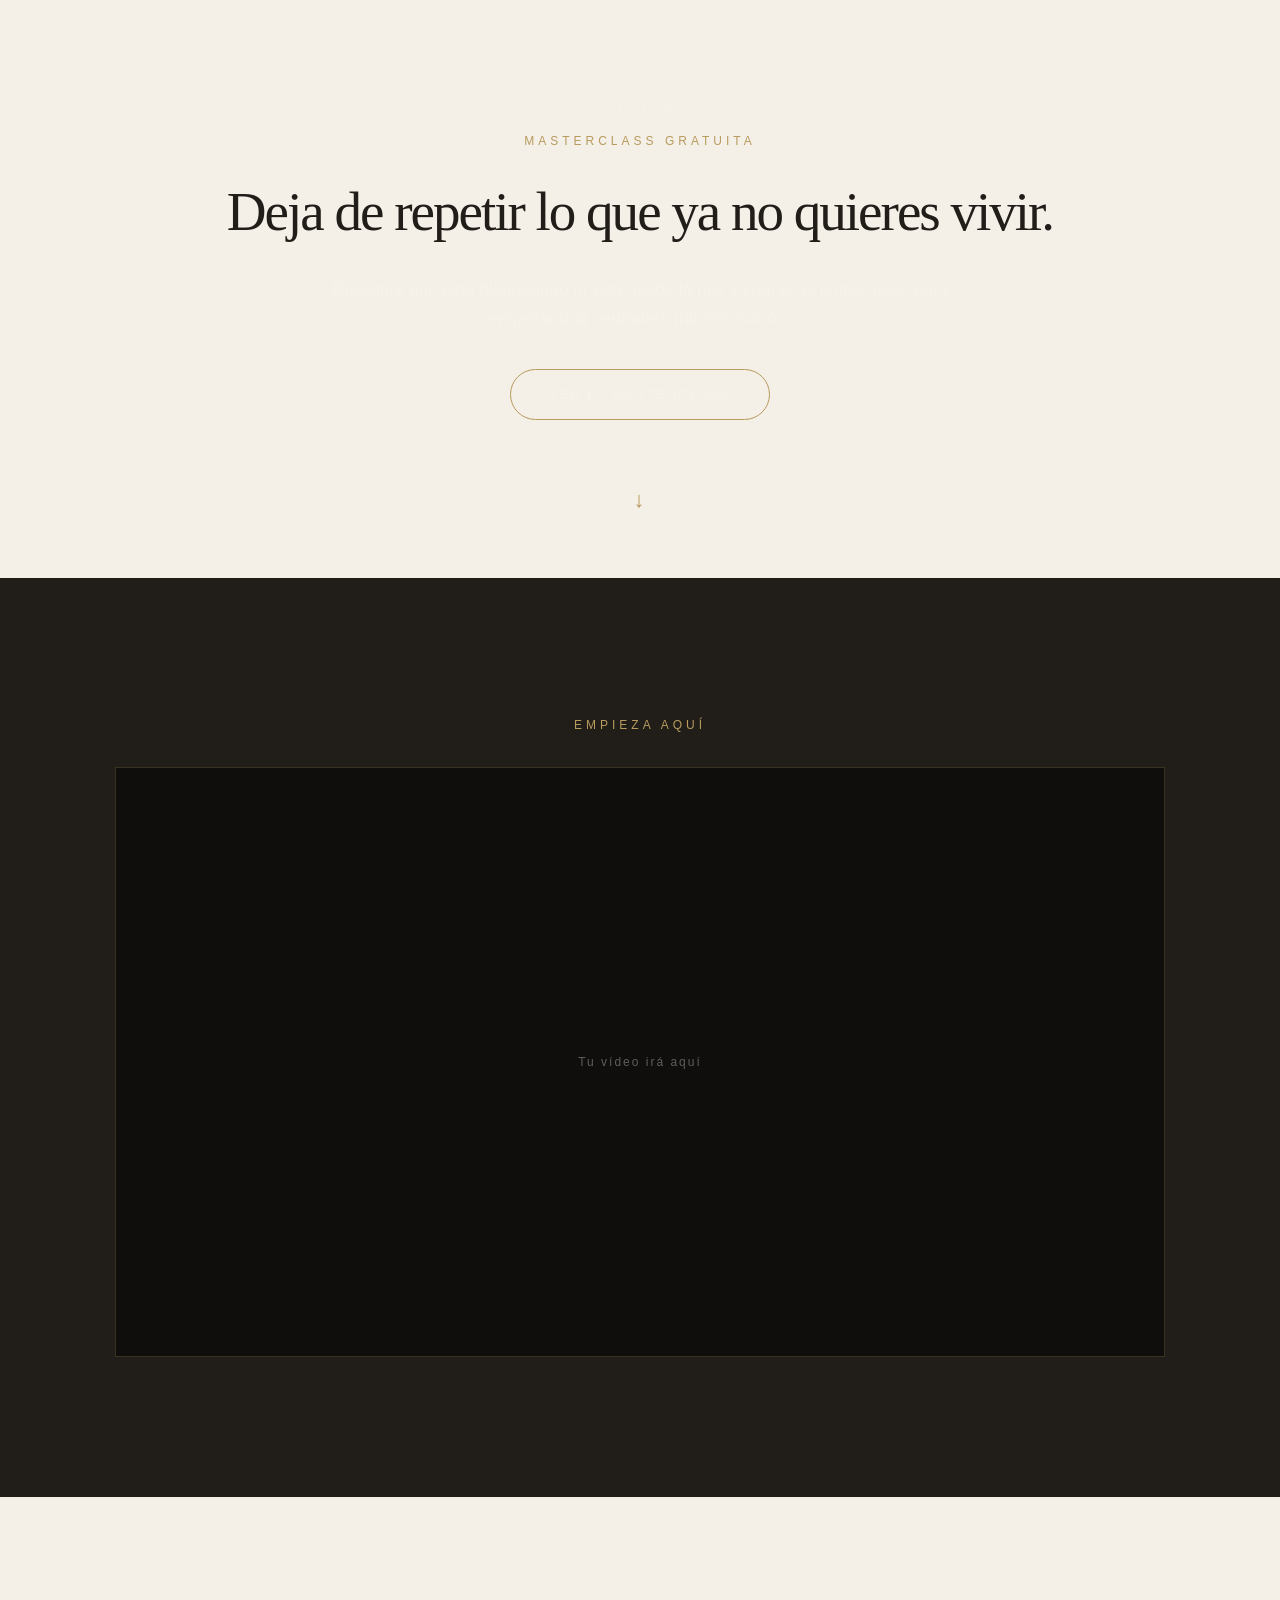
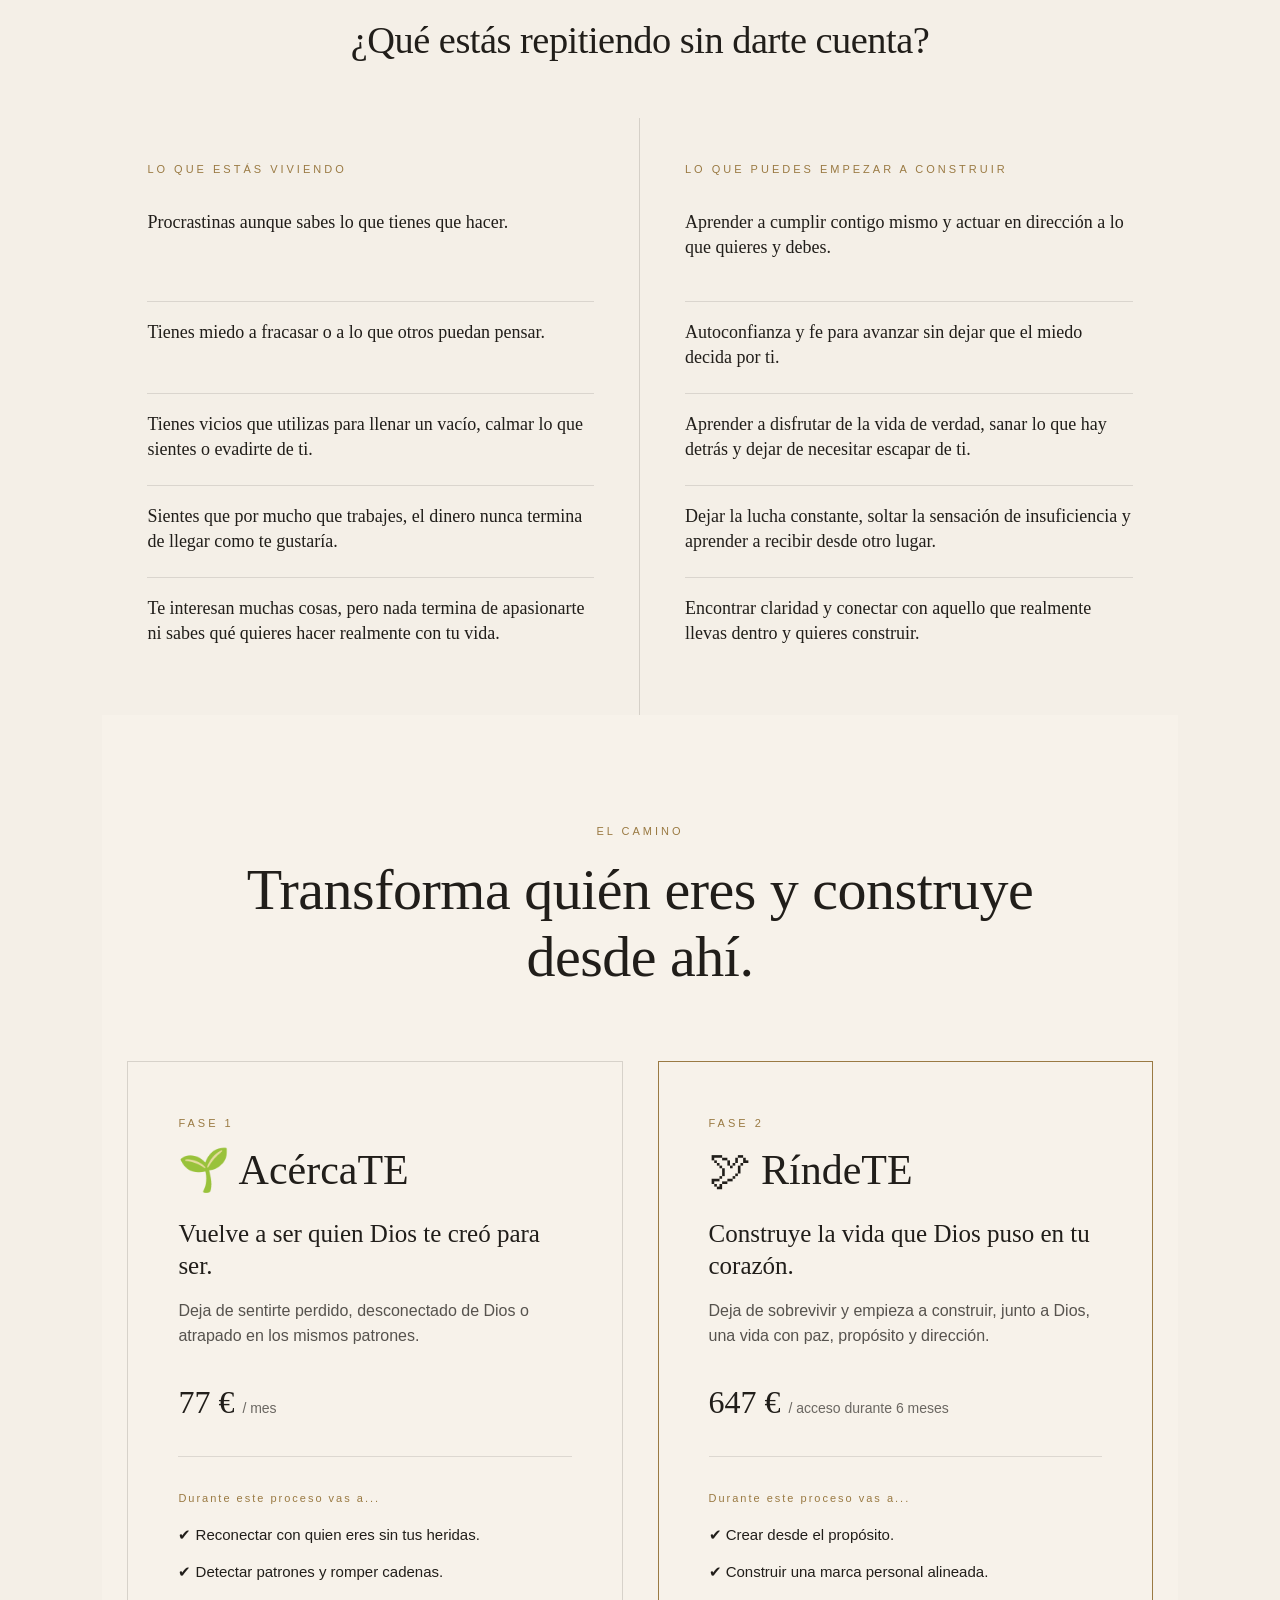
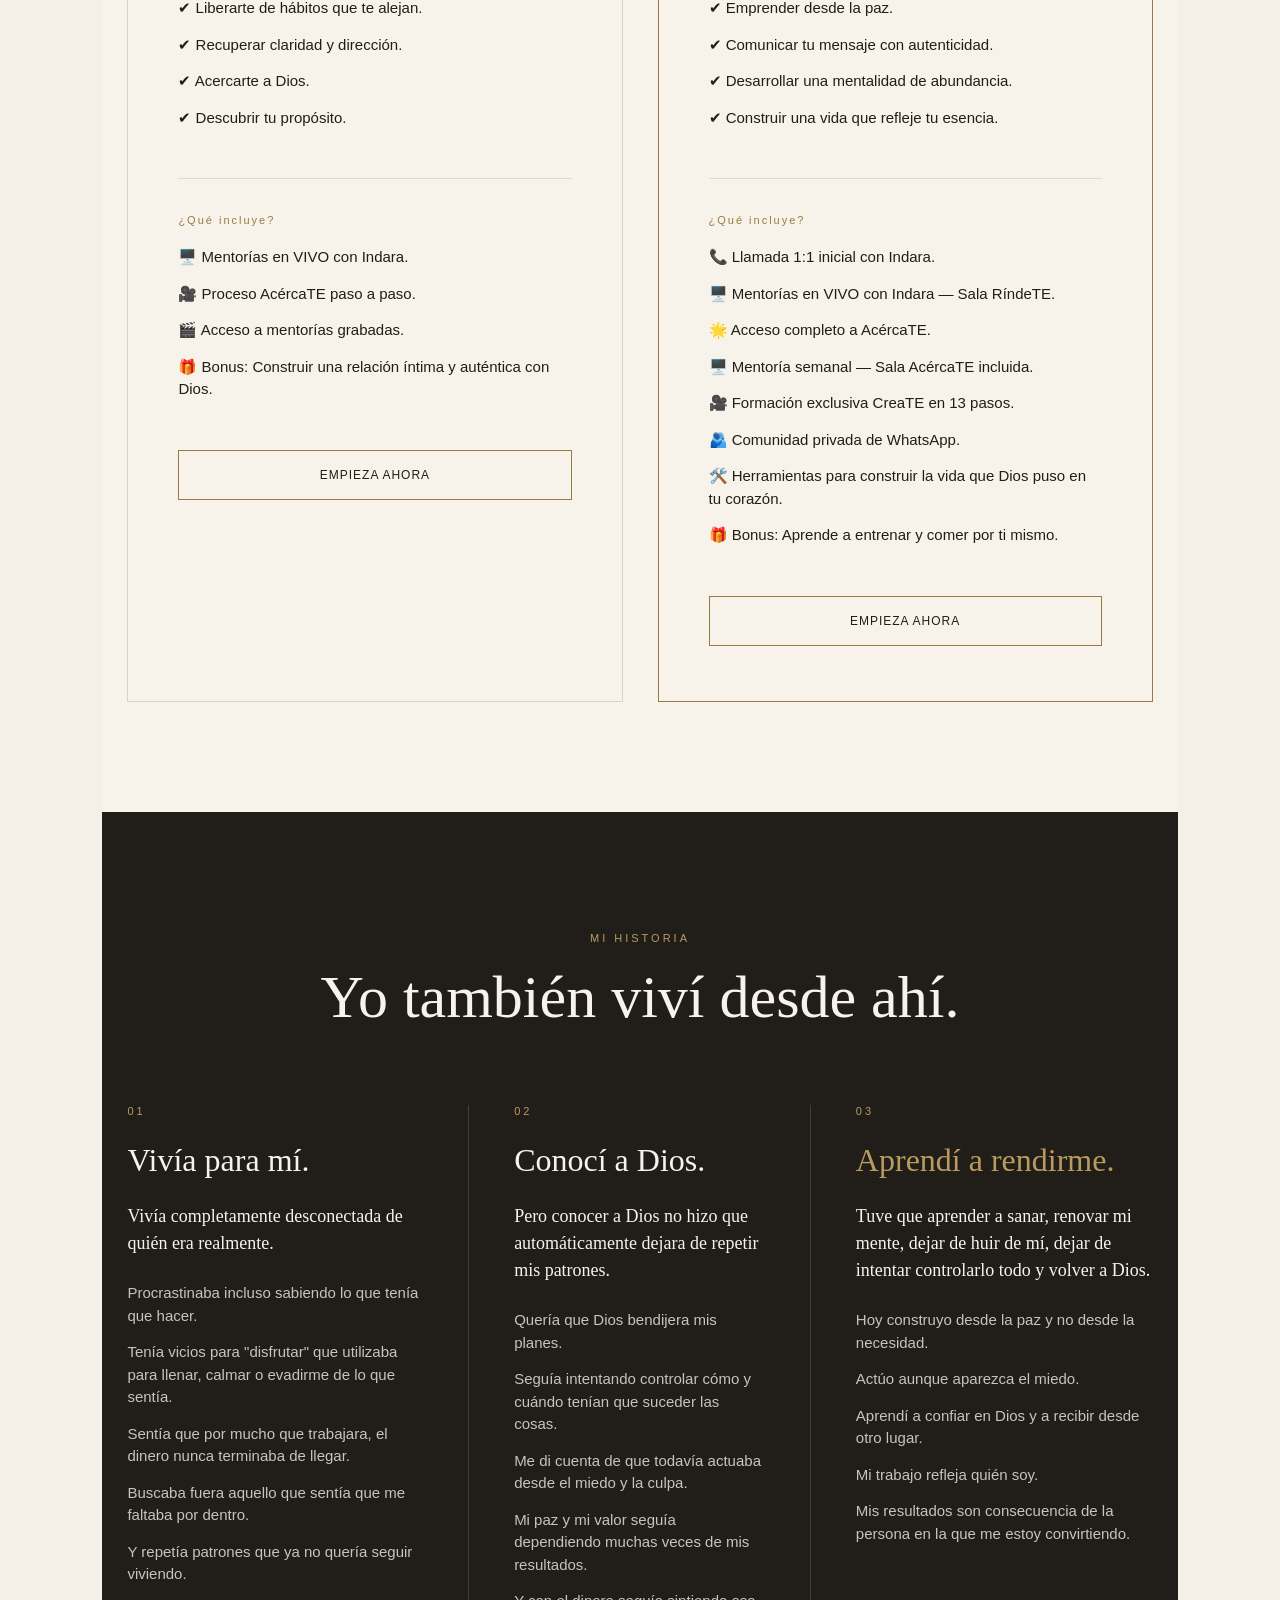
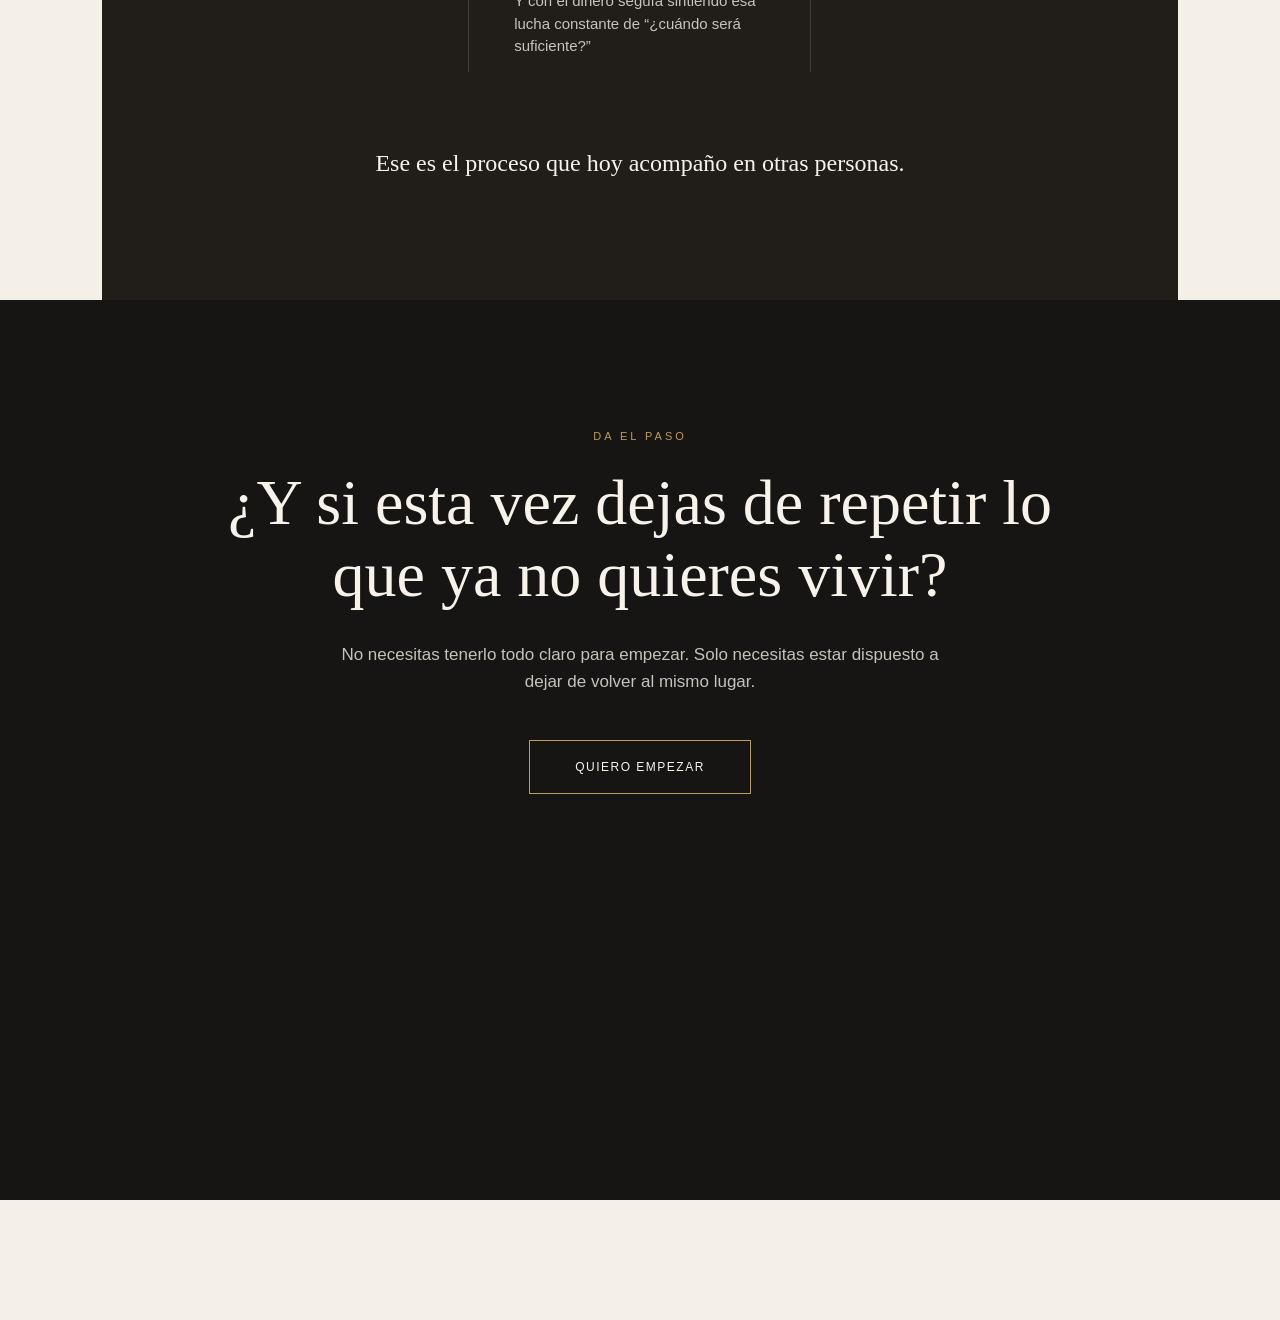
==== index.html @ 2818bc06 "Update index.html" ====
<!DOCTYPE html>
<html lang="es">
<head>
    <meta charset="UTF-8">
    <meta name="viewport" content="width=device-width, initial-scale=1.0">
    <title>Masterclass | CreaTE</title>
    <link rel="stylesheet" href="style.css">
</head>

<body>

    <main>

        <section class="hero">

            <p class="brand-name">CreaTE</p>

<p class="eyebrow">MASTERCLASS GRATUITA</p>

            <h1>
    Deja de repetir lo que ya no quieres vivir.
</h1>

            <p class="hero-text">
                Descubre qué está bloqueando tu vida desde la raíz
                y cuál es el primer paso para empezar una verdadera transformación.
            </p>

            <a href="#masterclass" class="hero-button">
                VER LA MASTERCLASS
            </a>

            <div class="scroll-indicator">
                <span>Descubre más</span>
                <span class="arrow">↓</span>
            </div>

        </section>

        <section id="masterclass" class="video-section">

            <p class="eyebrow">EMPIEZA AQUÍ</p>

            <div class="video-placeholder">
                <span>Tu vídeo irá aquí</span>
            </div>

        </section>
        <section class="identification">
<div class="section-intro">

    <h2>
        ¿Qué estás repitiendo sin darte cuenta?
    </h2>

</div>

            <div class="two-columns">

    <div class="column problem">

        <p class="column-label">LO QUE ESTÁS VIVIENDO</p>

        <div class="experience-list">

            <div class="experience">
                <p>Procrastinas aunque sabes lo que tienes que hacer.</p>
            </div>

            <div class="experience">
                <p>Tienes miedo a fracasar o a lo que otros puedan pensar.</p>
            </div>

            <div class="experience">
                <p>Tienes vicios que utilizas para llenar un vacío, calmar lo que sientes o evadirte de ti.</p>
            </div>

            <div class="experience">
                <p>Sientes que por mucho que trabajes, el dinero nunca termina de llegar como te gustaría.</p>
            </div>

            <div class="experience">
                <p>Te interesan muchas cosas, pero nada termina de apasionarte ni sabes qué quieres hacer realmente con tu vida.</p>
            </div>

        </div>

    </div>


    <div class="column solution">

        <p class="column-label">LO QUE PUEDES EMPEZAR A CONSTRUIR</p>

        <div class="transformation-list">

            <div class="transformation">
                <p>Aprender a cumplir contigo mismo y actuar en dirección a lo que quieres y debes.</p>
            </div>

            <div class="transformation">
                <p>Autoconfianza y fe para avanzar sin dejar que el miedo decida por ti.</p>
            </div>

            <div class="transformation">
                <p>Aprender a disfrutar de la vida de verdad, sanar lo que hay detrás y dejar de necesitar escapar de ti.</p>
            </div>

            <div class="transformation">
                <p>Dejar la lucha constante, soltar la sensación de insuficiencia y aprender a recibir desde otro lugar.</p>
            </div>

            <div class="transformation">
                <p>Encontrar claridad y conectar con aquello que realmente llevas dentro y quieres construir.</p>
            </div>

        </div>

    </div>

</div>
<section class="offers">

    <div class="section-intro">
        <p class="eyebrow">EL CAMINO</p>
        <h2>Transforma quién eres y construye desde ahí.</h2>
    </div>

    <div class="offer-cards">

        <!-- FASE 1 -->
        <div class="offer-card">

            <p class="offer-phase">FASE 1</p>

            <h3>🌱 AcércaTE</h3>

            <p class="offer-promise">
                Vuelve a ser quien Dios te creó para ser.
            </p>

            <p class="offer-description">
                Deja de sentirte perdido, desconectado de Dios o atrapado en los mismos patrones.
            </p>

            <p class="offer-price">
                77 € <span>/ mes</span>
            </p>

            <div class="offer-divider"></div>

            <h4>Durante este proceso vas a...</h4>

            <ul>
                <li>✔ Reconectar con quien eres sin tus heridas.</li>
                <li>✔ Detectar patrones y romper cadenas.</li>
                <li>✔ Liberarte de hábitos que te alejan.</li>
                <li>✔ Recuperar claridad y dirección.</li>
                <li>✔ Acercarte a Dios.</li>
                <li>✔ Descubrir tu propósito.</li>
            </ul>

            <div class="offer-divider"></div>

            <h4>¿Qué incluye?</h4>

            <ul>
                <li>🖥️ Mentorías en VIVO con Indara.</li>
                <li>🎥 Proceso AcércaTE paso a paso.</li>
                <li>🎬 Acceso a mentorías grabadas.</li>
                <li>🎁 Bonus: Construir una relación íntima y auténtica con Dios.</li>
            </ul>

            <a href="https://esc-create.github.io/CreaTE/pago.html" class="offer-button">
                EMPIEZA AHORA
            </a>

        </div>


        <!-- FASE 2 -->
        <div class="offer-card featured">

            <p class="offer-phase">FASE 2</p>

            <h3>🕊 RíndeTE</h3>

            <p class="offer-promise">
                Construye la vida que Dios puso en tu corazón.
            </p>

            <p class="offer-description">
                Deja de sobrevivir y empieza a construir, junto a Dios, una vida con paz, propósito y dirección.
            </p>

            <p class="offer-price">
                647 € <span>/ acceso durante 6 meses</span>
            </p>

            <div class="offer-divider"></div>

            <h4>Durante este proceso vas a...</h4>

            <ul>
                <li>✔ Crear desde el propósito.</li>
                <li>✔ Construir una marca personal alineada.</li>
                <li>✔ Emprender desde la paz.</li>
                <li>✔ Comunicar tu mensaje con autenticidad.</li>
                <li>✔ Desarrollar una mentalidad de abundancia.</li>
                <li>✔ Construir una vida que refleje tu esencia.</li>
            </ul>

            <div class="offer-divider"></div>

            <h4>¿Qué incluye?</h4>

            <ul>
                <li>📞 Llamada 1:1 inicial con Indara.</li>
                <li>🖥️ Mentorías en VIVO con Indara — Sala RíndeTE.</li>
                <li>🌟 Acceso completo a AcércaTE.</li>
                <li>🖥️ Mentoría semanal — Sala AcércaTE incluida.</li>
                <li>🎥 Formación exclusiva CreaTE en 13 pasos.</li>
                <li>🫂 Comunidad privada de WhatsApp.</li>
                <li>🛠️ Herramientas para construir la vida que Dios puso en tu corazón.</li>
                <li>🎁 Bonus: Aprende a entrenar y comer por ti mismo.</li>
            </ul>

            <a href="https://esc-create.github.io/CreaTE/pago.html" class="offer-button">
                EMPIEZA AHORA
            </a>

        </div>

    </div>

</section>
            <section class="story">

    <div class="story-intro">
        <p class="story-eyebrow">MI HISTORIA</p>
        <h2>Yo también viví desde ahí.</h2>
    </div>

    <div class="story-columns">

        <div class="story-column">

            <span class="story-number">01</span>

            <h3>Vivía para mí.</h3>

            <p class="story-lead">
                Vivía completamente desconectada de quién era realmente.
            </p>

            <ul>
                <li>Procrastinaba incluso sabiendo lo que tenía que hacer.</li>
                <li>Tenía vicios para "disfrutar" que utilizaba para llenar, calmar o evadirme de lo que sentía.</li>
                <li>Sentía que por mucho que trabajara, el dinero nunca terminaba de llegar.</li>
                <li>Buscaba fuera aquello que sentía que me faltaba por dentro.</li>
                <li>Y repetía patrones que ya no quería seguir viviendo.</li>
            </ul>

        </div>


        <div class="story-column">

            <span class="story-number">02</span>

            <h3>Conocí a Dios.</h3>

            <p class="story-lead">
                Pero conocer a Dios no hizo que automáticamente dejara de repetir mis patrones.
            </p>

            <ul>
                <li>Quería que Dios bendijera mis planes.</li>
                <li>Seguía intentando controlar cómo y cuándo tenían que suceder las cosas.</li>
                <li>Me di cuenta de que todavía actuaba desde el miedo y la culpa.</li>
                <li>Mi paz y mi valor seguía dependiendo muchas veces de mis resultados.</li>
                <li>Y con el dinero seguía sintiendo esa lucha constante de “¿cuándo será suficiente?”</li>
            </ul>

        </div>


        <div class="story-column story-highlight">

            <span class="story-number">03</span>

            <h3>Aprendí a rendirme.</h3>

            <p class="story-lead">
                Tuve que aprender a sanar, renovar mi mente, dejar de huir de mí, dejar de intentar controlarlo todo y volver a Dios.
            </p>

            <ul>
                <li>Hoy construyo desde la paz y no desde la necesidad.</li>
                <li>Actúo aunque aparezca el miedo.</li>
                <li>Aprendí a confiar en Dios y a recibir desde otro lugar.</li>
                <li>Mi trabajo refleja quién soy.</li>
                <li>Mis resultados son consecuencia de la persona en la que me estoy convirtiendo.</li>
            </ul>

        </div>

    </div>

    <div class="story-closing">
        <p>Ese es el proceso que hoy acompaño en otras personas.</p>
    </div>

</section>
            <section class="final-cta">

    <div class="final-cta-content">

        <p class="final-cta-eyebrow">DA EL PASO</p>

        <h2>
            ¿Y si esta vez dejas de repetir
            lo que ya no quieres vivir?
        </h2>

        <p class="final-cta-text">
            No necesitas tenerlo todo claro para empezar.
            Solo necesitas estar dispuesto a dejar de volver al mismo lugar.
        </p>

        <a href="https://esc-create.github.io/CreaTE/pago.html" class="final-cta-button">
            QUIERO EMPEZAR
        </a>

    </div>

</section>
    </main>

</body>
</html>
---- style.css ----
* {
    margin: 0;
    padding: 0;
    box-sizing: border-box;
}

html {
    scroll-behavior: smooth;
}

body {
    font-family: Arial, sans-serif;
    background: #171513;
    color: #F7F2EA;
}

/* HERO */

.hero {
    min-height: auto;
    padding: 95px 8% 65px;
    display: flex;
    flex-direction: column;
    justify-content: center;
    align-items: center;
    text-align: center;
    position: relative;
    overflow: hidden;
}
.brand-name {
    font-family: Georgia, serif;
    font-size: 18px;
    letter-spacing: 3px;
    color: rgba(247, 242, 234, 0.7);
    margin-bottom: 18px;
}
.eyebrow {
    font-size: 12px;
    letter-spacing: 4px;
    color: #B89B5E;
    margin-bottom: 35px;
}

.hero h1 {
    max-width: 950px;
    font-family: Georgia, serif;
    font-size: clamp(38px, 4.3vw, 60px);
    font-weight: 400;
    line-height: 1.05;
    letter-spacing: -2px;
}

.hero-text {
    max-width: 650px;
    margin-top: 35px;
    font-size: 17px;
    line-height: 1.7;
    color: rgba(247, 242, 234, 0.78);
}

.hero-button {
    margin-top: 35px;
    padding: 17px 38px;
    border: 1px solid #B89B5E;
    border-radius: 100px;
    color: #F7F2EA;
    text-decoration: none;
    font-size: 13px;
    letter-spacing: 2px;
    transition: all 0.4s ease;
}

.hero-button:hover {
    background: #B89B5E;
    color: #171513;
}
.scroll-indicator {
    margin-top: 45px;
    display: flex;
    flex-direction: column;
    align-items: center;
    gap: 10px;
    font-size: 11px;
    letter-spacing: 2px;
    text-transform: uppercase;
    color: rgba(247, 242, 234, 0.45);
}
.arrow {
    font-size: 22px;
    color: #B89B5E;
    animation: floating 2s ease-in-out infinite;
}

@keyframes floating {
    0% {
        transform: translateY(0);
    }

    50% {
        transform: translateY(8px);
    }

    100% {
        transform: translateY(0);
    }
}


/* VIDEO */

.video-section {
    min-height: 100vh;
    padding: 140px 8%;
    background: #211e1a;
    display: flex;
    flex-direction: column;
    align-items: center;
    justify-content: center;
    text-align: center;
}

.video-section h2 {
    font-family: Georgia, serif;
    font-size: clamp(38px, 5vw, 65px);
    font-weight: 400;
    margin-bottom: 60px;
}

.video-placeholder {
    width: min(100%, 1050px);
    aspect-ratio: 16 / 9;
    background: #0f0e0d;
    border: 1px solid rgba(184, 155, 94, 0.25);
    display: flex;
    align-items: center;
    justify-content: center;
    color: rgba(247, 242, 234, 0.35);
    letter-spacing: 2px;
    font-size: 12px;
}


/* MOBILE */

@media (max-width: 700px) {

    .hero {
        padding: 60px 25px;
    }

    .hero h1 {
        font-size: 48px;
        letter-spacing: -1px;
    }

    .hero-text {
        font-size: 17px;
    }

    .video-section {
        padding: 100px 25px;
    }

}
/* IDENTIFICATION */

.identification {
    min-height: 100vh;
    padding: 120px 8%;
    background: #F4EFE7;
    color: #211e1a;
}

.section-intro {
    max-width: 850px;
    margin: 0 auto 55px;
    text-align: center;
}

.identification .eyebrow {
    color: #9A7A43;
}

.section-intro h2 {
    font-family: Georgia, serif;
    font-size: clamp(28px, 3vw, 42px);
    font-weight: 400;
    line-height: 1.2;
    letter-spacing: -0.5px;
}
.two-columns {
    max-width: 1100px;
    margin: 0 auto;
    display: grid;
    grid-template-columns: 1fr 1fr;
    gap: 0;
}

.column {
    padding: 45px 55px;
}

.problem {
    border-right: 1px solid rgba(33, 30, 26, 0.15);
}

.column {
    padding: 45px;
}

.problem {
    border-right: 1px solid rgba(33, 30, 26, 0.15);
}

.column-label {
    margin-bottom: 35px;
    font-size: 11px;
    letter-spacing: 3px;
    color: #9A7A43;
}

.experience-list,
.transformation-list {
    display: grid;
    grid-template-rows: repeat(5, minmax(92px, auto));
}

.experience,
.transformation {
    padding: 18px 0;
    border-bottom: 1px solid rgba(33, 30, 26, 0.12);
    display: flex;
    align-items: flex-start;
}

.experience:first-child,
.transformation:first-child {
    padding-top: 0;
}

.experience:last-child,
.transformation:last-child {
    border-bottom: none;
}

.experience p,
.transformation p {
    margin: 0;
    font-family: Georgia, serif;
    font-size: 18px;
    line-height: 1.4;
}

.solution {
    display: flex;
    flex-direction: column;
    justify-content: flex-start;
}

@media (max-width: 800px) {

    .identification {
        padding: 100px 25px;
    }

    .section-intro {
        margin-bottom: 60px;
    }

    .two-columns {
        grid-template-columns: 1fr;
        gap: 50px;
    }

    .column {
        padding: 20px 0;
    }

    .problem {
        border-right: none;
        border-bottom: 1px solid rgba(33, 30, 26, 0.15);
        padding-bottom: 50px;
    }

    .experience p,
    .transformation p {
        font-size: 18px;
    }

}
@media (max-width: 800px) {

    .identification {
        padding: 100px 25px;
    }

    .section-intro {
        margin-bottom: 60px;
    }

    .two-columns {
        grid-template-columns: 1fr;
        gap: 50px;
    }

    .column {
        padding: 20px 0;
    }

    .problem {
        border-right: none;
        border-bottom: 1px solid rgba(33, 30, 26, 0.15);
        padding-bottom: 50px;
    }

    .transformation {
        grid-template-columns: 35px 1fr;
        gap: 12px;
    }
}
/* =========================
   TARJETAS CREAte
========================= */

.offers {
    padding: 110px 25px;
    background: #F7F2EA;
    color: #211E1A;
}

.offers .section-intro {
    max-width: 800px;
    margin: 0 auto 70px;
    text-align: center;
}

.offers .eyebrow {
    margin-bottom: 20px;
    font-size: 11px;
    letter-spacing: 3px;
    color: #9A7A43;
}

.offers .section-intro h2 {
    font-family: Georgia, serif;
    font-size: clamp(38px, 5vw, 58px);
    line-height: 1.15;
    font-weight: 400;
    margin: 0;
}

.offer-cards {
    max-width: 1150px;
    margin: 0 auto;
    display: grid;
    grid-template-columns: 1fr 1fr;
    gap: 35px;
    align-items: stretch;
}

.offer-card {
    padding: 55px 50px;
    border: 1px solid rgba(33, 30, 26, 0.15);
    background: #F7F2EA;
    display: flex;
    flex-direction: column;
}

.offer-card.featured {
    border: 1px solid #9A7A43;
}

.offer-phase {
    margin: 0 0 18px;
    font-size: 11px;
    letter-spacing: 3px;
    color: #9A7A43;
}

.offer-card h3 {
    margin: 0 0 25px;
    font-family: Georgia, serif;
    font-size: 42px;
    line-height: 1.1;
    font-weight: 400;
}

.offer-promise {
    margin: 0 0 15px;
    font-family: Georgia, serif;
    font-size: 25px;
    line-height: 1.3;
}

.offer-description {
    margin: 0;
    font-size: 16px;
    line-height: 1.6;
    opacity: 0.75;
}

.offer-price {
    margin: 35px 0 0;
    font-family: Georgia, serif;
    font-size: 32px;
}

.offer-price span {
    font-family: Arial, sans-serif;
    font-size: 14px;
    opacity: 0.65;
}

.offer-divider {
    width: 100%;
    height: 1px;
    background: rgba(33, 30, 26, 0.12);
    margin: 35px 0;
}

.offer-card h4 {
    margin: 0 0 20px;
    font-size: 11px;
    letter-spacing: 2px;
    color: #9A7A43;
    font-weight: 500;
}

.offer-card ul {
    list-style: none;
    padding: 0;
    margin: 0;
}

.offer-card li {
    margin-bottom: 14px;
    font-size: 15px;
    line-height: 1.5;
}

.offer-button {
    display: inline-block;
    margin-top: 35px;
    padding: 17px 30px;
    border: 1px solid #9A7A43;
    color: #211E1A;
    text-decoration: none;
    text-align: center;
    letter-spacing: 1px;
    font-size: 12px;
    transition: 0.3s ease;
}

.offer-button:hover {
    background: #9A7A43;
    color: #F7F2EA;
}

@media (max-width: 800px) {

    .offers {
        padding: 80px 20px;
    }

    .offers .section-intro {
        margin-bottom: 50px;
    }

    .offer-cards {
        grid-template-columns: 1fr;
        gap: 25px;
    }

    .offer-card {
        padding: 40px 30px;
    }

    .offer-card h3 {
        font-size: 36px;
    }

    .offer-promise {
        font-size: 22px;
    }

}
/* =========================
   MI HISTORIA
========================= */

.story {
    padding: 120px 25px;
    background: #211e1a;
    color: #F7F2EA;
}

.story-intro {
    max-width: 800px;
    margin: 0 auto 75px;
    text-align: center;
}

.story-eyebrow {
    margin: 0 0 20px;
    font-size: 11px;
    letter-spacing: 3px;
    color: #B89B5E;
}

.story-intro h2 {
    margin: 0;
    font-family: Georgia, serif;
    font-size: clamp(40px, 5vw, 60px);
    line-height: 1.1;
    font-weight: 400;
}

.story-columns {
    max-width: 1150px;
    margin: 0 auto;
    display: grid;
    grid-template-columns: repeat(3, 1fr);
    gap: 0;
}

.story-column {
    padding: 0 45px;
    border-right: 1px solid rgba(247, 242, 234, 0.15);
}

.story-column:first-child {
    padding-left: 0;
}

.story-column:last-child {
    border-right: none;
    padding-right: 0;
}

.story-number {
    display: block;
    margin-bottom: 25px;
    font-size: 11px;
    letter-spacing: 3px;
    color: #B89B5E;
}

.story-column h3 {
    margin: 0 0 25px;
    font-family: Georgia, serif;
    font-size: 32px;
    line-height: 1.15;
    font-weight: 400;
}

.story-lead {
    margin: 0 0 25px;
    font-family: Georgia, serif;
    font-size: 18px;
    line-height: 1.5;
}

.story-column ul {
    list-style: none;
    margin: 0;
    padding: 0;
}

.story-column li {
    margin-bottom: 14px;
    font-size: 15px;
    line-height: 1.5;
    opacity: 0.78;
}

.story-highlight {
    position: relative;
}

.story-highlight h3 {
    color: #B89B5E;
}

.story-closing {
    max-width: 700px;
    margin: 75px auto 0;
    text-align: center;
}

.story-closing p {
    margin: 0;
    font-family: Georgia, serif;
    font-size: 24px;
    line-height: 1.4;
}

@media (max-width: 800px) {

    .story {
        padding: 85px 25px;
    }

    .story-intro {
        margin-bottom: 55px;
    }

    .story-columns {
        grid-template-columns: 1fr;
        gap: 0;
    }

    .story-column,
    .story-column:first-child,
    .story-column:last-child {
        padding: 40px 0;
        border-right: none;
        border-bottom: 1px solid rgba(247, 242, 234, 0.15);
    }

    .story-column:first-child {
        padding-top: 0;
    }

    .story-column:last-child {
        border-bottom: none;
    }

    .story-column h3 {
        font-size: 30px;
    }

    .story-closing {
        margin-top: 55px;
    }

    .story-closing p {
        font-size: 21px;
    }

}
/* =========================
   CTA FINAL
========================= */

.final-cta {
    width: 100vw;
    margin-left: calc(50% - 50vw);
    margin-right: calc(50% - 50vw);
    padding: 130px 25px;
    min-height: 100vh;
    background: #171513;
    color: #F7F2EA;
    text-align: center;
    border-radius: 0;
}

.final-cta-content {
    max-width: 850px;
    margin: 0 auto;
}

.final-cta-eyebrow {
    margin: 0 0 25px;
    font-size: 11px;
    letter-spacing: 3px;
    color: #B89B5E;
}

.final-cta h2 {
    margin: 0 auto 30px;
    max-width: 850px;
    font-family: Georgia, serif;
    font-size: clamp(40px, 5vw, 64px);
    line-height: 1.12;
    font-weight: 400;
}

.final-cta-text {
    max-width: 600px;
    margin: 0 auto 45px;
    font-size: 17px;
    line-height: 1.6;
    opacity: 0.78;
}

.final-cta-button {
    display: inline-block;
    padding: 19px 45px;
    border: 1px solid #B89B5E;
    color: #F7F2EA;
    text-decoration: none;
    font-size: 12px;
    letter-spacing: 1.5px;
    transition: 0.3s ease;
}

.final-cta-button:hover {
    background: #B89B5E;
    color: #171513;
}

@media (max-width: 800px) {

    .final-cta {
        padding: 90px 25px;
    }

    .final-cta h2 {
        font-size: 40px;
    }

    .final-cta-text {
        font-size: 16px;
    }

    .final-cta-button {
        width: 100%;
        max-width: 320px;
    }

}
* {
    margin: 0;
    padding: 0;
    box-sizing: border-box;
}

html {
    scroll-behavior: smooth;
}

body {
    font-family: Arial, sans-serif;
    background: #F4EFE7;
    color: #211E1A;
}


/* =========================
   PÁGINA DE PAGO
========================= */

.payment-page {
    min-height: 100vh;
    padding: 100px 25px 120px;
}


/* =========================
   CABECERA
========================= */

.payment-header {
    max-width: 850px;
    margin: 0 auto 75px;
    text-align: center;
}

.payment-eyebrow {
    margin-bottom: 22px;
    font-size: 11px;
    letter-spacing: 4px;
    color: #9A7A43;
}

.payment-header h1 {
    margin: 0;
    font-family: Georgia, serif;
    font-size: clamp(42px, 5vw, 64px);
    font-weight: 400;
    line-height: 1.1;
    letter-spacing: -1px;
}


/* =========================
   TARJETAS
========================= */

.payment-options {
    max-width: 1150px;
    margin: 0 auto;
    display: grid;
    grid-template-columns: 1fr 1fr;
    gap: 35px;
    align-items: stretch;
}

.payment-card {
    padding: 55px 50px;
    background: #F7F2EA;
    border: 1px solid rgba(33, 30, 26, 0.15);
    display: flex;
    flex-direction: column;
}

.payment-card-featured {
    border: 1px solid #9A7A43;
}


/* =========================
   CONTENIDO TARJETA
========================= */

.payment-phase {
    margin-bottom: 18px;
    font-size: 11px;
    letter-spacing: 3px;
    color: #9A7A43;
}

.payment-card h2 {
    margin-bottom: 25px;
    font-family: Georgia, serif;
    font-size: 42px;
    font-weight: 400;
    line-height: 1.1;
}

.payment-price {
    margin-top: 5px;
    font-family: Georgia, serif;
    font-size: 32px;
}

.payment-price span {
    font-family: Arial, sans-serif;
    font-size: 13px;
    color: rgba(33, 30, 26, 0.6);
}

.payment-divider {
    width: 100%;
    height: 1px;
    margin: 35px 0;
    background: rgba(33, 30, 26, 0.12);
}

.payment-card li {
    margin-bottom: 14px;
    font-size: 15px;
    line-height: 1.5;
}


/* =========================
   CONDICIONES
========================= */

.payment-terms {
    margin-top: auto;
    padding-top: 35px;
}

.payment-terms label {
    display: flex;
    align-items: flex-start;
    gap: 12px;
    cursor: pointer;
    font-size: 13px;
    line-height: 1.5;
    color: rgba(33, 30, 26, 0.72);
}

.payment-terms input {
    width: 17px;
    height: 17px;
    margin-top: 2px;
    flex-shrink: 0;
    accent-color: #9A7A43;
    cursor: pointer;
}

.payment-terms a {
    color: #211E1A;
    text-decoration: underline;
    text-underline-offset: 3px;
}


/* =========================
   BOTONES DE PAGO
========================= */

.payment-buttons {
    display: flex;
    flex-direction: column;
    gap: 12px;
}

.payment-button {
    display: block;
    width: 100%;
    margin-top: 20px;
    padding: 18px 25px;
    border: 1px solid #9A7A43;
    background: transparent;
    color: #211E1A;
    text-decoration: none;
    text-align: center;
    font-size: 12px;
    letter-spacing: 1.5px;
    transition: all 0.3s ease;
}

.payment-buttons .payment-button {
    margin-top: 20px;
}

.payment-button:hover:not(.disabled) {
    background: #9A7A43;
    color: #F7F2EA;
}

.payment-button.disabled {
    opacity: 0.35;
    cursor: not-allowed;
    pointer-events: none;
}

.payment-button-secondary {
    background: #211E1A;
    color: #F7F2EA;
    border-color: #211E1A;
}

.payment-button-secondary:hover:not(.disabled) {
    background: #9A7A43;
    border-color: #9A7A43;
}


/* =========================
   MÓVIL
========================= */

@media (max-width: 800px) {

    .payment-page {
        padding: 80px 20px 90px;
    }

    .payment-header {
        margin-bottom: 50px;
    }

    .payment-header h1 {
        font-size: 42px;
    }

    .payment-options {
        grid-template-columns: 1fr;
        gap: 25px;
    }

    .payment-card {
        padding: 40px 30px;
    }

    .payment-card h2 {
        font-size: 36px;
    }

}
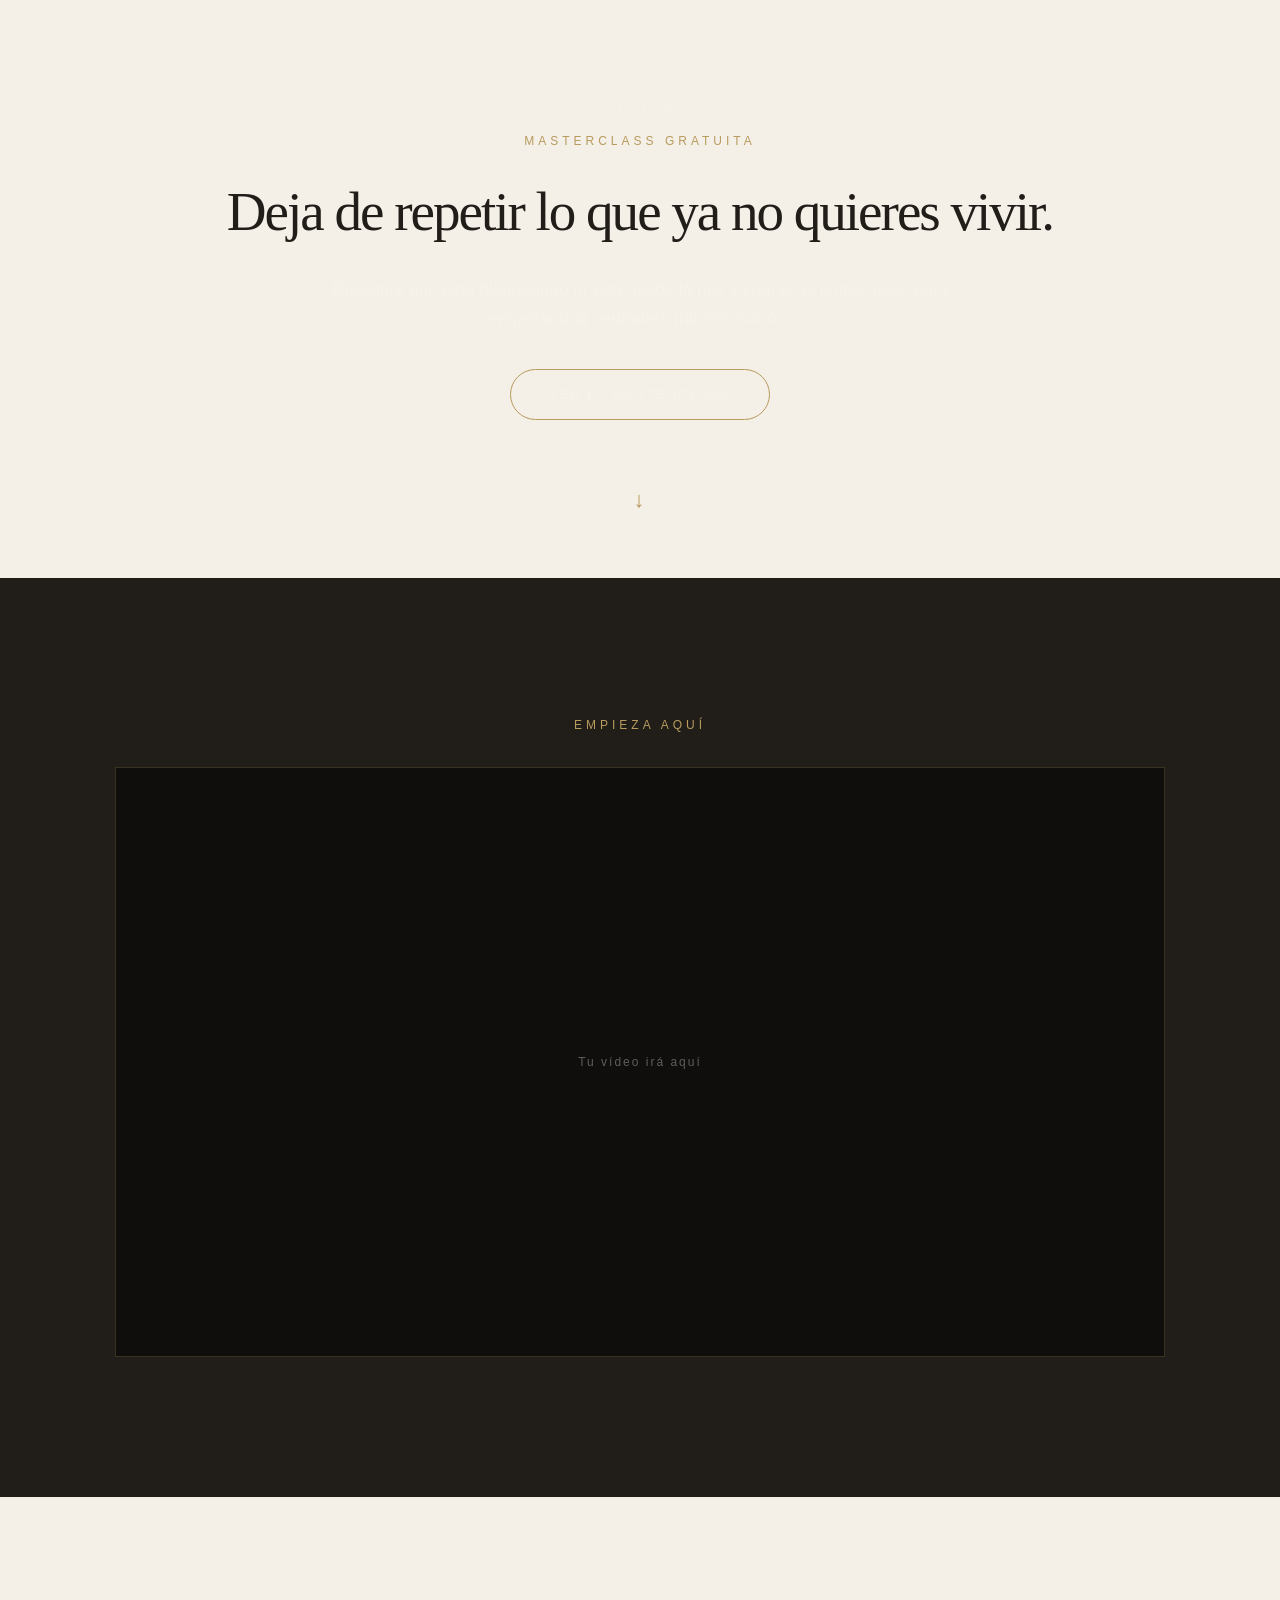
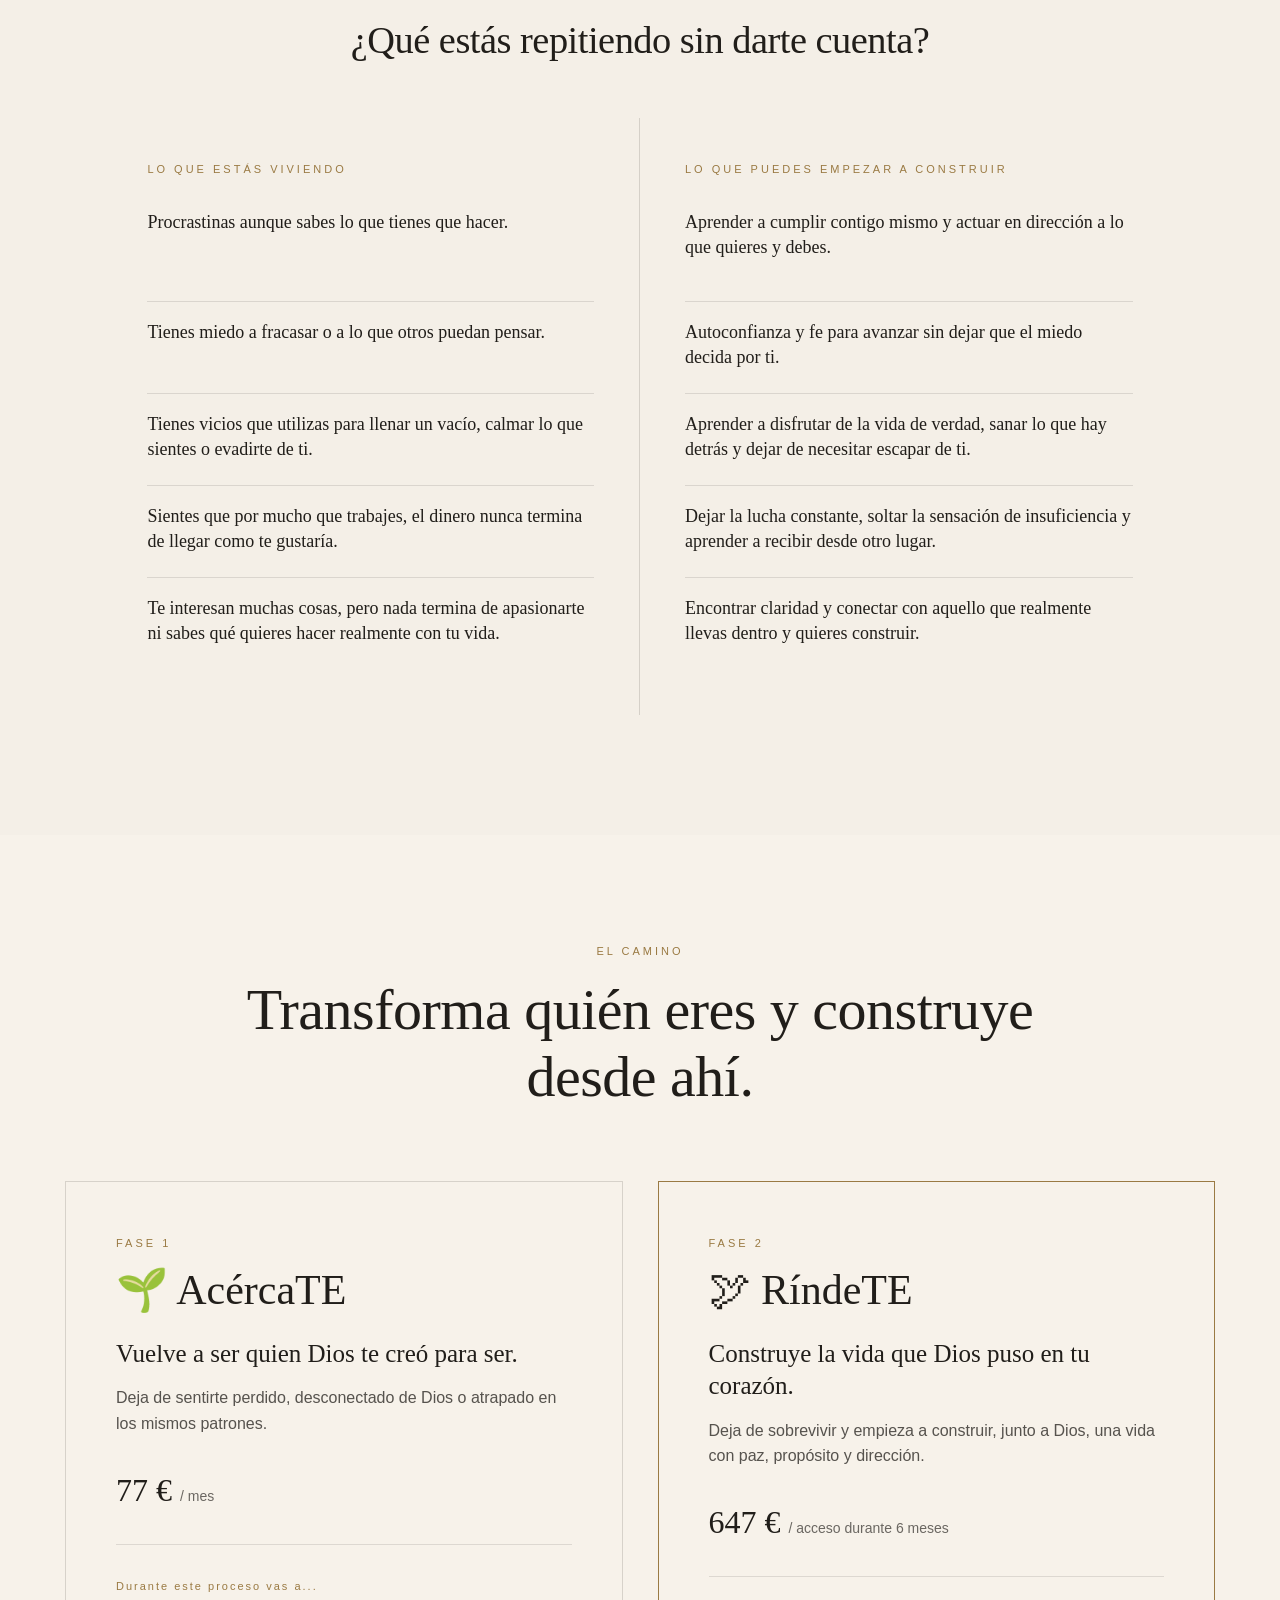
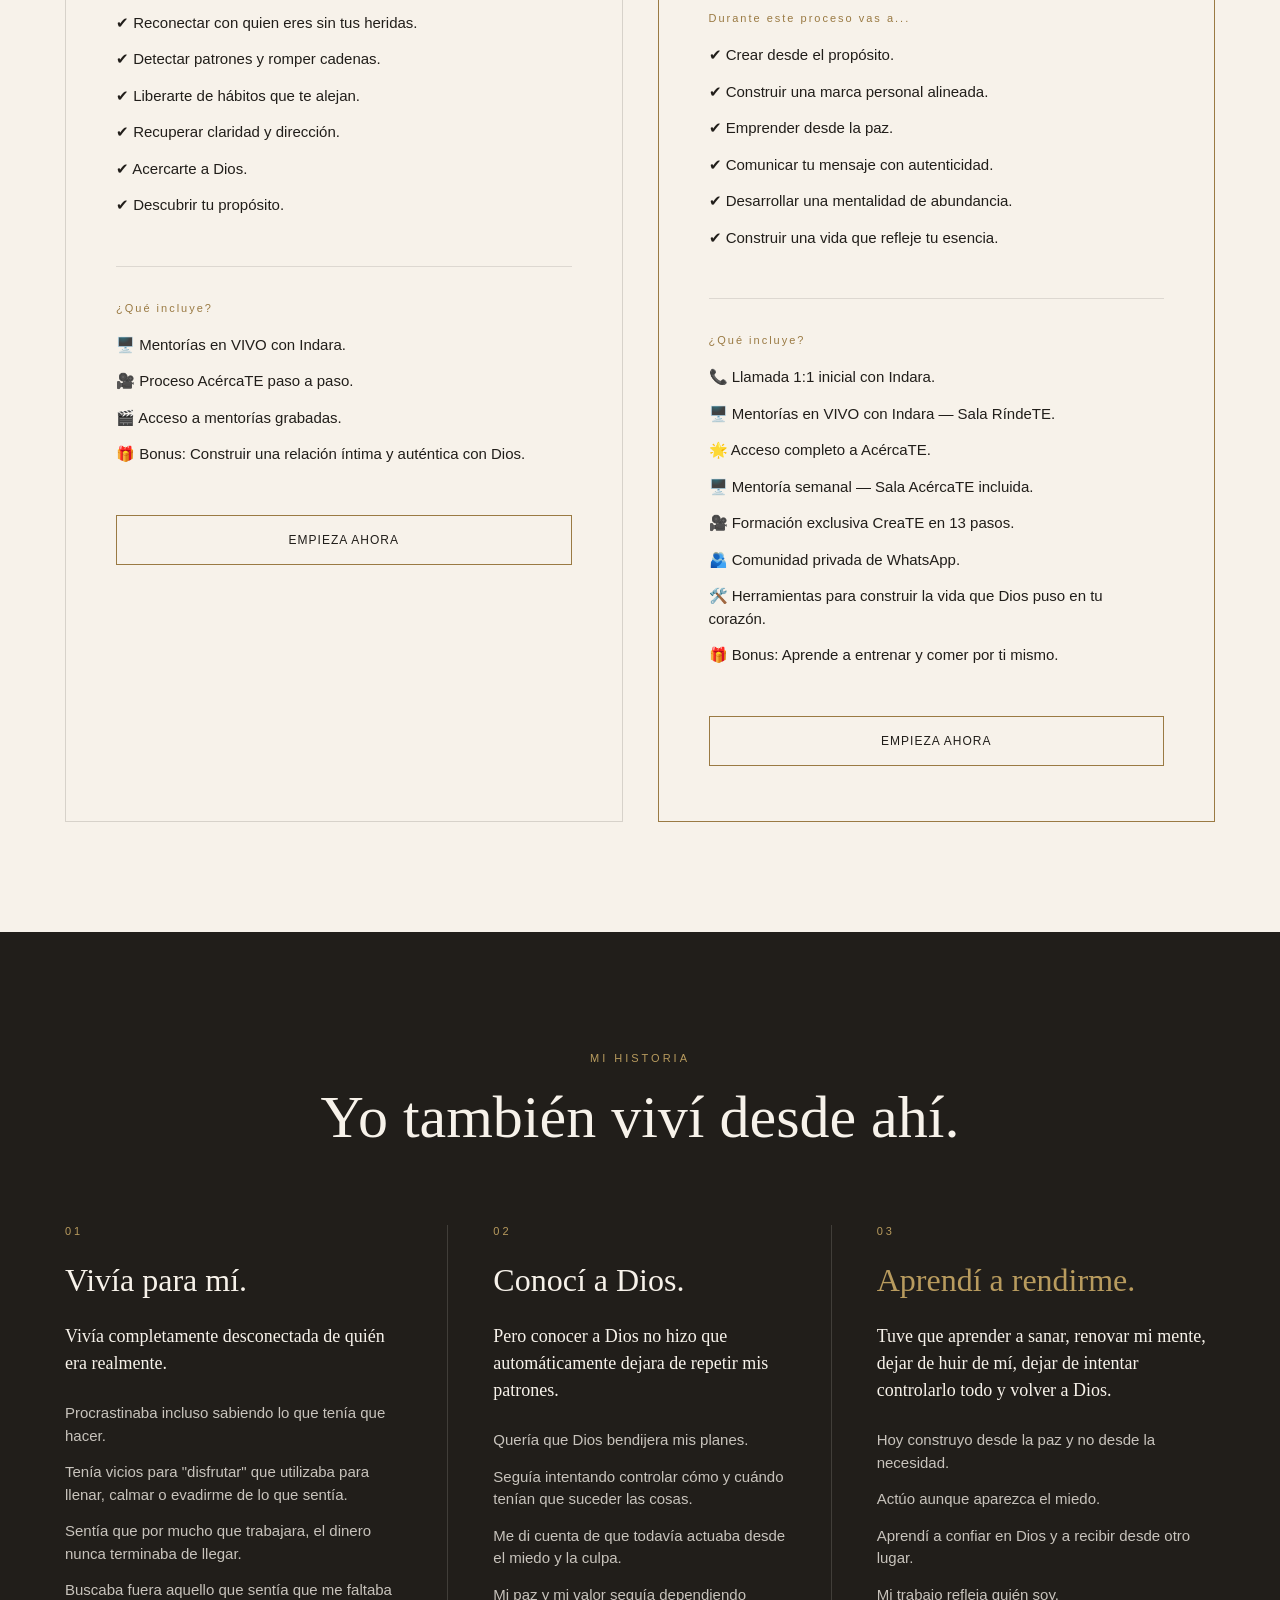
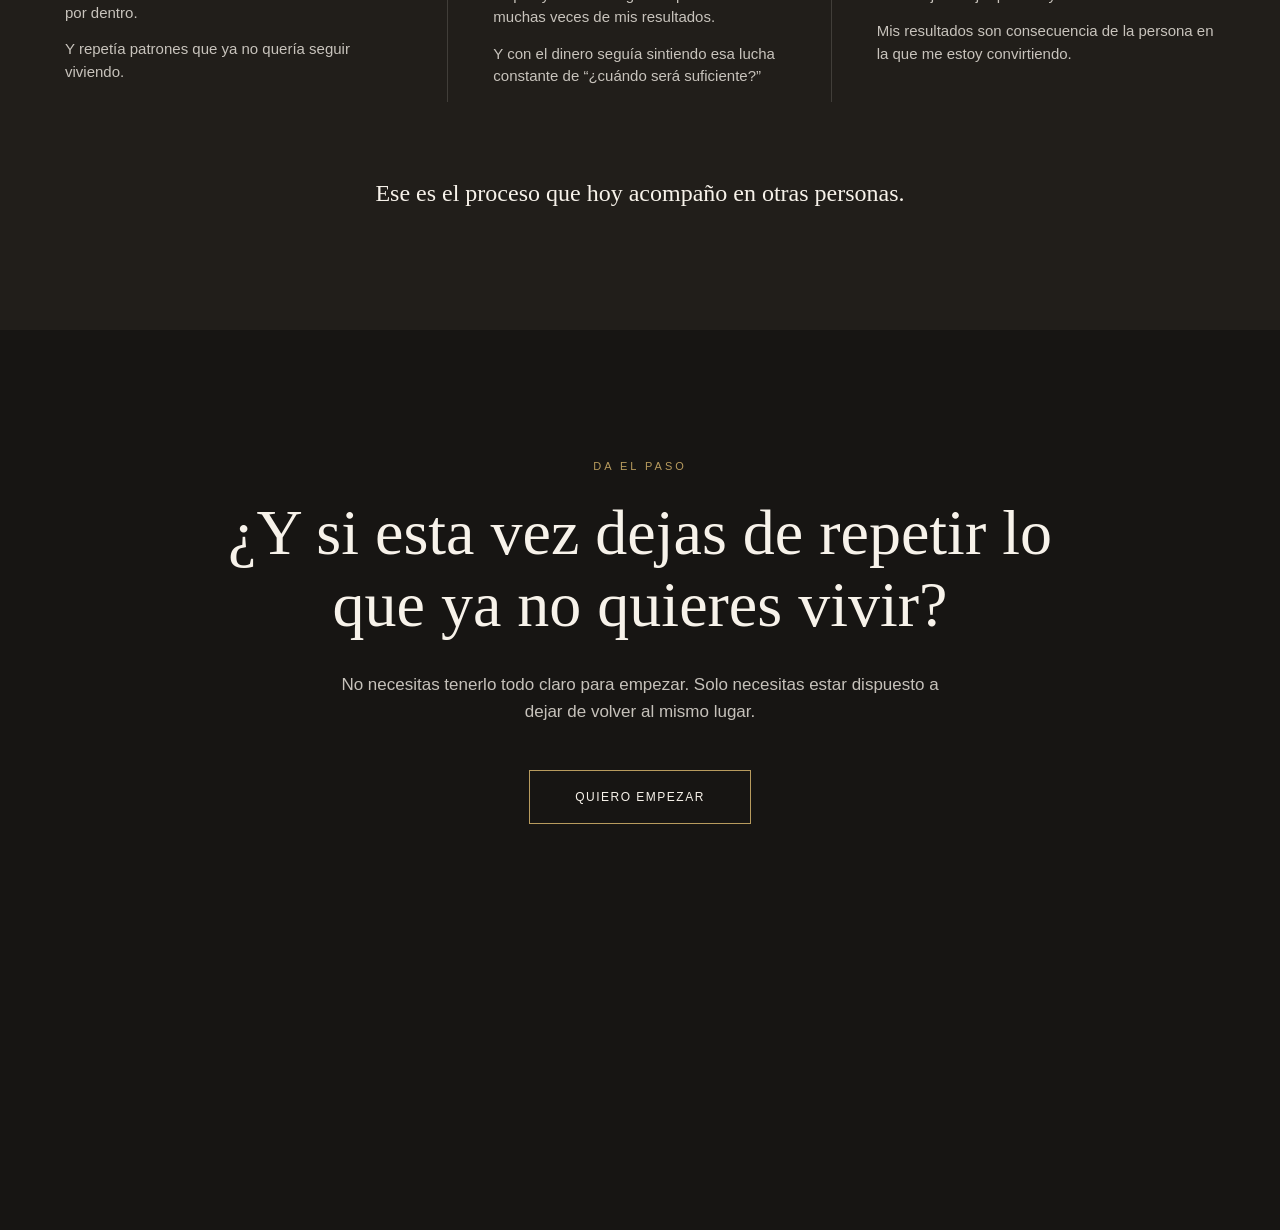
==== commit 9a08740b: "Update index.html" ====
--- a/index.html
+++ b/index.html
@@ -119,6 +119,7 @@
     </div>
 
 </div>
+            </section>
 <section class="offers">
 
     <div class="section-intro">
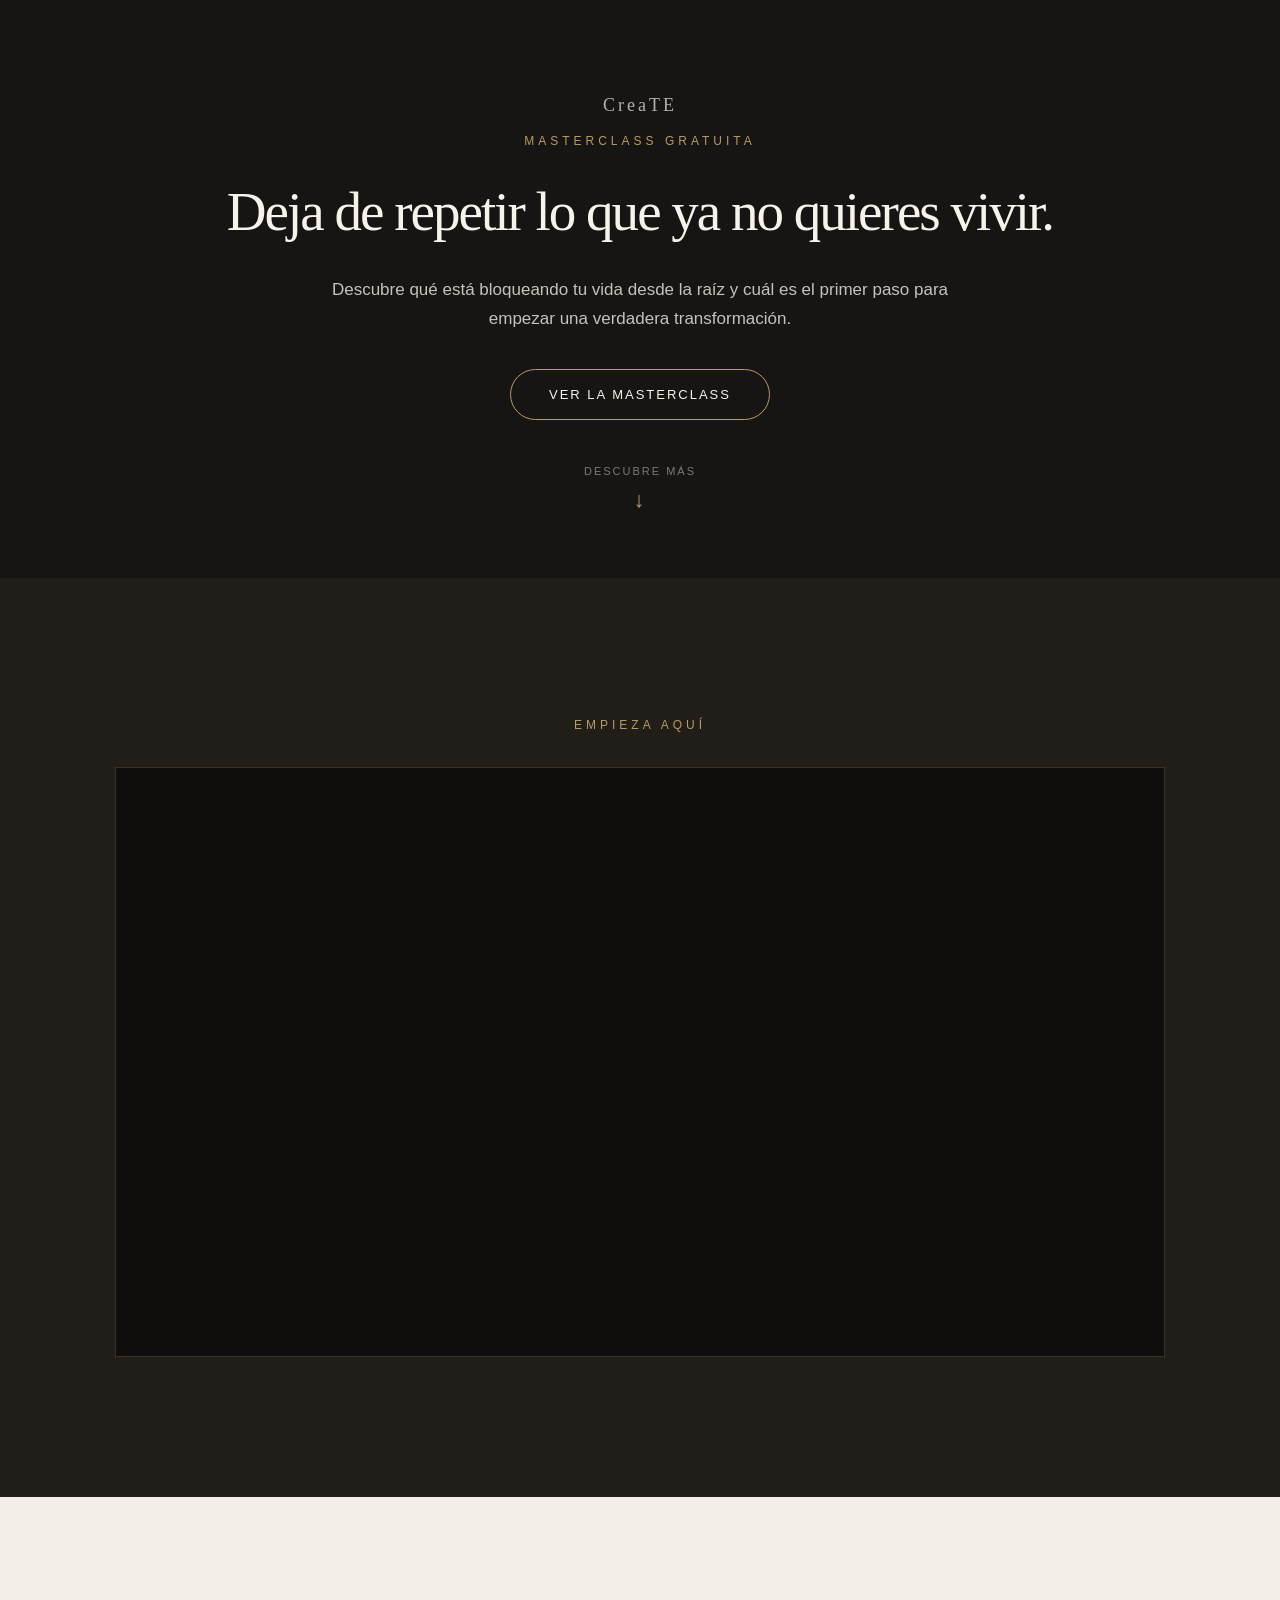
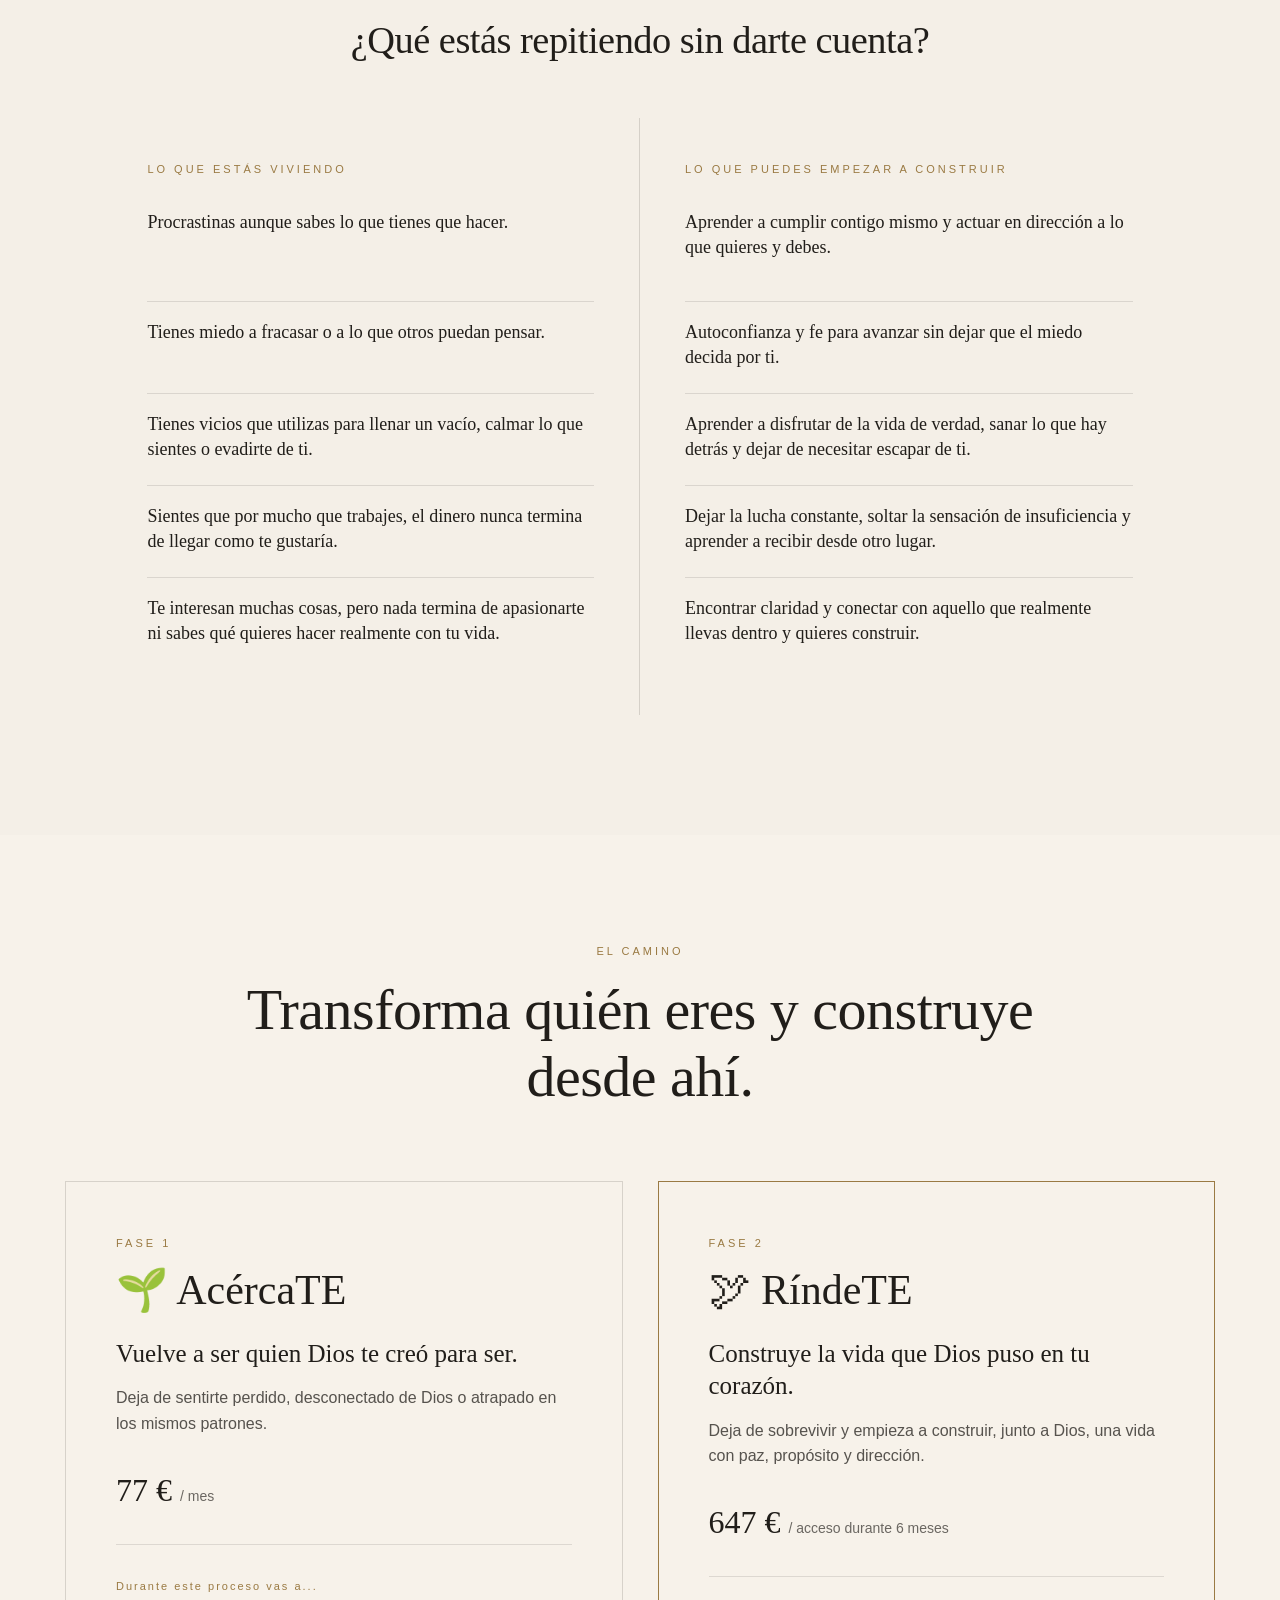
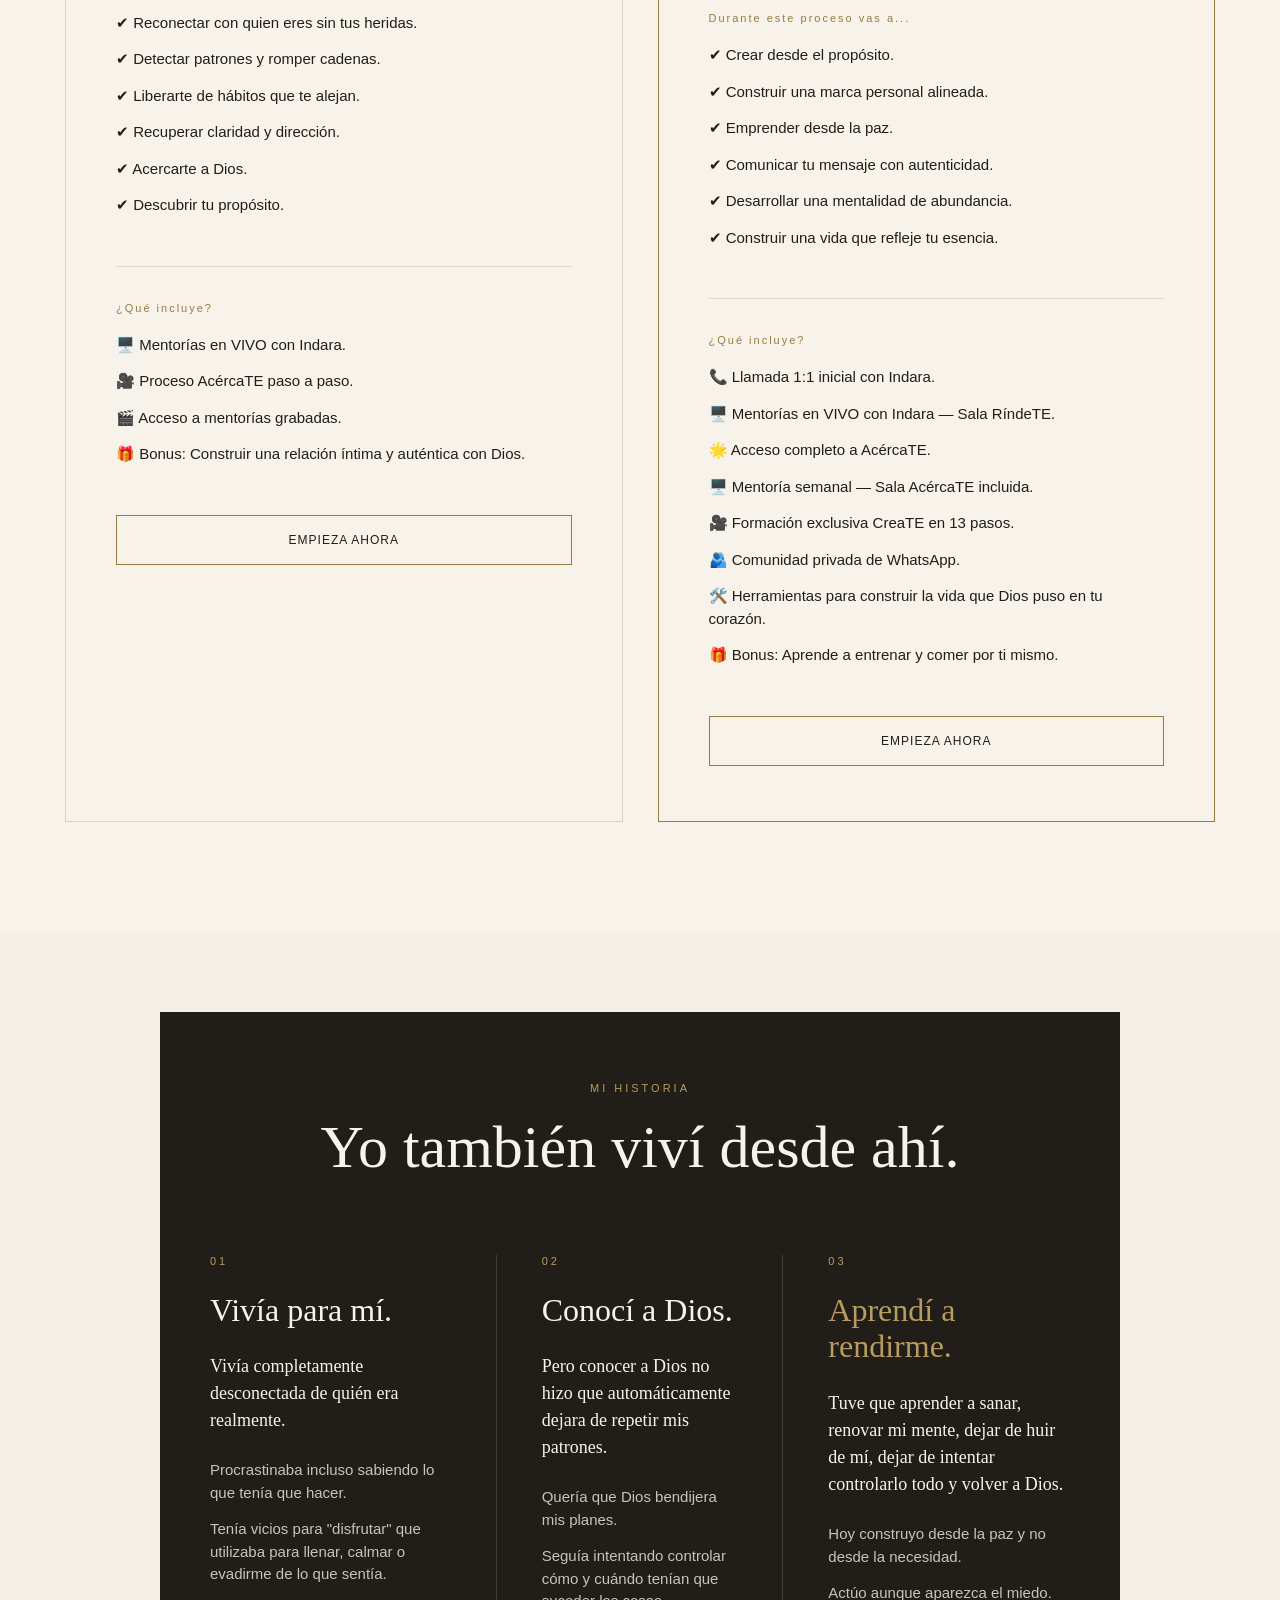
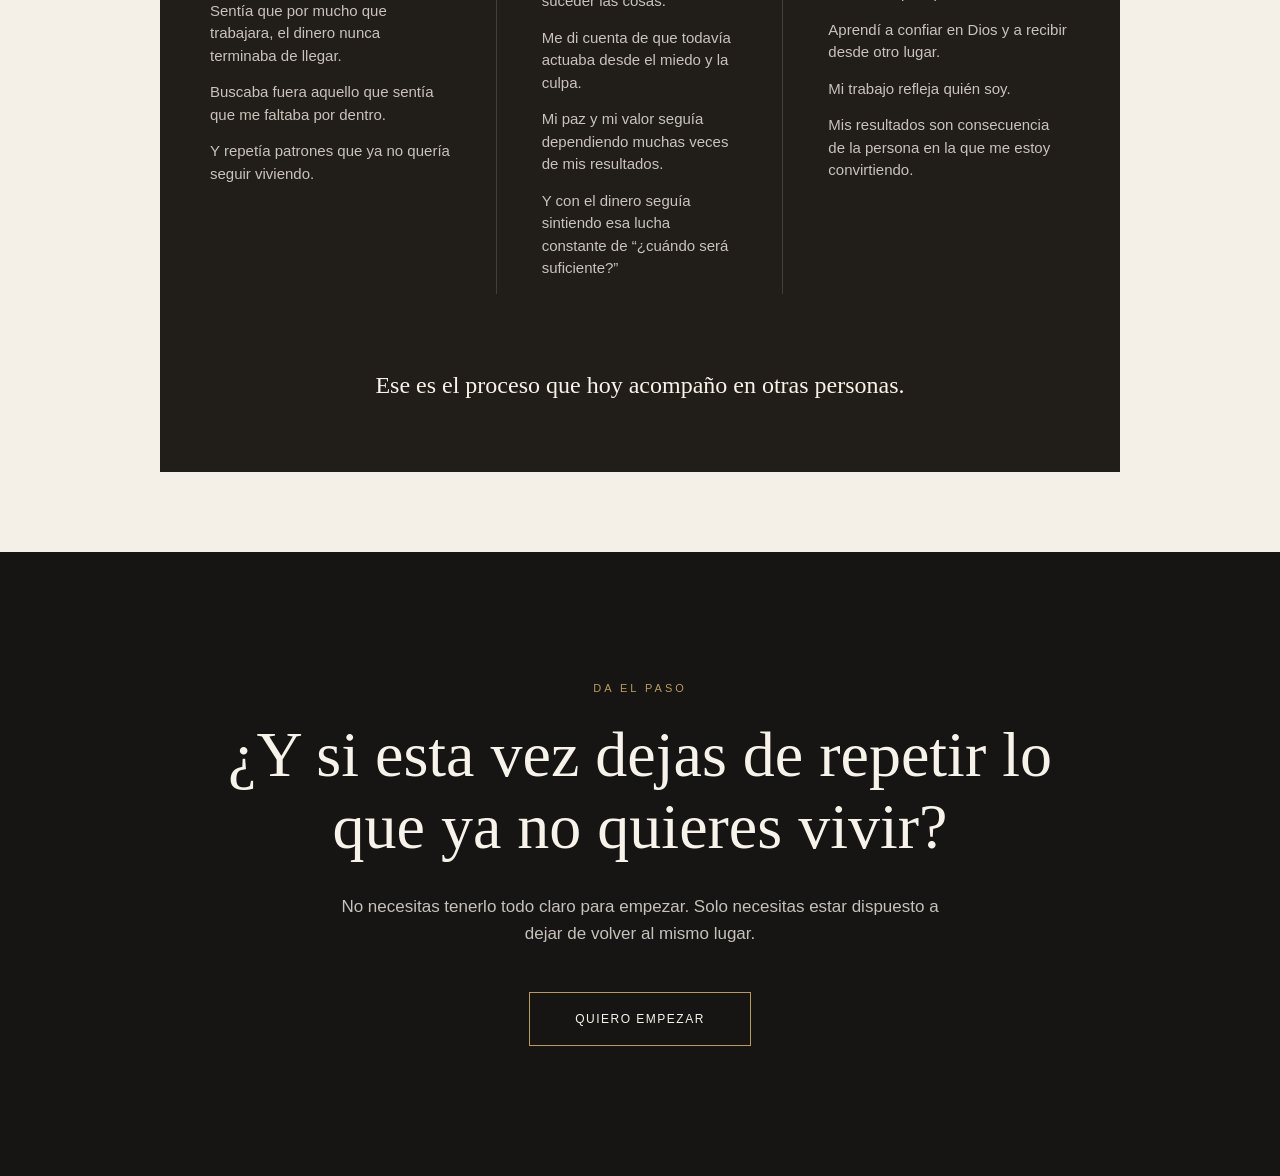
==== commit 5f88075c: "Update index.html" ====
--- a/index.html
+++ b/index.html
@@ -42,8 +42,14 @@
             <p class="eyebrow">EMPIEZA AQUÍ</p>
 
             <div class="video-placeholder">
-                <span>Tu vídeo irá aquí</span>
-            </div>
+    <iframe
+        src="https://www.youtube.com/embed/nKqdHT65G9E"
+        title="Masterclass CreaTE"
+        frameborder="0"
+        allow="accelerometer; autoplay; clipboard-write; encrypted-media; gyroscope; picture-in-picture; web-share"
+        allowfullscreen>
+    </iframe>
+</div>
 
         </section>
         <section class="identification">
--- a/style.css
+++ b/style.css
@@ -19,6 +19,8 @@
 .hero {
     min-height: auto;
     padding: 95px 8% 65px;
+    background: #171513;
+    color: #F7F2EA;
     display: flex;
     flex-direction: column;
     justify-content: center;
@@ -489,9 +491,12 @@
 ========================= */
 
 .story {
-    padding: 120px 25px;
+    width: 75%;
+    margin: 80px auto;
+    padding: 70px 50px;
     background: #211e1a;
     color: #F7F2EA;
+    box-shadow: 0 0 0 80px #F4EFE7;
 }
 
 .story-intro {
@@ -647,7 +652,7 @@
     margin-left: calc(50% - 50vw);
     margin-right: calc(50% - 50vw);
     padding: 130px 25px;
-    min-height: 100vh;
+    min-height: auto;
     background: #171513;
     color: #F7F2EA;
     text-align: center;
@@ -737,201 +742,6 @@
 
 
 /* =========================
-   PÁGINA DE PAGO
-========================= */
-
-.payment-page {
-    min-height: 100vh;
-    padding: 100px 25px 120px;
-}
-
-
-/* =========================
-   CABECERA
-========================= */
-
-.payment-header {
-    max-width: 850px;
-    margin: 0 auto 75px;
-    text-align: center;
-}
-
-.payment-eyebrow {
-    margin-bottom: 22px;
-    font-size: 11px;
-    letter-spacing: 4px;
-    color: #9A7A43;
-}
-
-.payment-header h1 {
-    margin: 0;
-    font-family: Georgia, serif;
-    font-size: clamp(42px, 5vw, 64px);
-    font-weight: 400;
-    line-height: 1.1;
-    letter-spacing: -1px;
-}
-
-
-/* =========================
-   TARJETAS
-========================= */
-
-.payment-options {
-    max-width: 1150px;
-    margin: 0 auto;
-    display: grid;
-    grid-template-columns: 1fr 1fr;
-    gap: 35px;
-    align-items: stretch;
-}
-
-.payment-card {
-    padding: 55px 50px;
-    background: #F7F2EA;
-    border: 1px solid rgba(33, 30, 26, 0.15);
-    display: flex;
-    flex-direction: column;
-}
-
-.payment-card-featured {
-    border: 1px solid #9A7A43;
-}
-
-
-/* =========================
-   CONTENIDO TARJETA
-========================= */
-
-.payment-phase {
-    margin-bottom: 18px;
-    font-size: 11px;
-    letter-spacing: 3px;
-    color: #9A7A43;
-}
-
-.payment-card h2 {
-    margin-bottom: 25px;
-    font-family: Georgia, serif;
-    font-size: 42px;
-    font-weight: 400;
-    line-height: 1.1;
-}
-
-.payment-price {
-    margin-top: 5px;
-    font-family: Georgia, serif;
-    font-size: 32px;
-}
-
-.payment-price span {
-    font-family: Arial, sans-serif;
-    font-size: 13px;
-    color: rgba(33, 30, 26, 0.6);
-}
-
-.payment-divider {
-    width: 100%;
-    height: 1px;
-    margin: 35px 0;
-    background: rgba(33, 30, 26, 0.12);
-}
-
-.payment-card li {
-    margin-bottom: 14px;
-    font-size: 15px;
-    line-height: 1.5;
-}
-
-
-/* =========================
-   CONDICIONES
-========================= */
-
-.payment-terms {
-    margin-top: auto;
-    padding-top: 35px;
-}
-
-.payment-terms label {
-    display: flex;
-    align-items: flex-start;
-    gap: 12px;
-    cursor: pointer;
-    font-size: 13px;
-    line-height: 1.5;
-    color: rgba(33, 30, 26, 0.72);
-}
-
-.payment-terms input {
-    width: 17px;
-    height: 17px;
-    margin-top: 2px;
-    flex-shrink: 0;
-    accent-color: #9A7A43;
-    cursor: pointer;
-}
-
-.payment-terms a {
-    color: #211E1A;
-    text-decoration: underline;
-    text-underline-offset: 3px;
-}
-
-
-/* =========================
-   BOTONES DE PAGO
-========================= */
-
-.payment-buttons {
-    display: flex;
-    flex-direction: column;
-    gap: 12px;
-}
-
-.payment-button {
-    display: block;
-    width: 100%;
-    margin-top: 20px;
-    padding: 18px 25px;
-    border: 1px solid #9A7A43;
-    background: transparent;
-    color: #211E1A;
-    text-decoration: none;
-    text-align: center;
-    font-size: 12px;
-    letter-spacing: 1.5px;
-    transition: all 0.3s ease;
-}
-
-.payment-buttons .payment-button {
-    margin-top: 20px;
-}
-
-.payment-button:hover:not(.disabled) {
-    background: #9A7A43;
-    color: #F7F2EA;
-}
-
-.payment-button.disabled {
-    opacity: 0.35;
-    cursor: not-allowed;
-    pointer-events: none;
-}
-
-.payment-button-secondary {
-    background: #211E1A;
-    color: #F7F2EA;
-    border-color: #211E1A;
-}
-
-.payment-button-secondary:hover:not(.disabled) {
-    background: #9A7A43;
-    border-color: #9A7A43;
-}
-
-
-/* =========================
    MÓVIL
 ========================= */
 
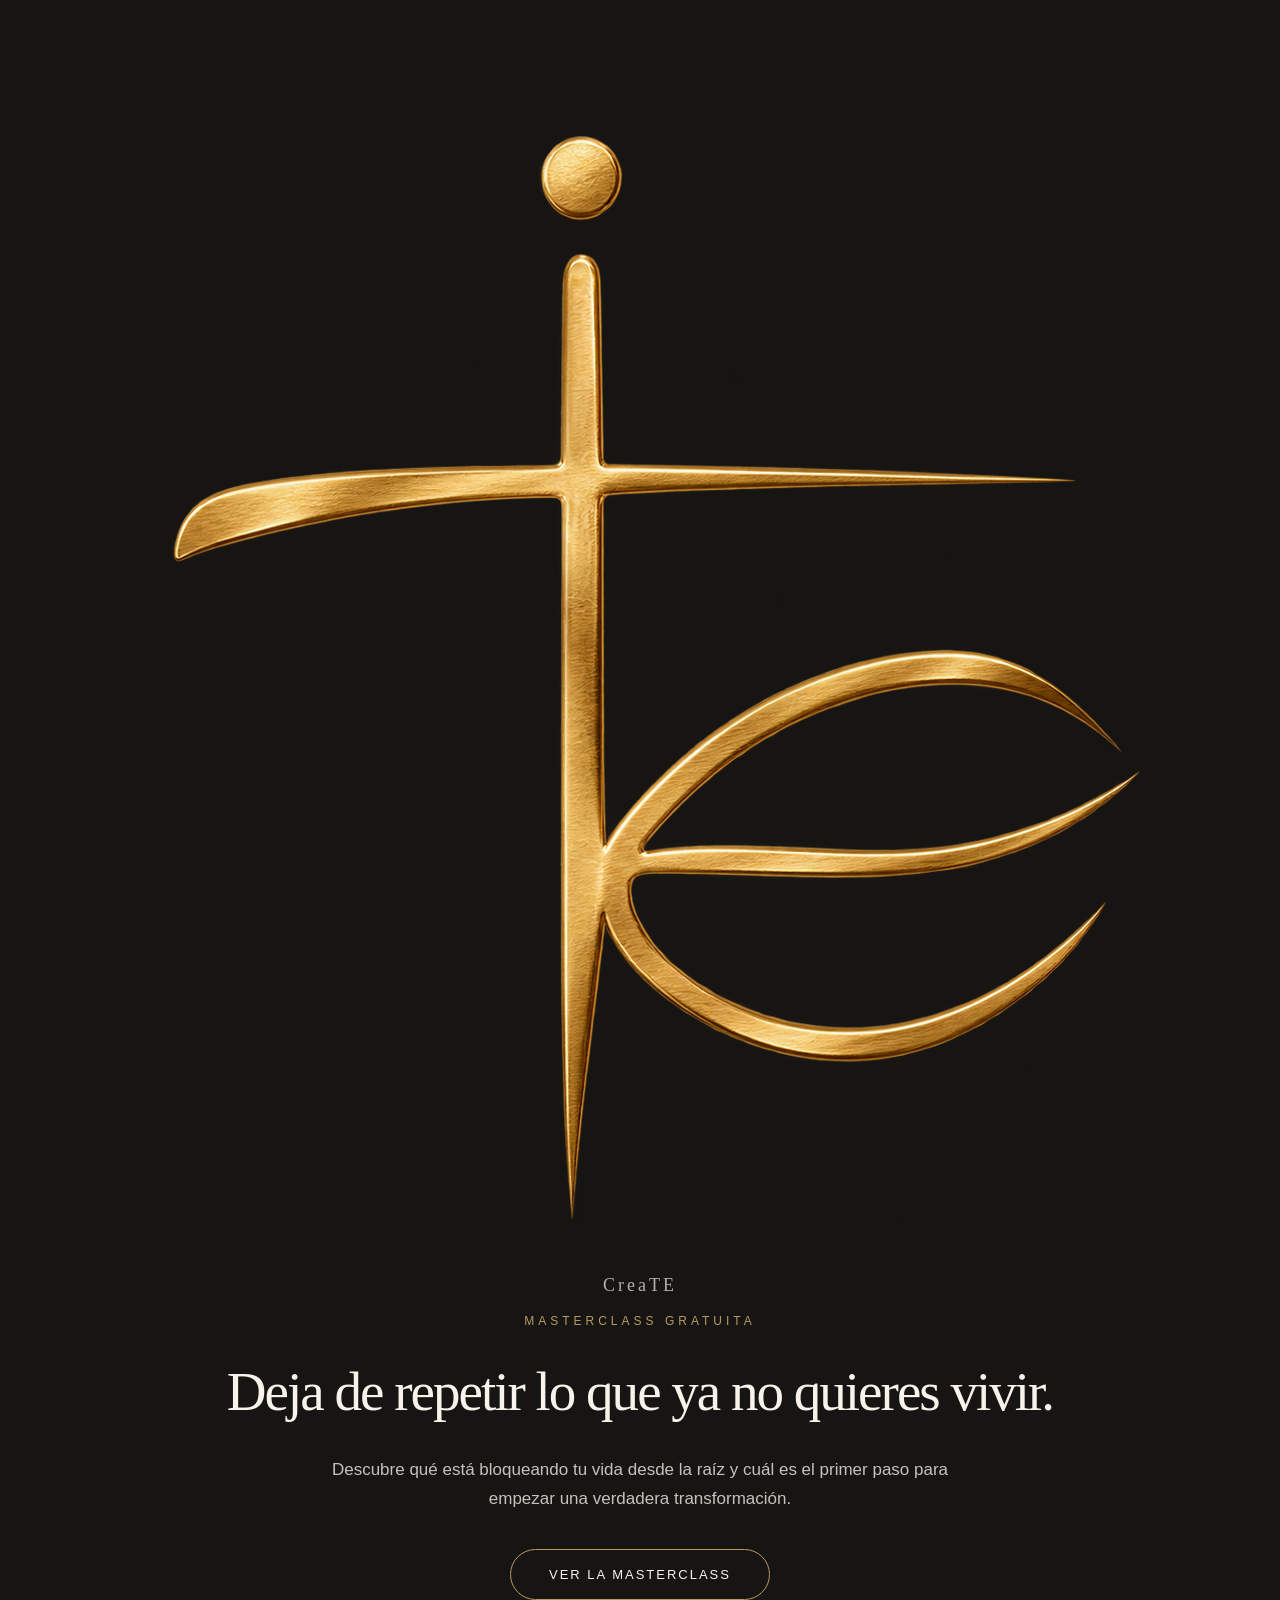
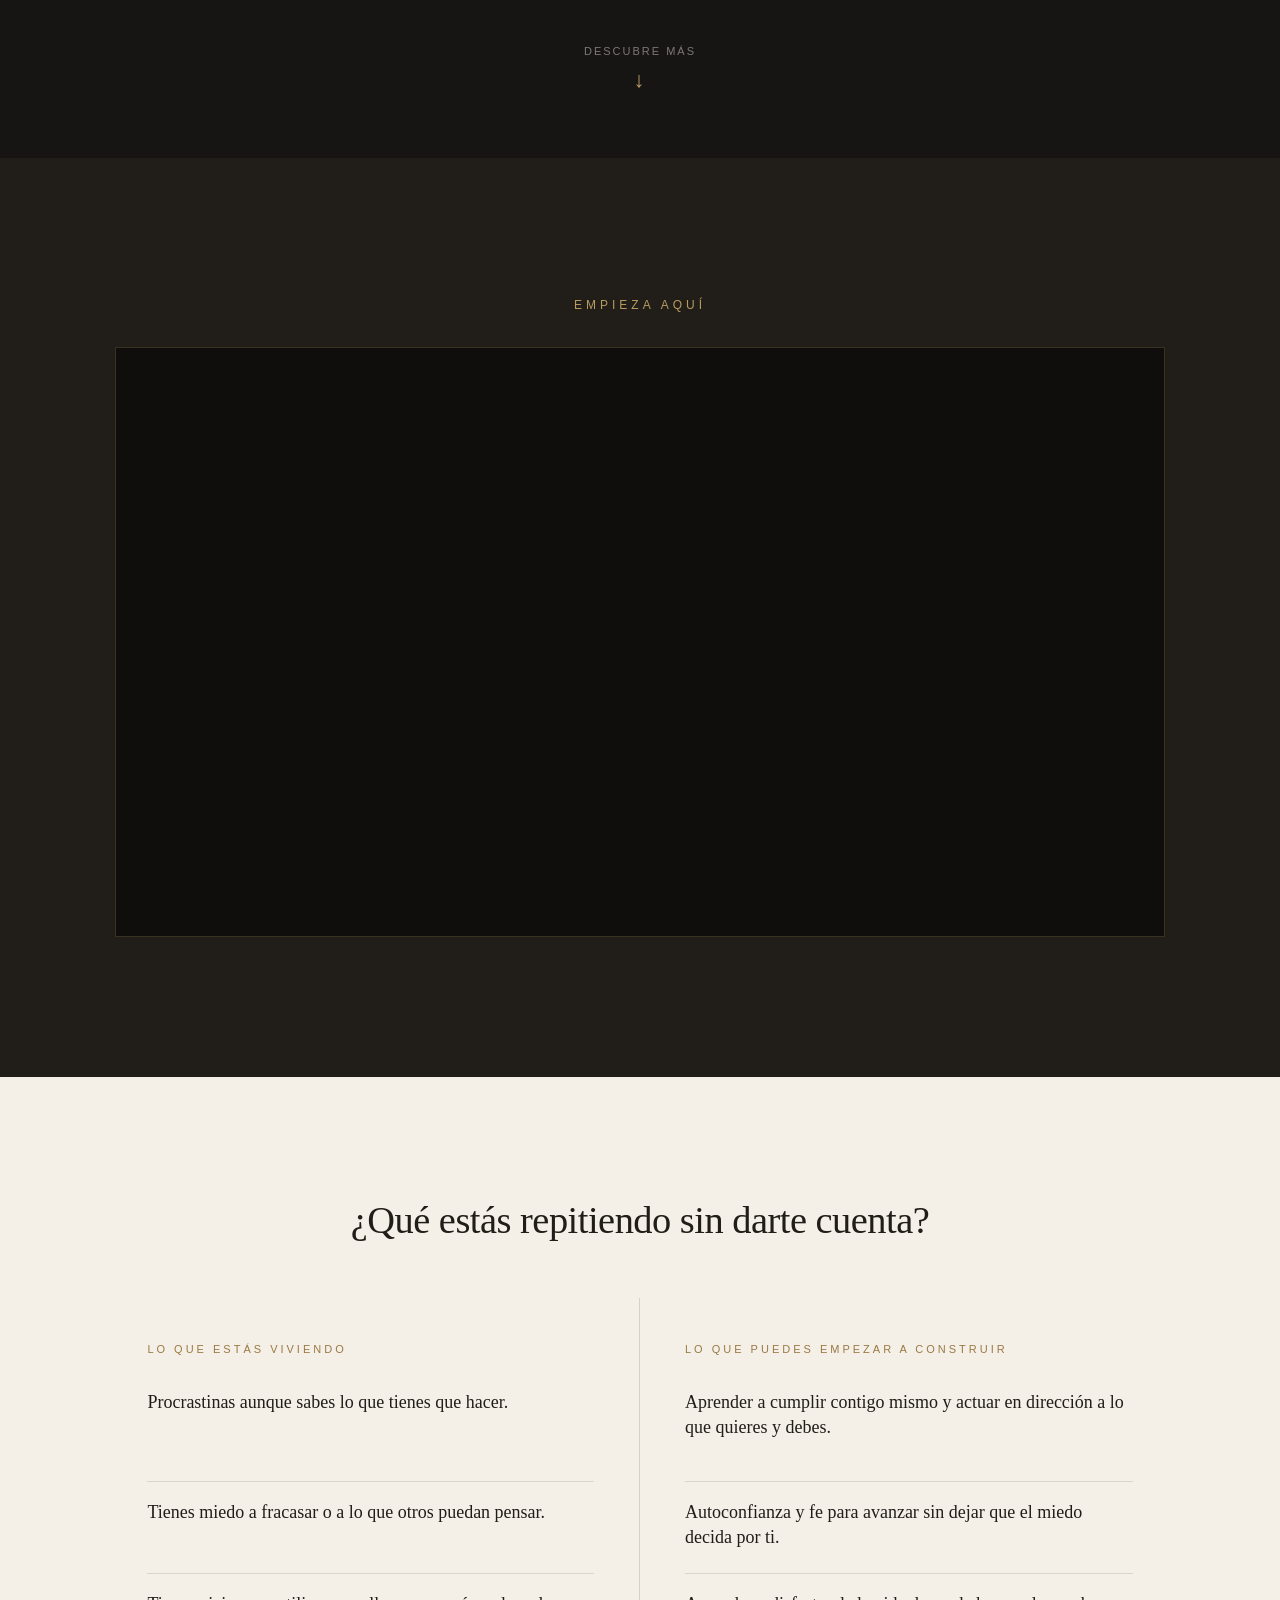
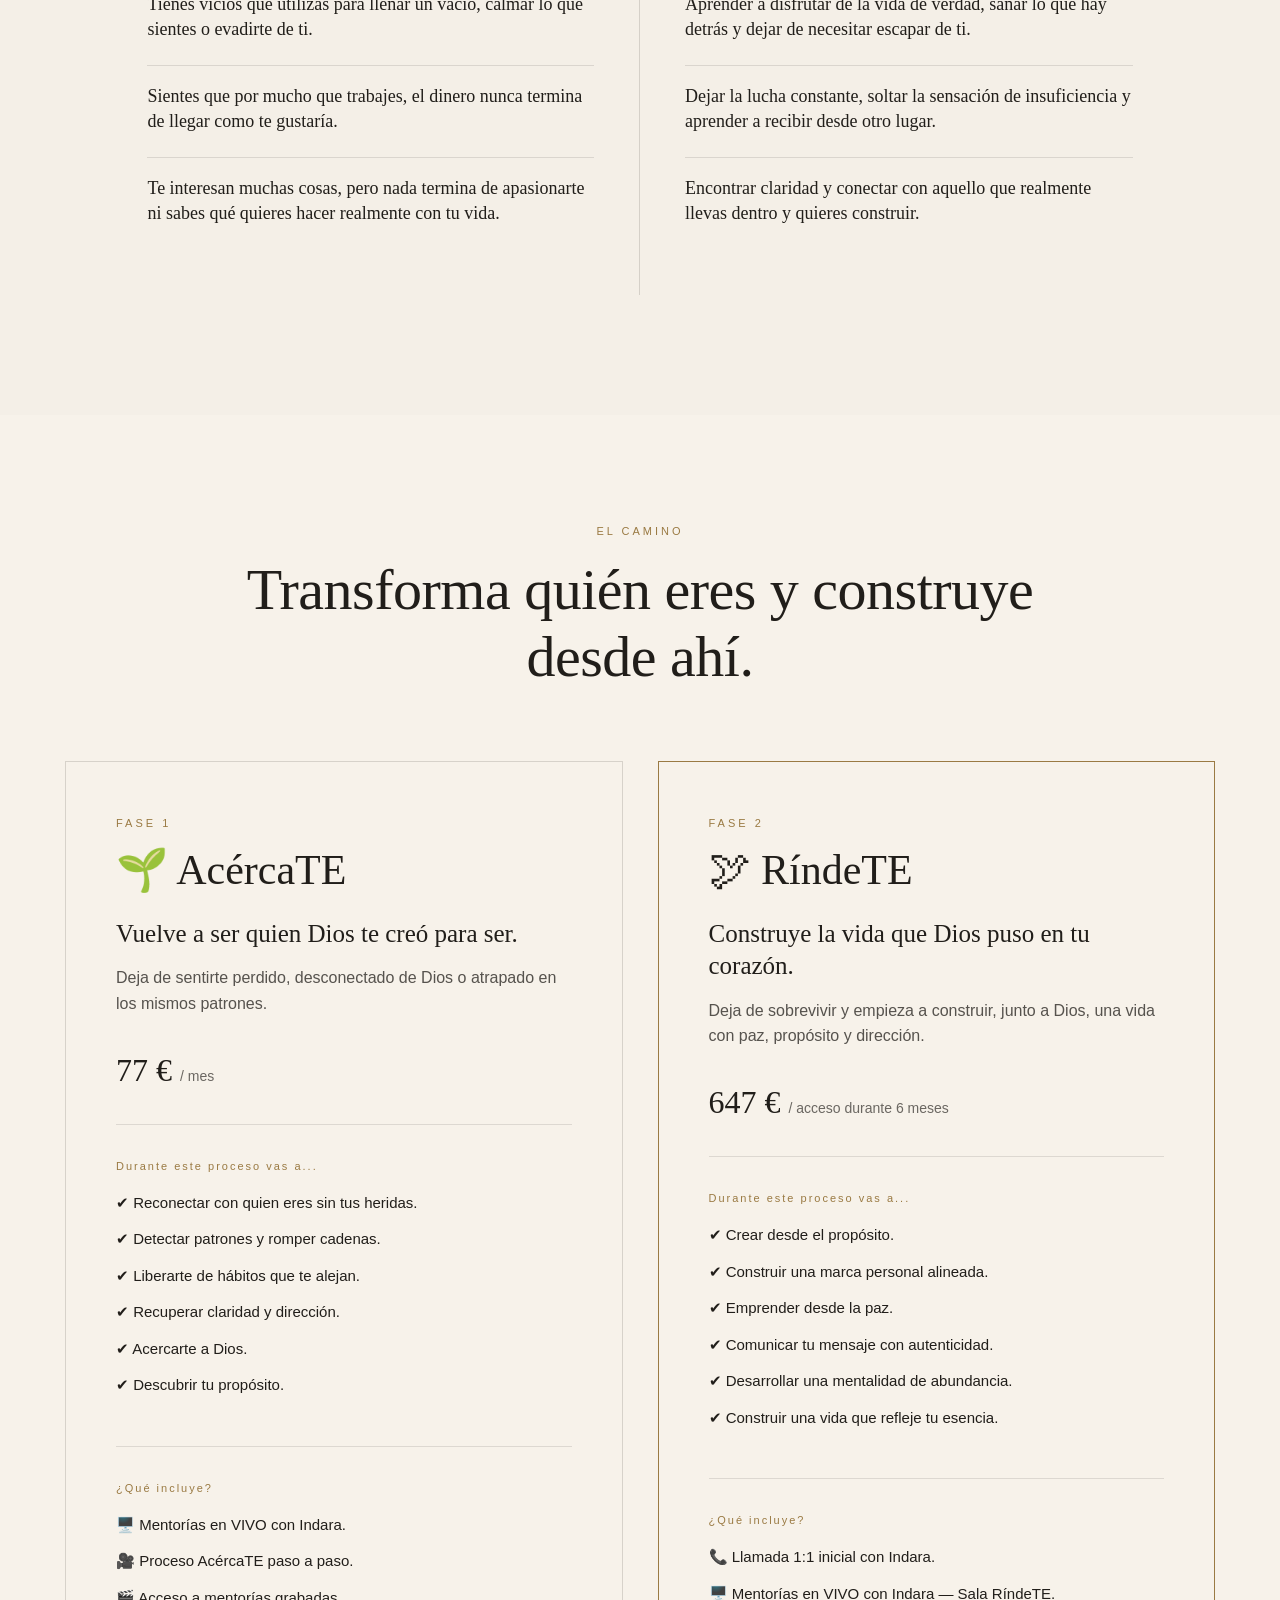
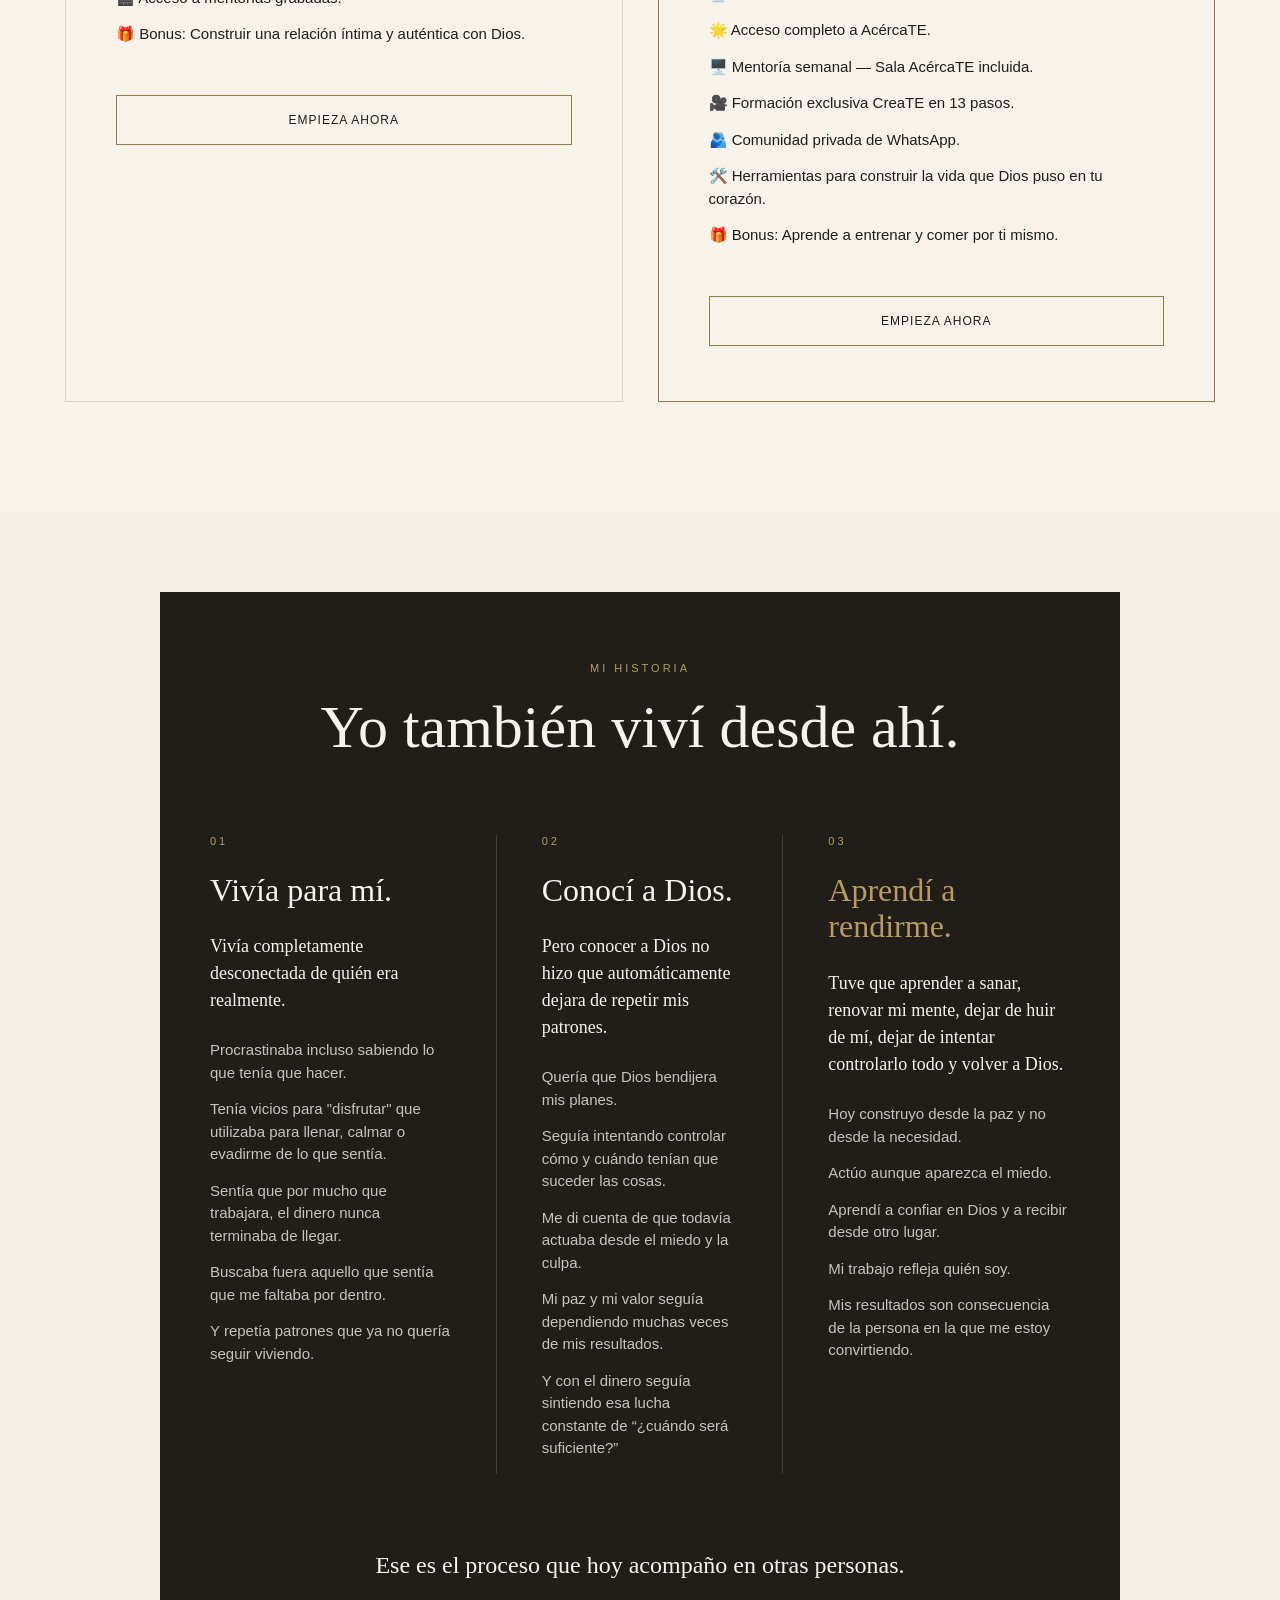
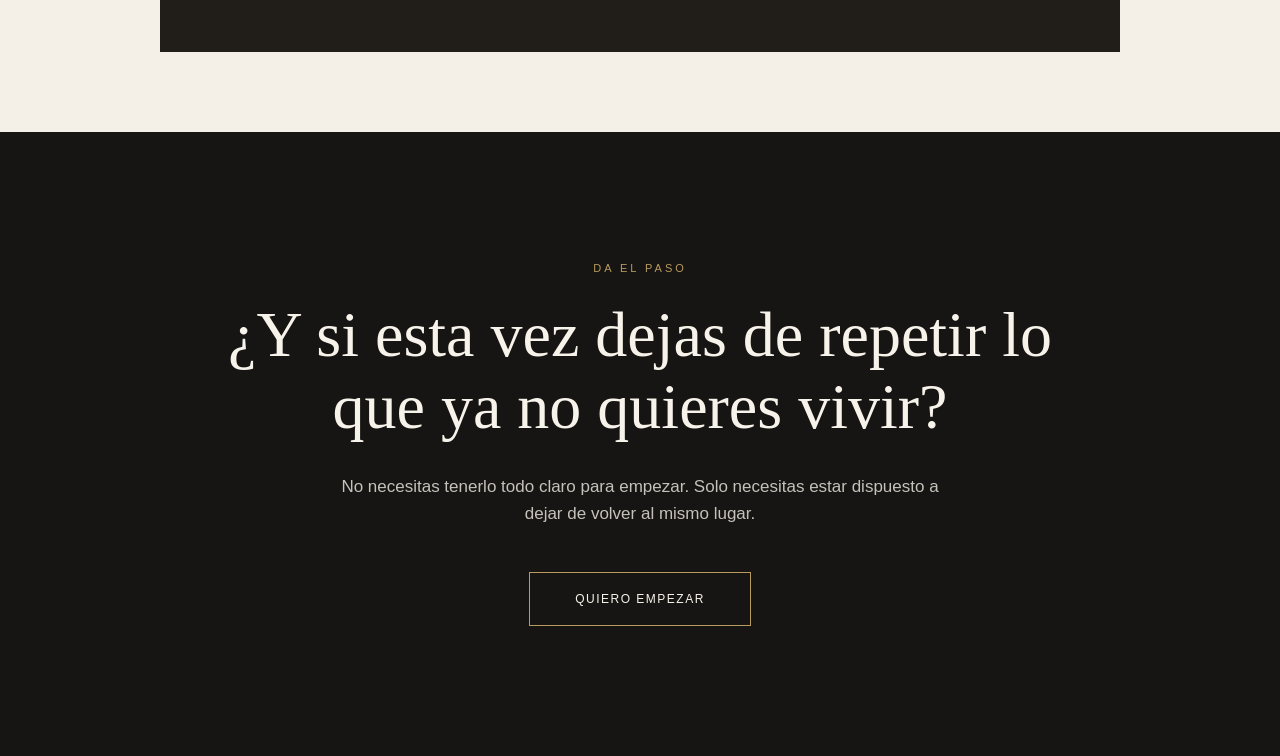
==== commit a46854fd: "Add logo image to hero section in index.html" ====
--- a/index.html
+++ b/index.html
@@ -13,7 +13,9 @@
 
         <section class="hero">
 
-            <p class="brand-name">CreaTE</p>
+    <img src="MI LOGO transparente.png" alt="" class="hero-watermark">
+
+    <p class="brand-name">CreaTE</p>
 
 <p class="eyebrow">MASTERCLASS GRATUITA</p>
 
--- a/style.css
+++ b/style.css
@@ -140,6 +140,12 @@
     letter-spacing: 2px;
     font-size: 12px;
 }
+.video-placeholder iframe {
+    width: 100%;
+    height: 100%;
+    border: none;
+    display: block;
+}
 
 
 /* MOBILE */
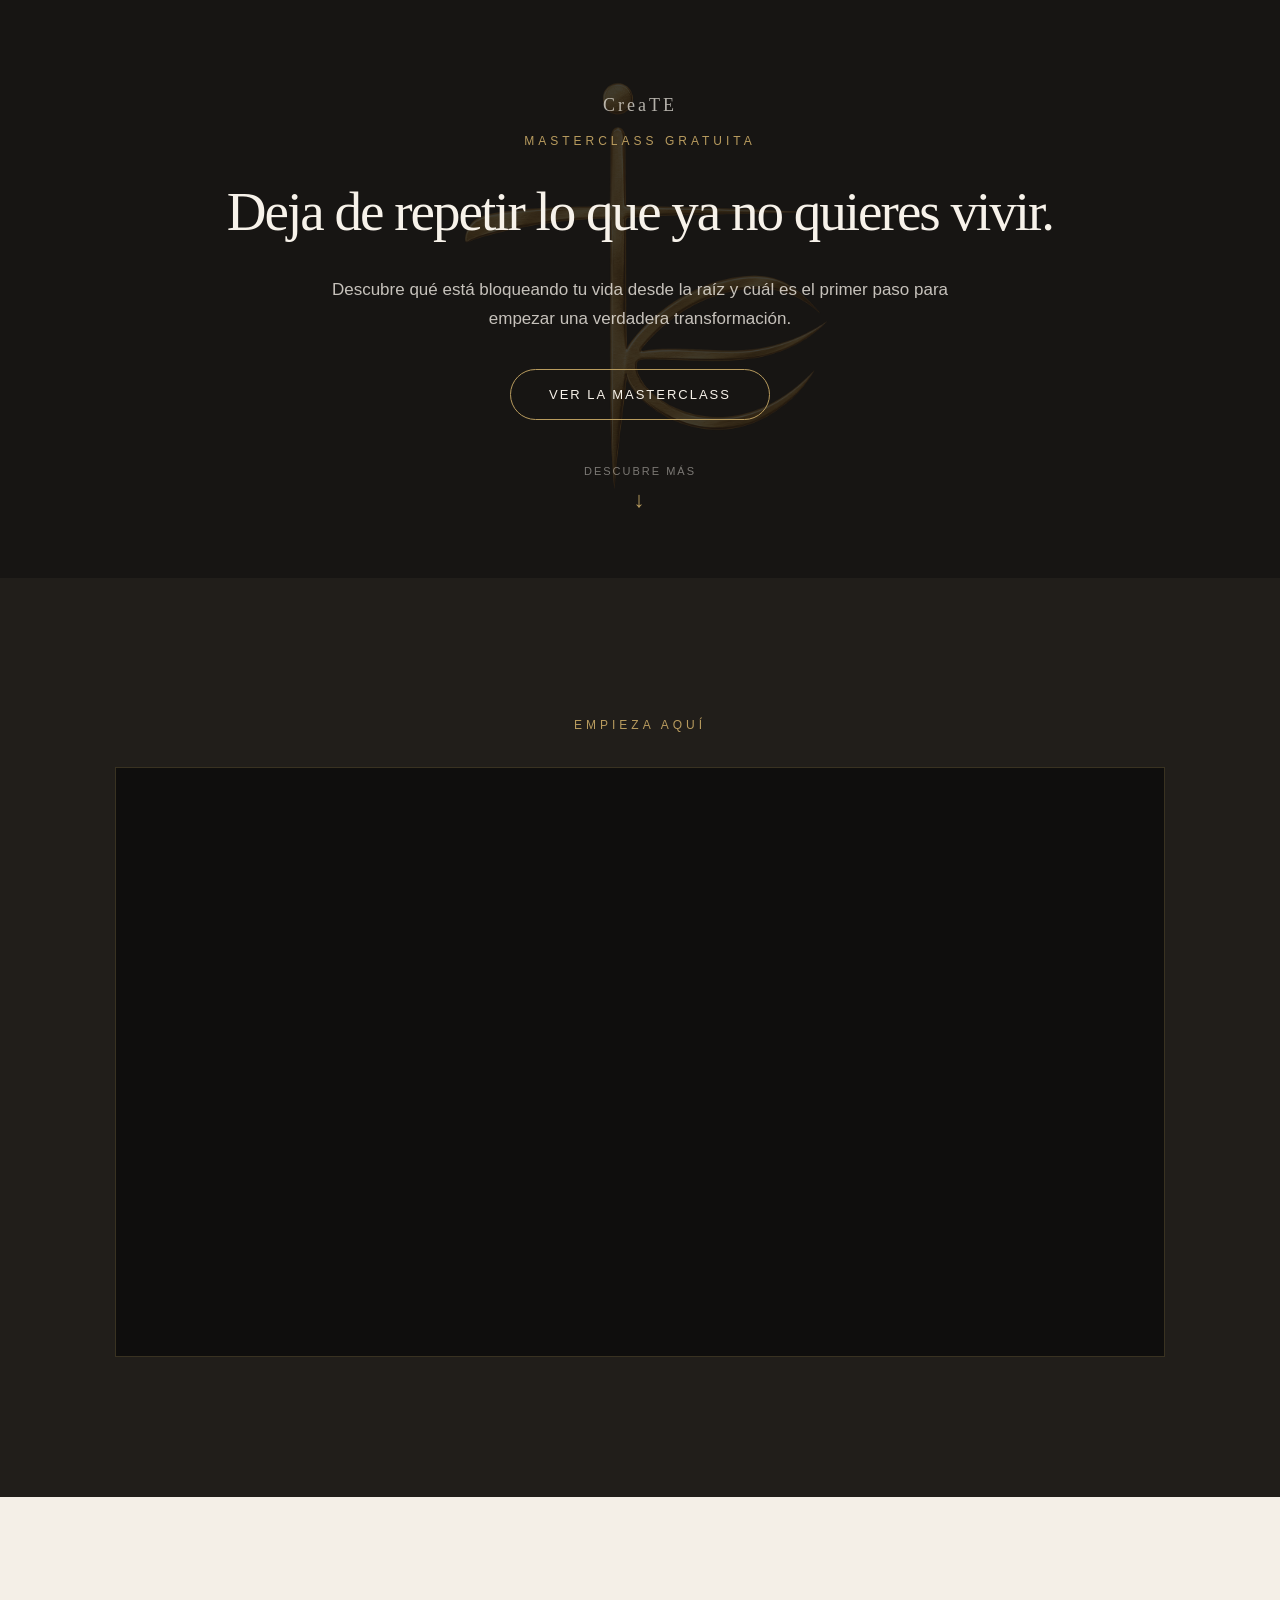
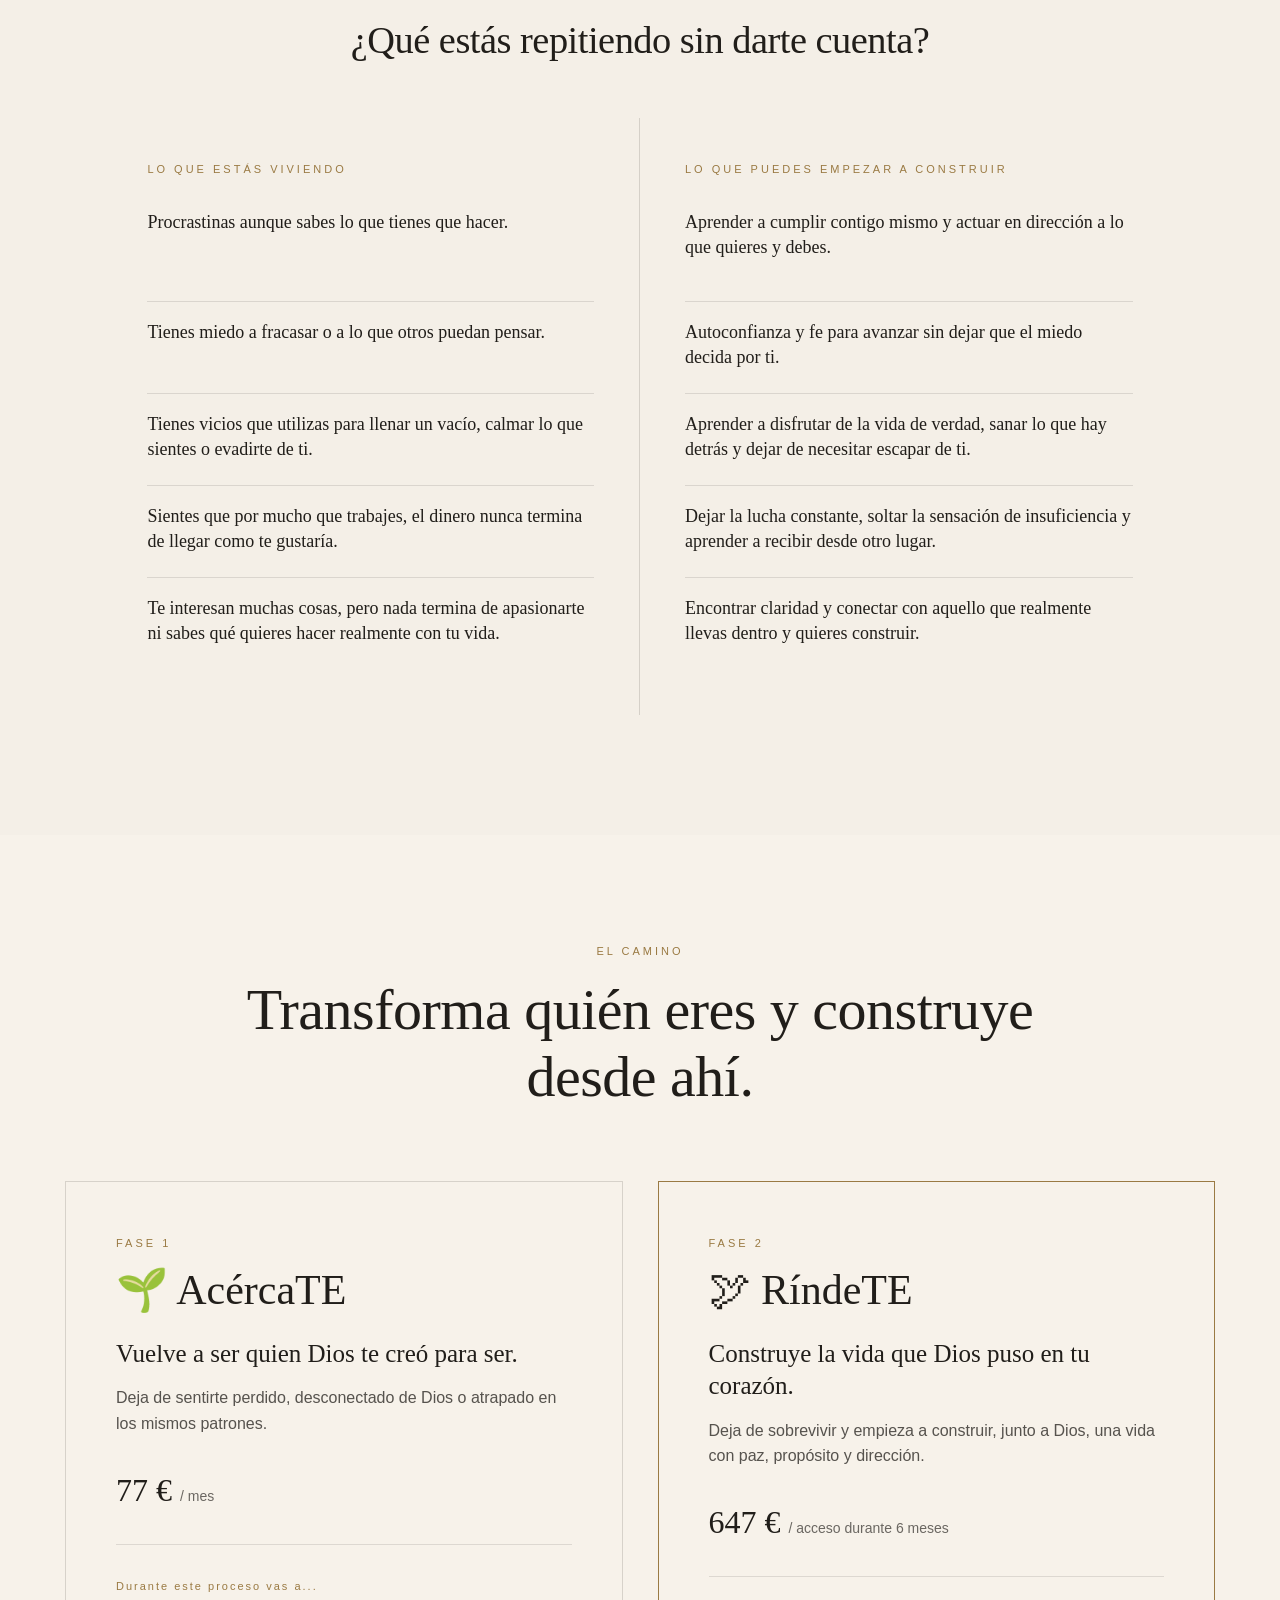
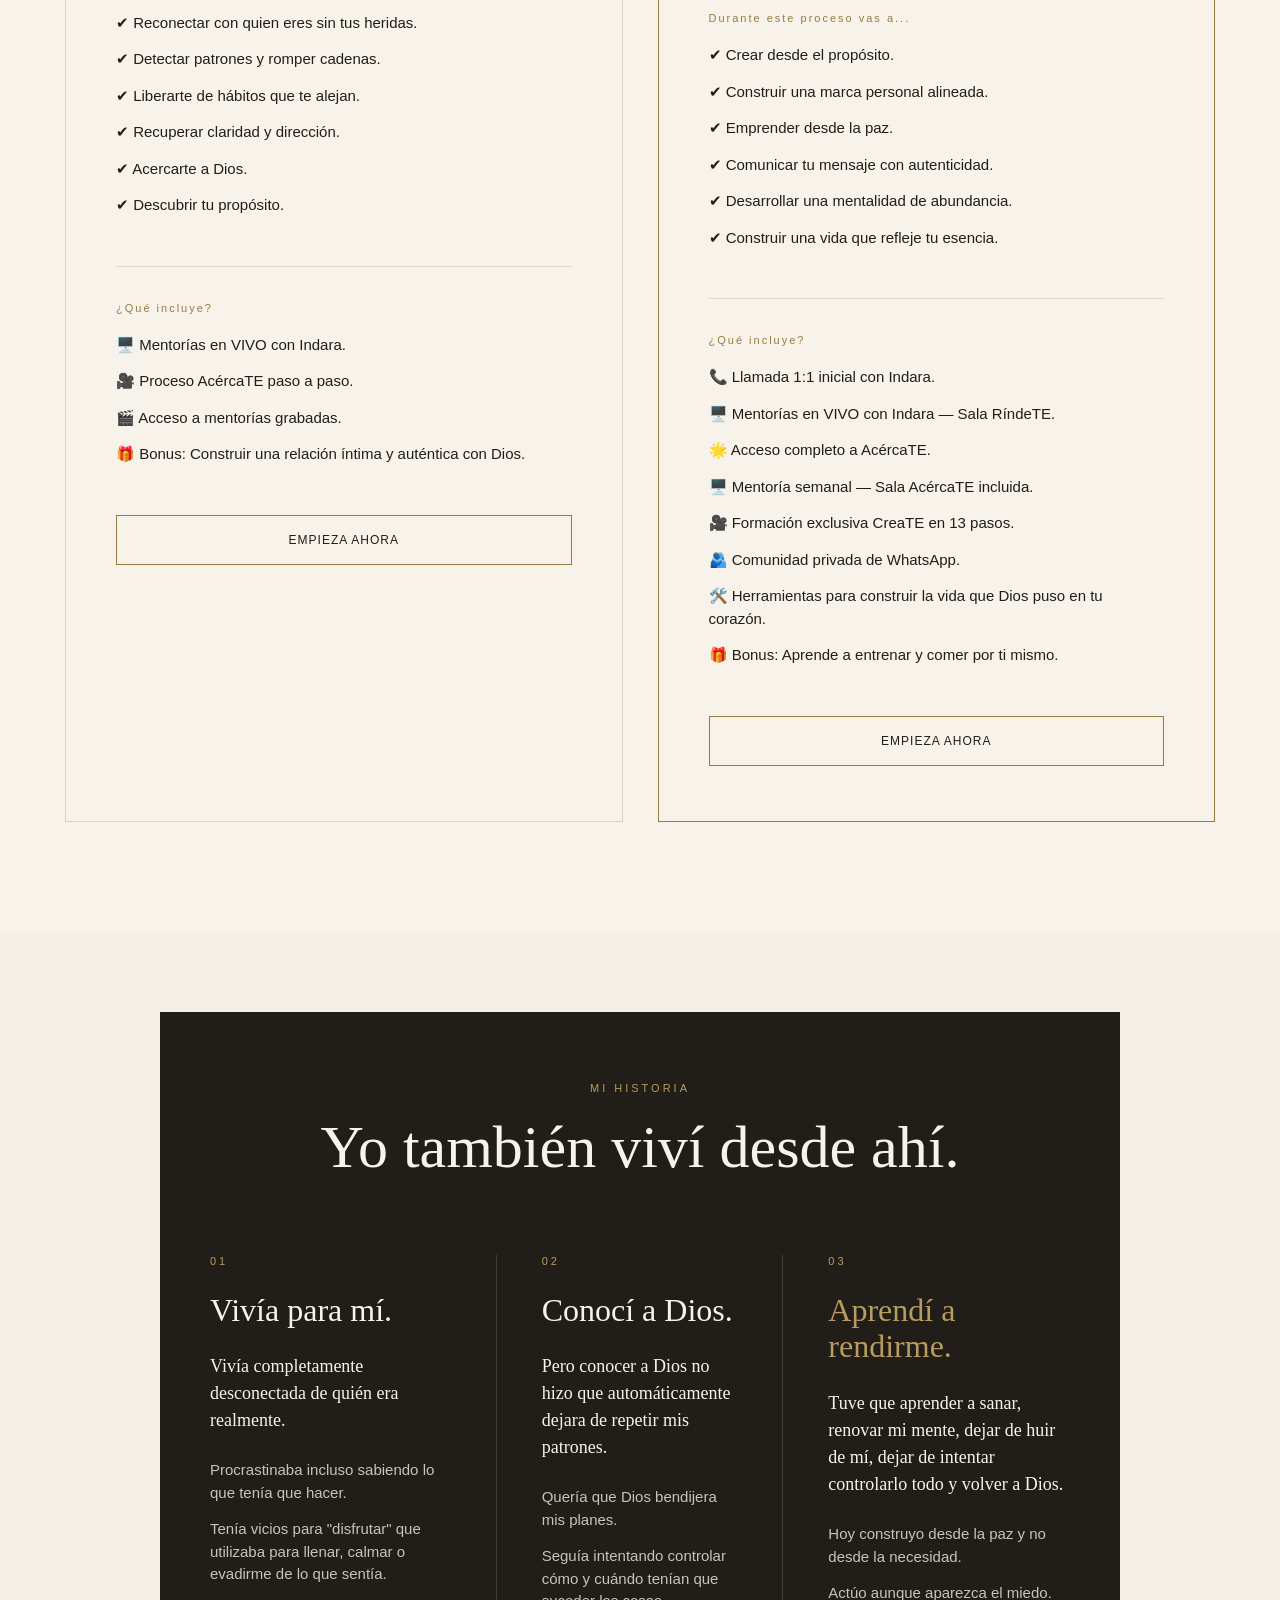
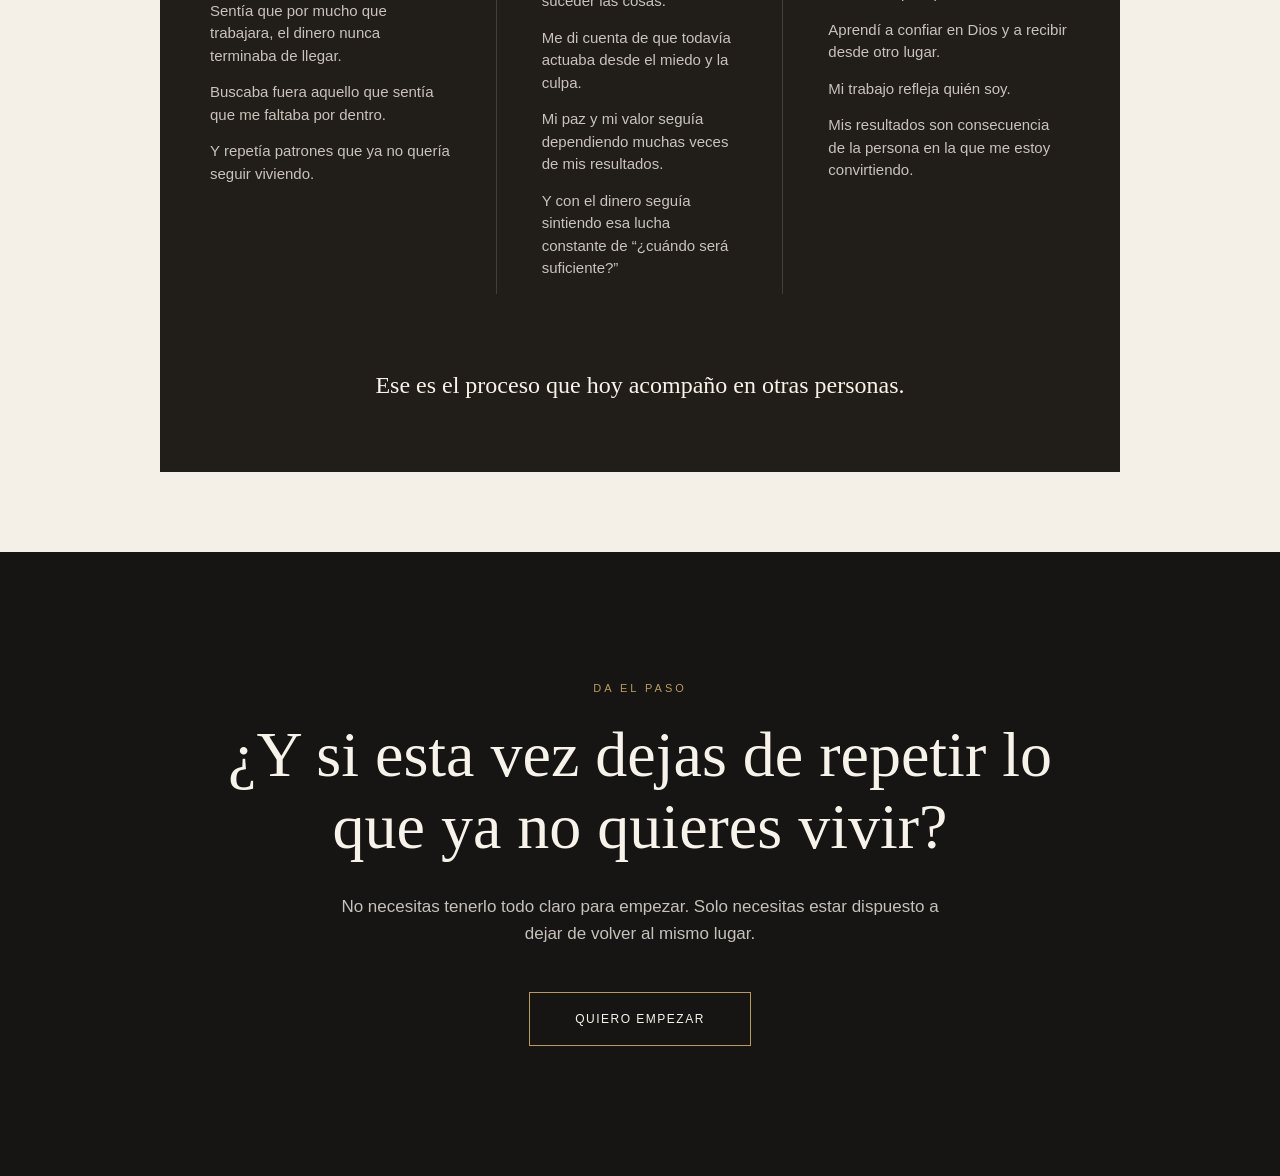
==== commit 2f9c6fe6: "Update index.html" ====
--- a/index.html
+++ b/index.html
@@ -4,6 +4,7 @@
     <meta charset="UTF-8">
     <meta name="viewport" content="width=device-width, initial-scale=1.0">
     <title>Masterclass | CreaTE</title>
+    <link rel="icon" type="image/png" href="MI LOGO transparente.png">
     <link rel="stylesheet" href="style.css">
 </head>
 
--- a/style.css
+++ b/style.css
@@ -76,6 +76,38 @@
     background: #B89B5E;
     color: #171513;
 }
+.hero {
+    min-height: auto;
+    padding: 95px 8% 65px;
+    background: #171513;
+    color: #F7F2EA;
+    display: flex;
+    flex-direction: column;
+    justify-content: center;
+    align-items: center;
+    text-align: center;
+    position: relative;
+    overflow: hidden;
+}
+
+/* LOGO COMO MARCA DE AGUA */
+.hero-watermark {
+    position: absolute;
+    top: 50%;
+    left: 50%;
+    transform: translate(-50%, -50%);
+    width: 500px;
+    max-width: 75%;
+    opacity: 0.18;
+    z-index: 0;
+    pointer-events: none;
+}
+
+/* CONTENIDO DEL HERO POR ENCIMA DEL LOGO */
+.hero > *:not(.hero-watermark) {
+    position: relative;
+    z-index: 1;
+}
 .scroll-indicator {
     margin-top: 45px;
     display: flex;
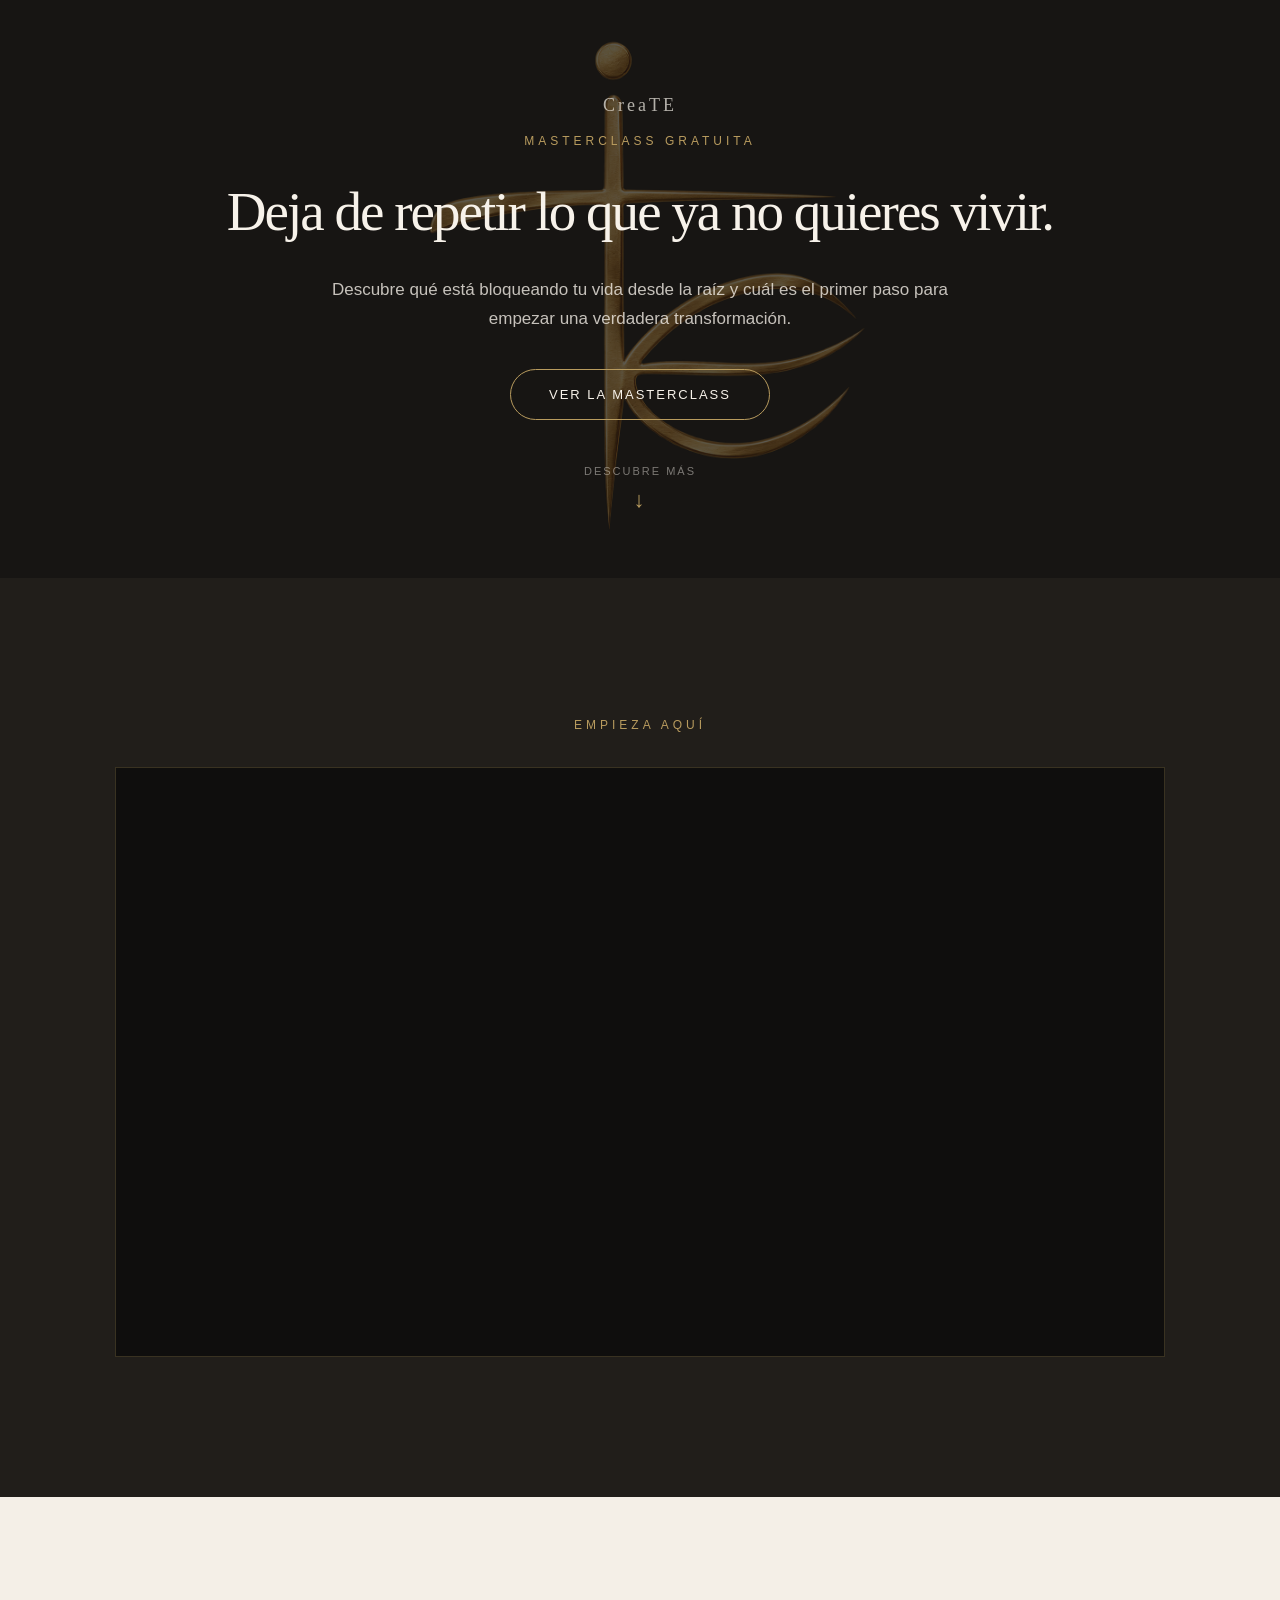
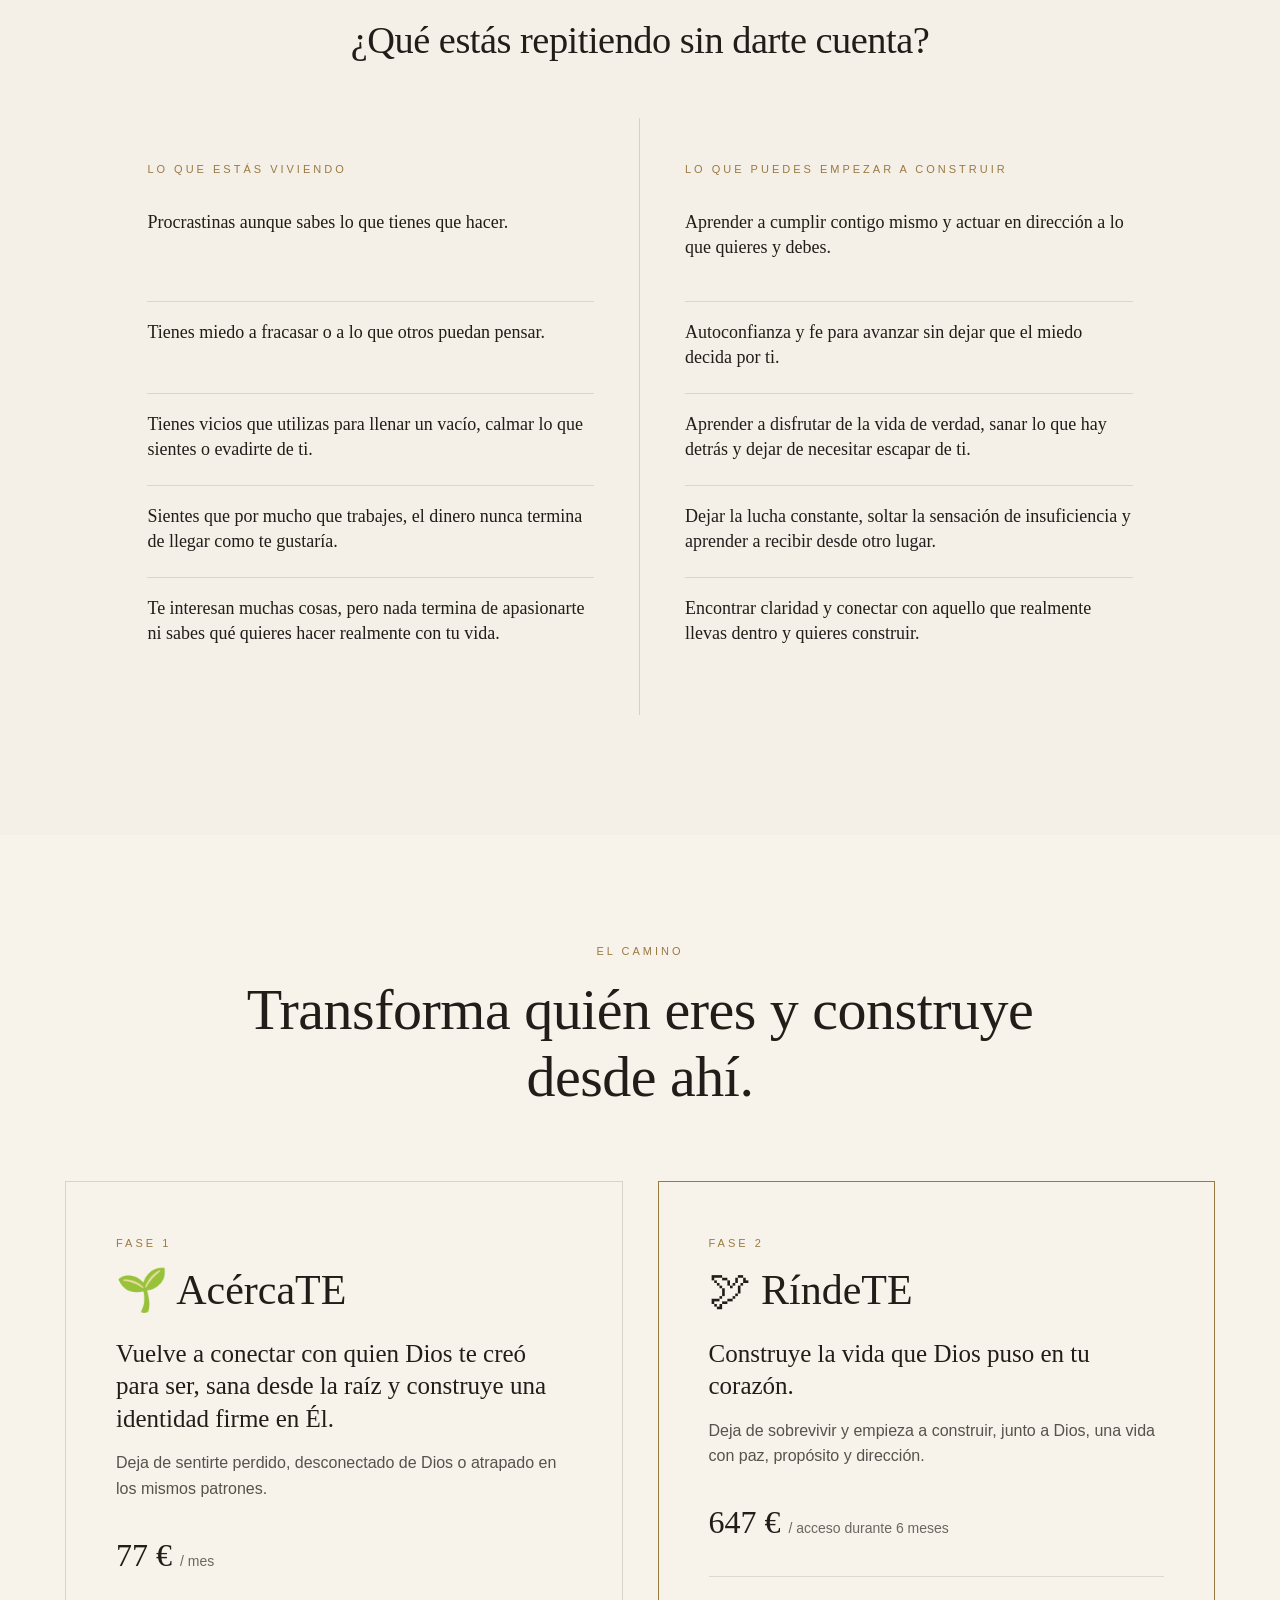
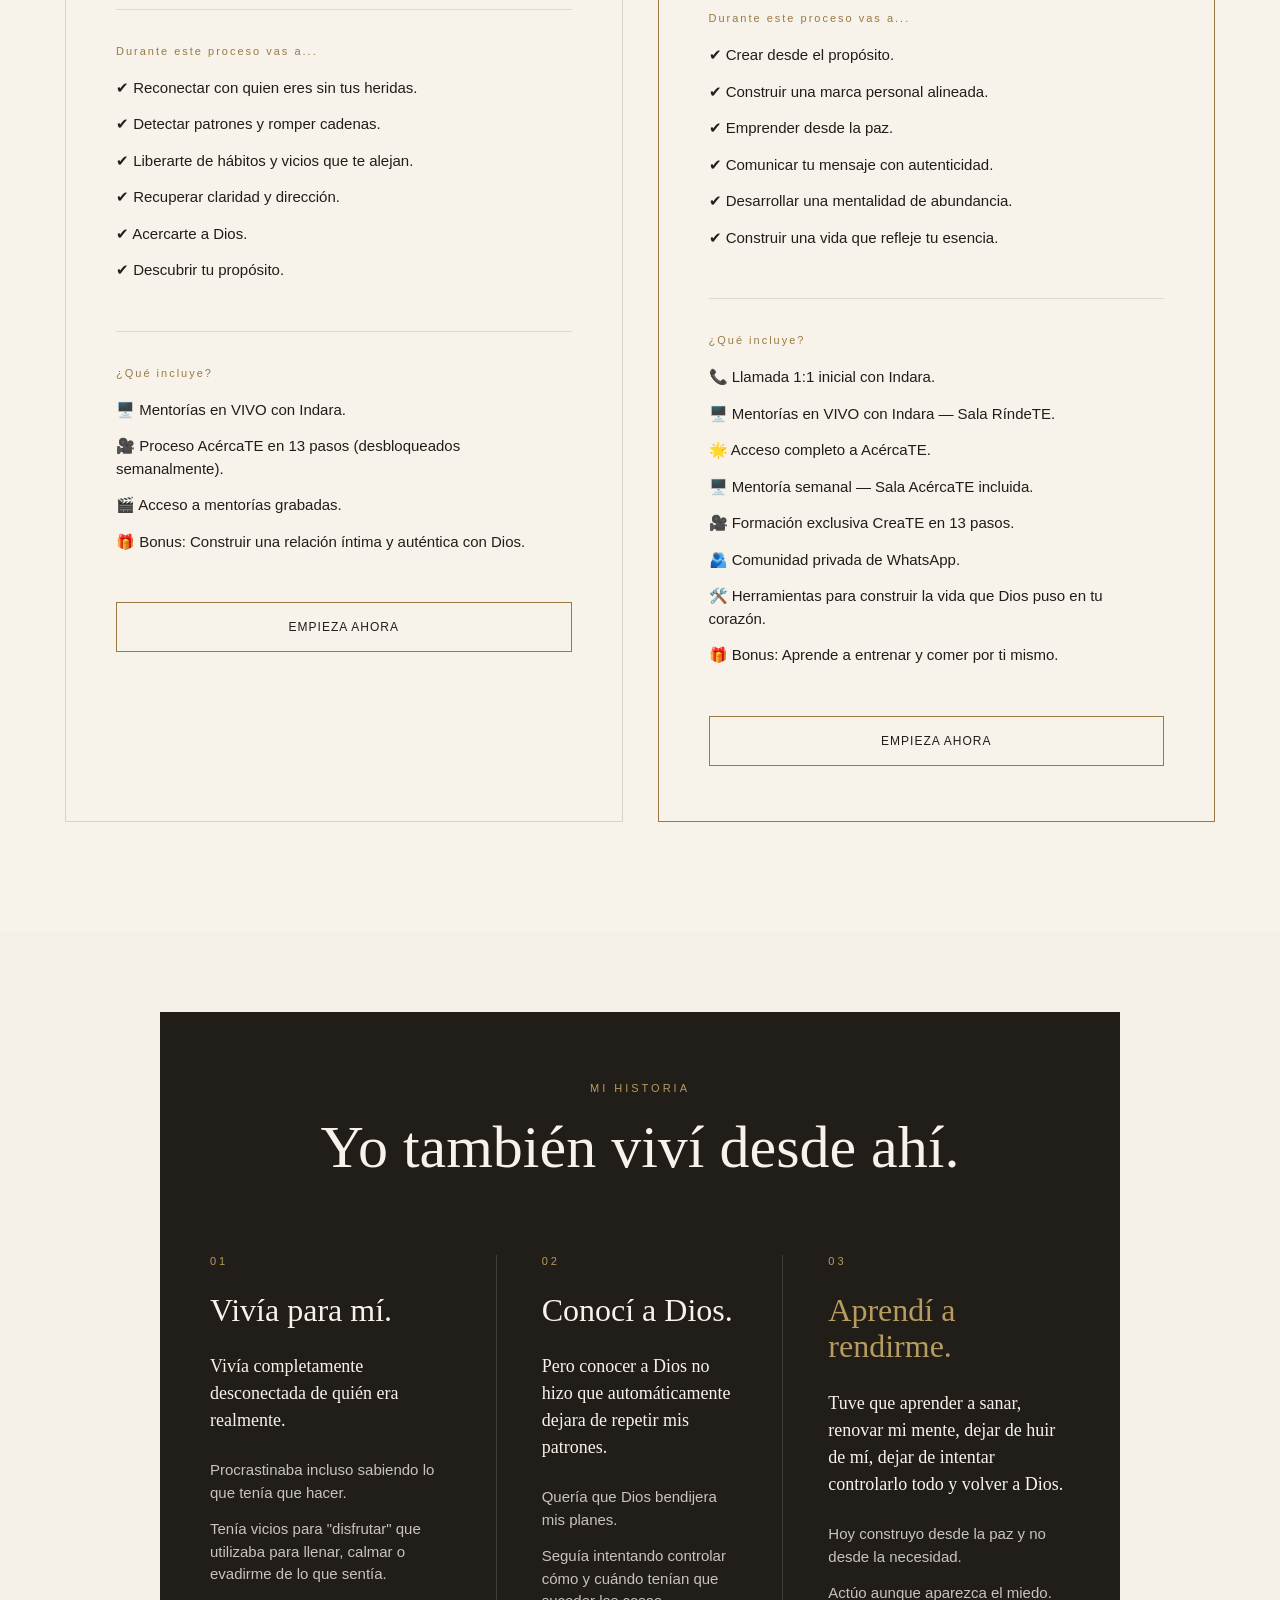
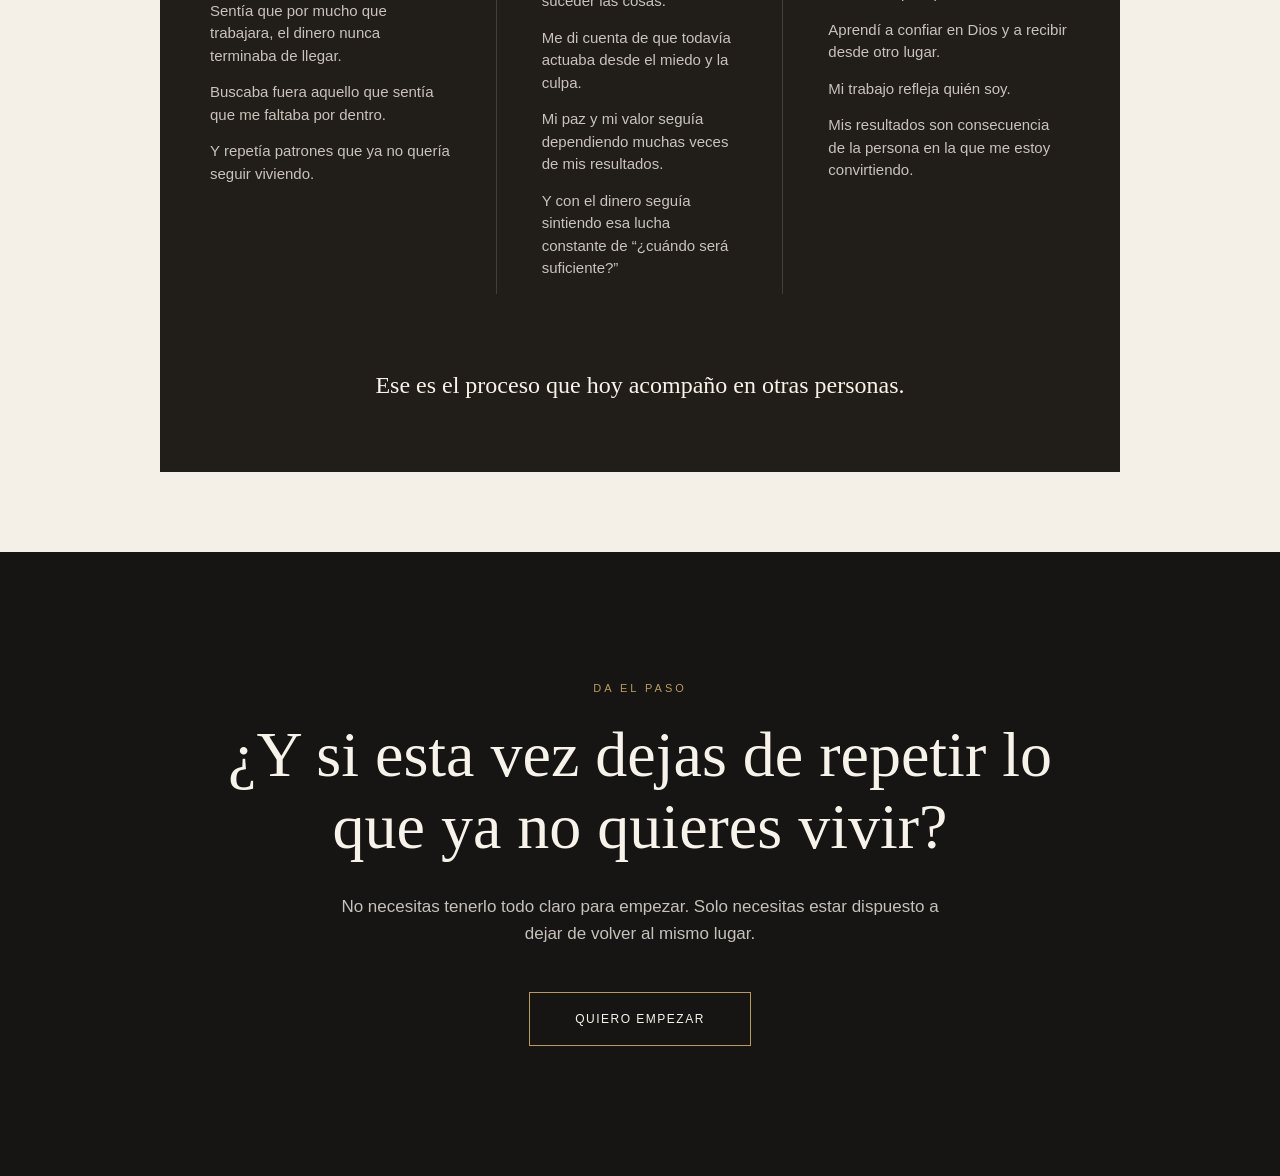
==== commit 1e829945: "Update text in index.html for clarity and detail" ====
--- a/index.html
+++ b/index.html
@@ -146,7 +146,7 @@
             <h3>🌱 AcércaTE</h3>
 
             <p class="offer-promise">
-                Vuelve a ser quien Dios te creó para ser.
+                Vuelve a conectar con quien Dios te creó para ser, sana desde la raíz y construye una identidad firme en Él.
             </p>
 
             <p class="offer-description">
@@ -164,7 +164,7 @@
             <ul>
                 <li>✔ Reconectar con quien eres sin tus heridas.</li>
                 <li>✔ Detectar patrones y romper cadenas.</li>
-                <li>✔ Liberarte de hábitos que te alejan.</li>
+                <li>✔ Liberarte de hábitos y vicios que te alejan.</li>
                 <li>✔ Recuperar claridad y dirección.</li>
                 <li>✔ Acercarte a Dios.</li>
                 <li>✔ Descubrir tu propósito.</li>
@@ -176,7 +176,7 @@
 
             <ul>
                 <li>🖥️ Mentorías en VIVO con Indara.</li>
-                <li>🎥 Proceso AcércaTE paso a paso.</li>
+                <li>🎥 Proceso AcércaTE en 13 pasos (desbloqueados semanalmente).</li>
                 <li>🎬 Acceso a mentorías grabadas.</li>
                 <li>🎁 Bonus: Construir una relación íntima y auténtica con Dios.</li>
             </ul>
--- a/style.css
+++ b/style.css
@@ -96,9 +96,9 @@
     top: 50%;
     left: 50%;
     transform: translate(-50%, -50%);
-    width: 500px;
-    max-width: 75%;
-    opacity: 0.18;
+    width: 600px;
+    max-width: 80%;
+    opacity: 0.30;
     z-index: 0;
     pointer-events: none;
 }
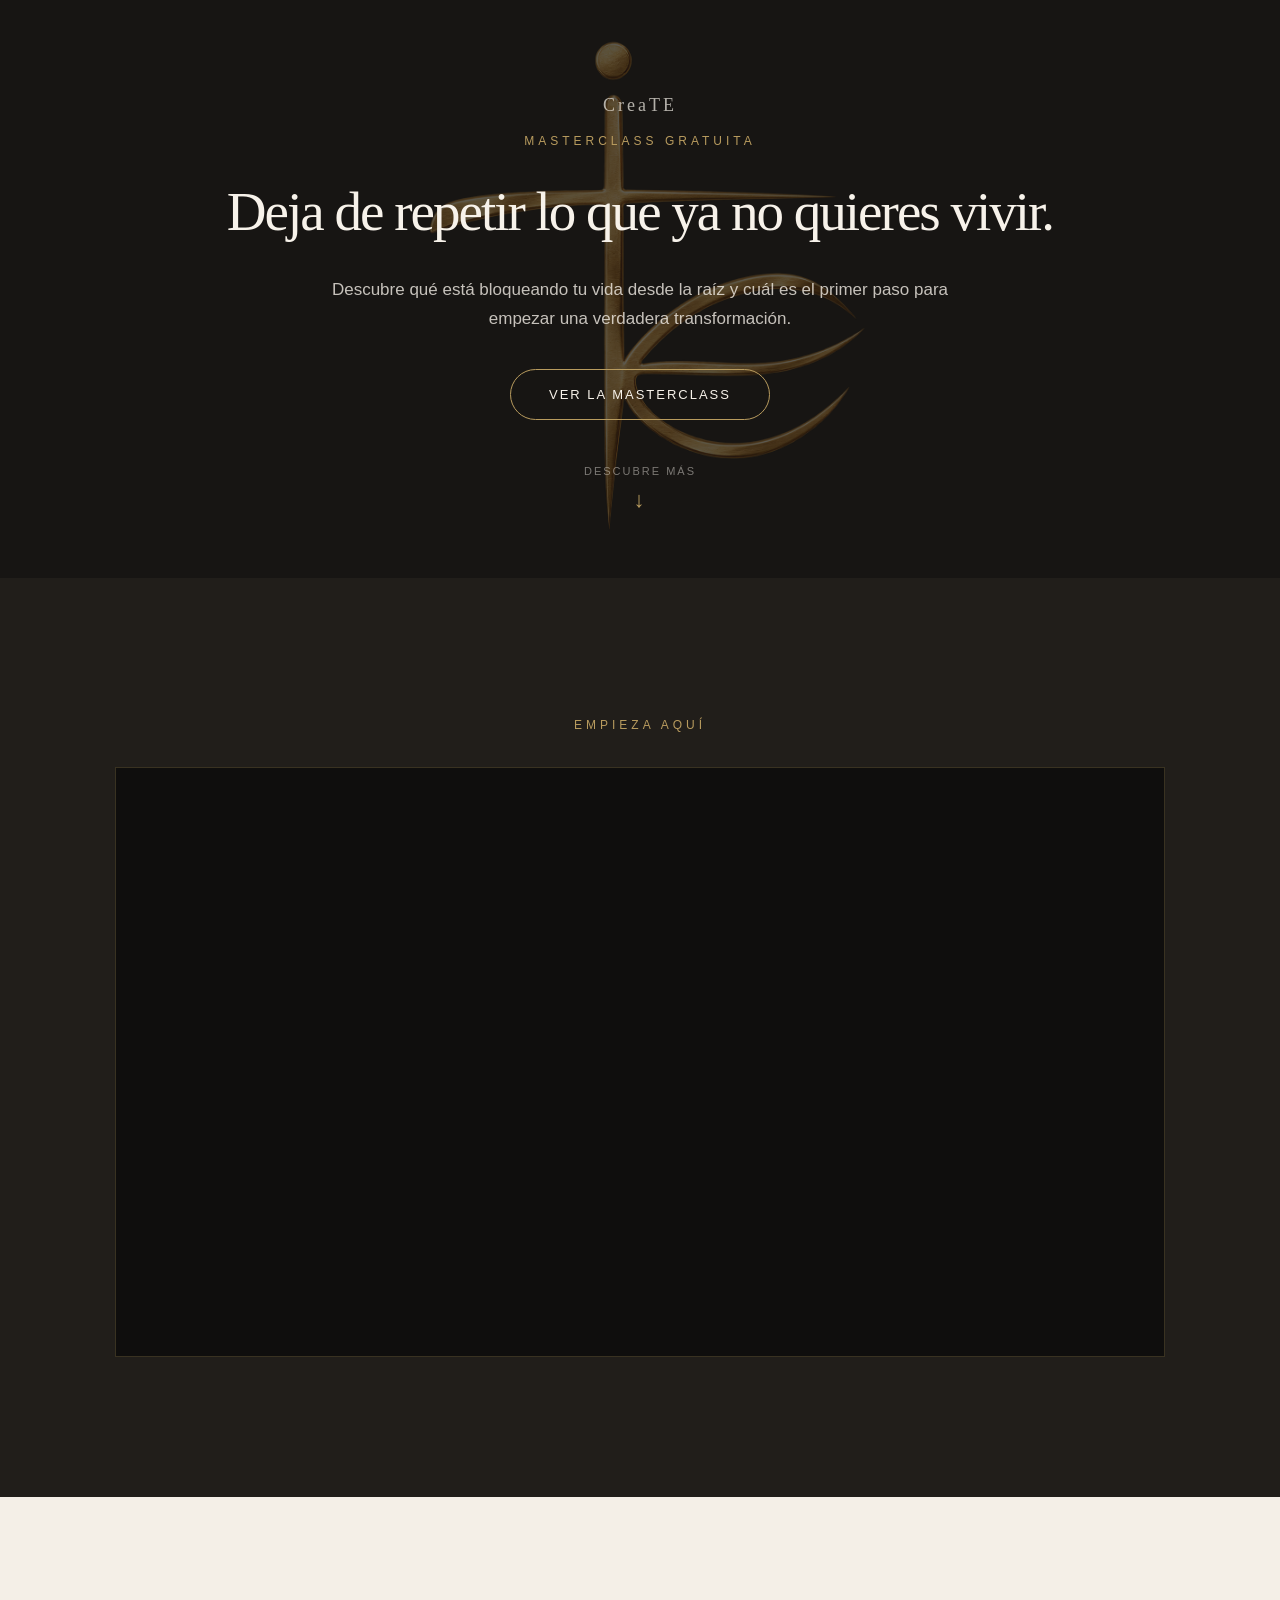
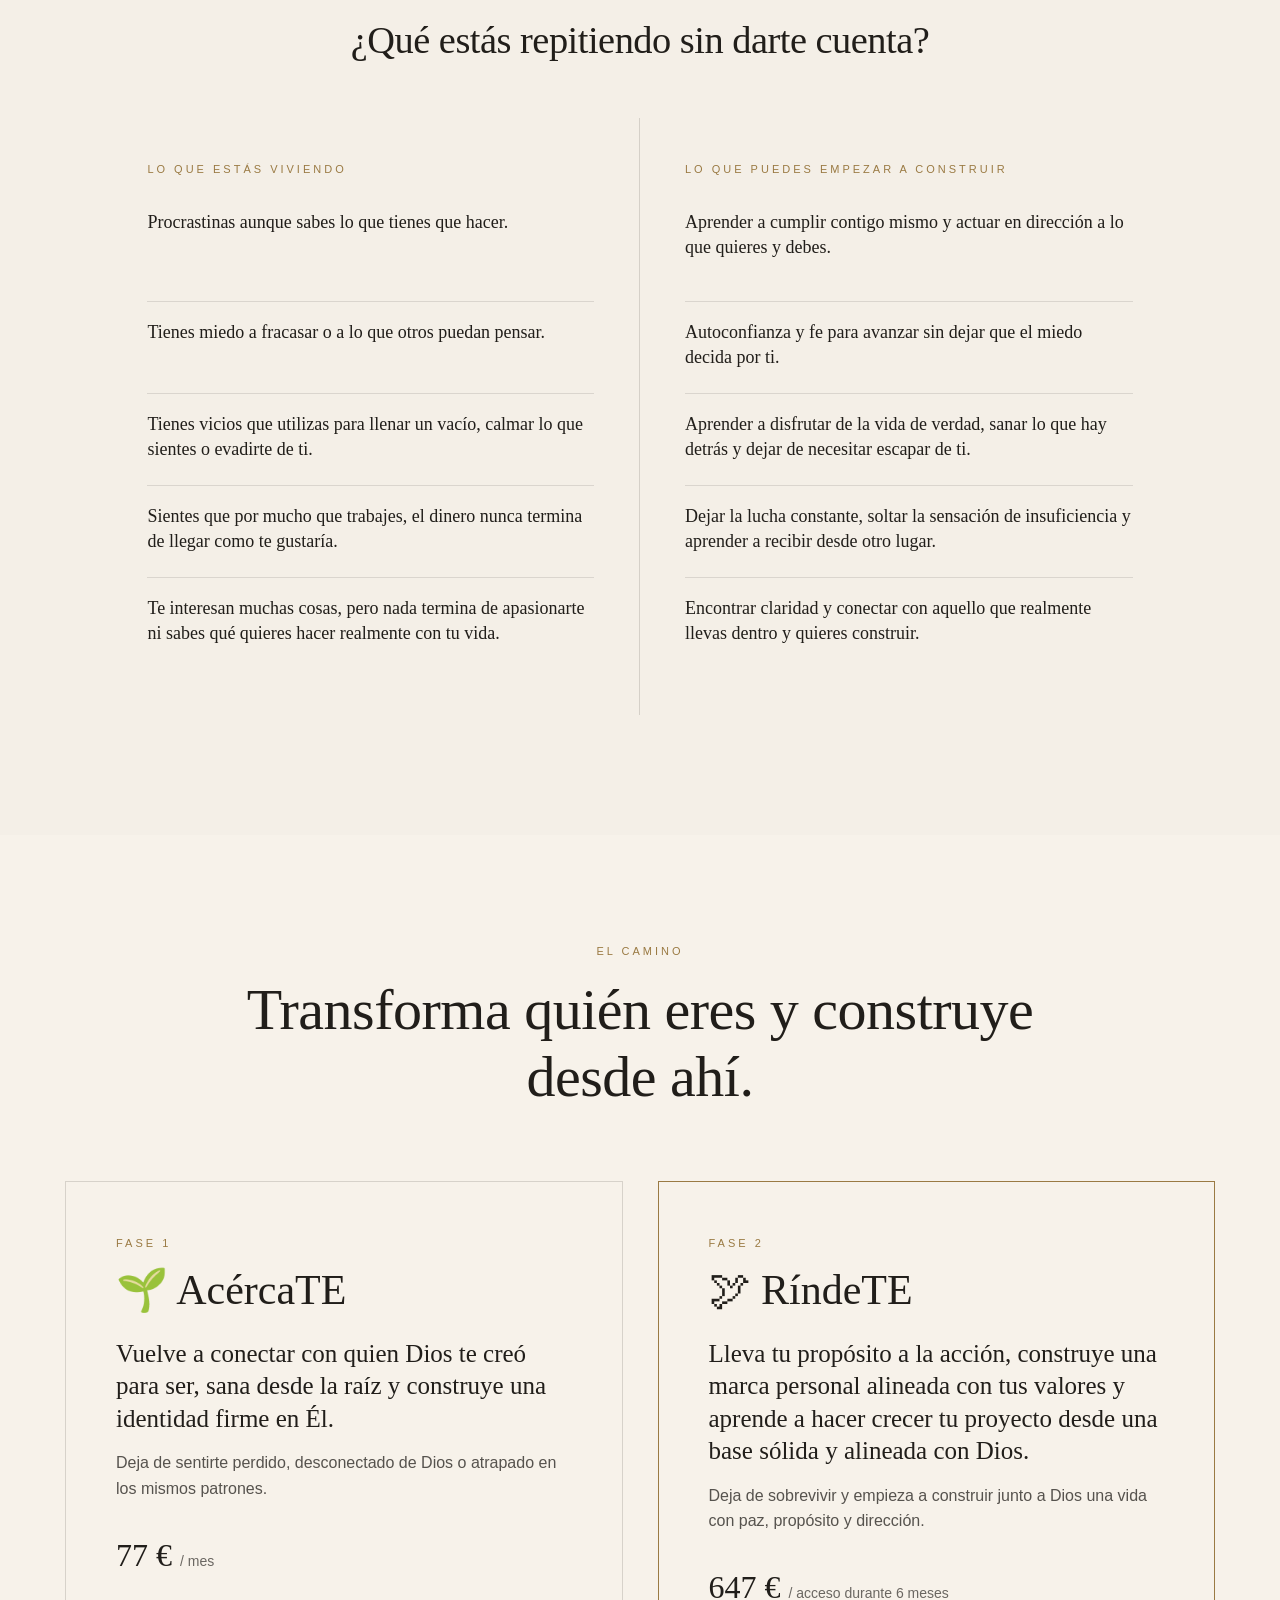
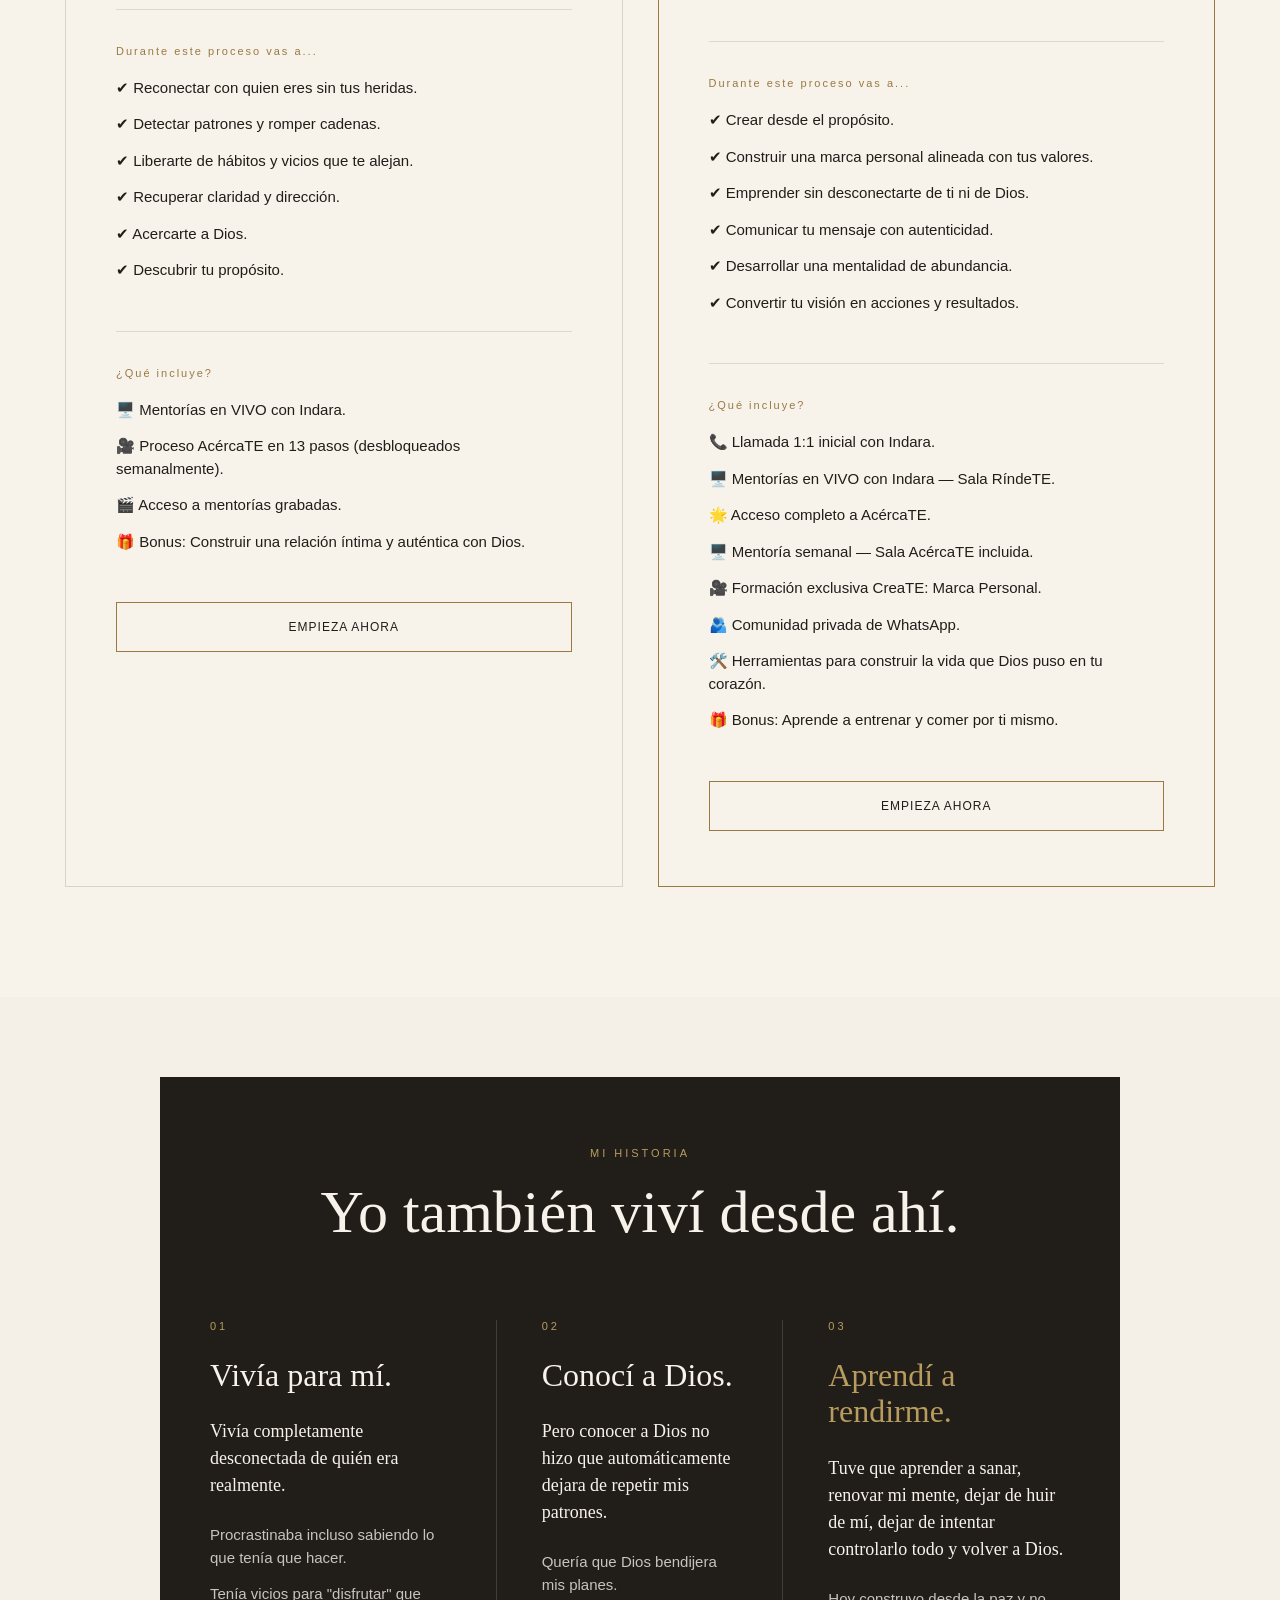
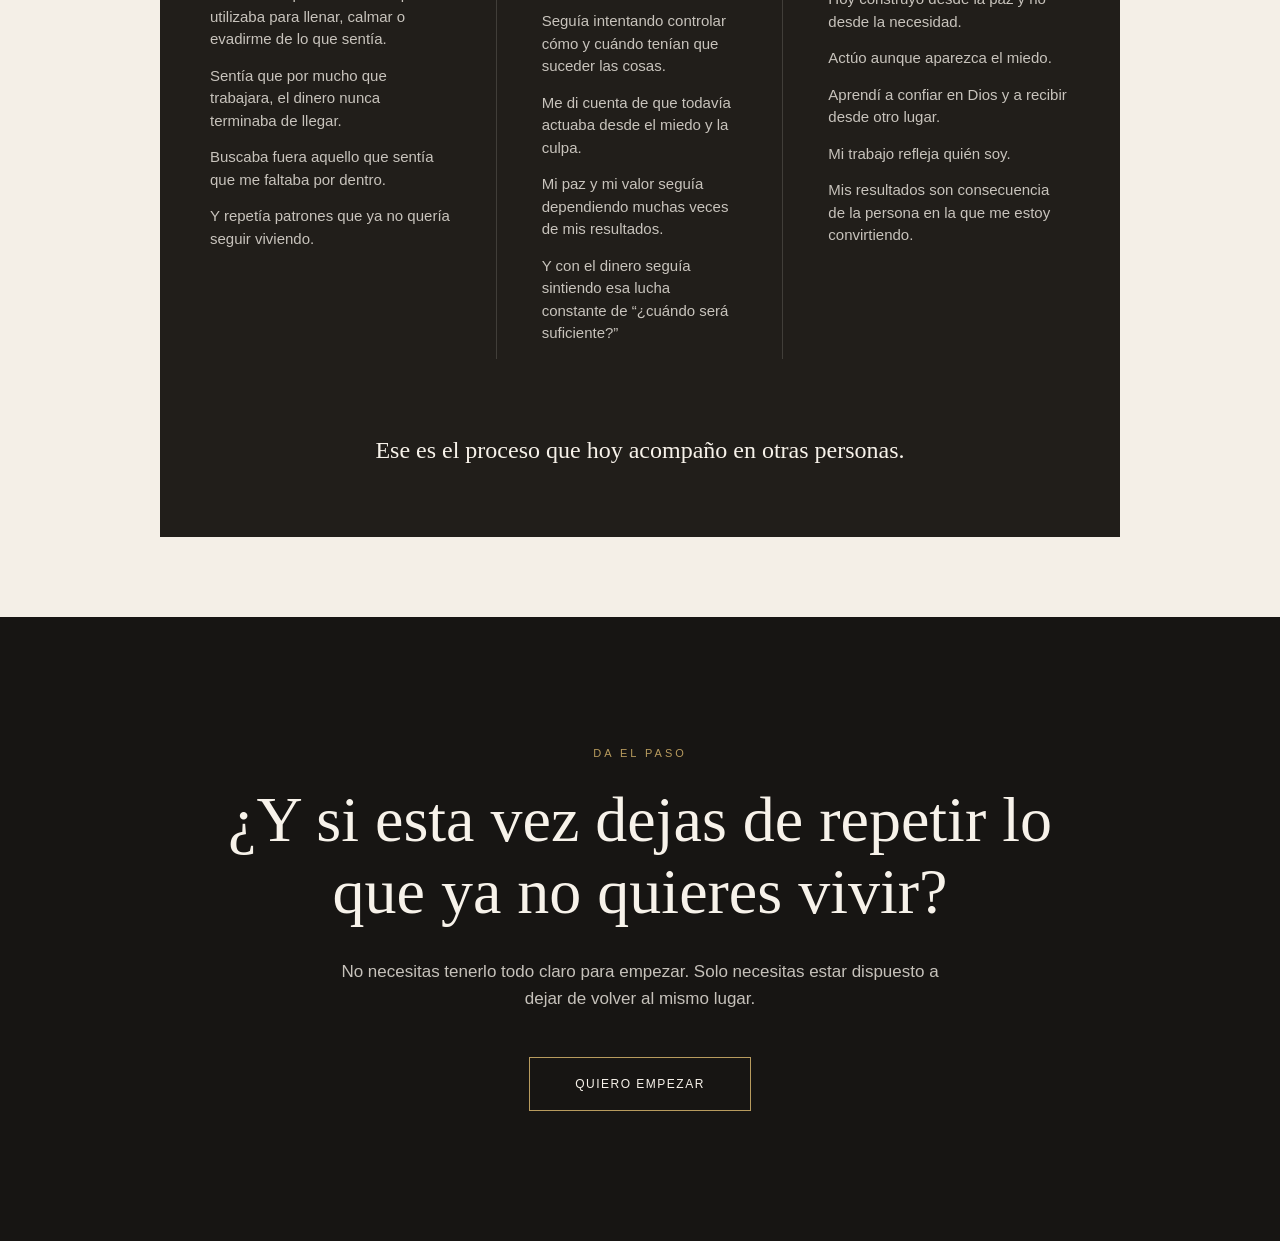
==== commit 566373b3: "Update index.html" ====
--- a/index.html
+++ b/index.html
@@ -196,11 +196,11 @@
             <h3>🕊 RíndeTE</h3>
 
             <p class="offer-promise">
-                Construye la vida que Dios puso en tu corazón.
+                Lleva tu propósito a la acción, construye una marca personal alineada con tus valores y aprende a hacer crecer tu proyecto desde una base sólida y alineada con Dios.
             </p>
 
             <p class="offer-description">
-                Deja de sobrevivir y empieza a construir, junto a Dios, una vida con paz, propósito y dirección.
+                Deja de sobrevivir y empieza a construir junto a Dios una vida con paz, propósito y dirección.
             </p>
 
             <p class="offer-price">
@@ -213,11 +213,11 @@
 
             <ul>
                 <li>✔ Crear desde el propósito.</li>
-                <li>✔ Construir una marca personal alineada.</li>
-                <li>✔ Emprender desde la paz.</li>
+                <li>✔ Construir una marca personal alineada con tus valores.</li>
+                <li>✔ Emprender sin desconectarte de ti ni de Dios.</li>
                 <li>✔ Comunicar tu mensaje con autenticidad.</li>
                 <li>✔ Desarrollar una mentalidad de abundancia.</li>
-                <li>✔ Construir una vida que refleje tu esencia.</li>
+                <li>✔ Convertir tu visión en acciones y resultados.</li>
             </ul>
 
             <div class="offer-divider"></div>
@@ -229,7 +229,7 @@
                 <li>🖥️ Mentorías en VIVO con Indara — Sala RíndeTE.</li>
                 <li>🌟 Acceso completo a AcércaTE.</li>
                 <li>🖥️ Mentoría semanal — Sala AcércaTE incluida.</li>
-                <li>🎥 Formación exclusiva CreaTE en 13 pasos.</li>
+                <li>🎥 Formación exclusiva CreaTE: Marca Personal.</li>
                 <li>🫂 Comunidad privada de WhatsApp.</li>
                 <li>🛠️ Herramientas para construir la vida que Dios puso en tu corazón.</li>
                 <li>🎁 Bonus: Aprende a entrenar y comer por ti mismo.</li>
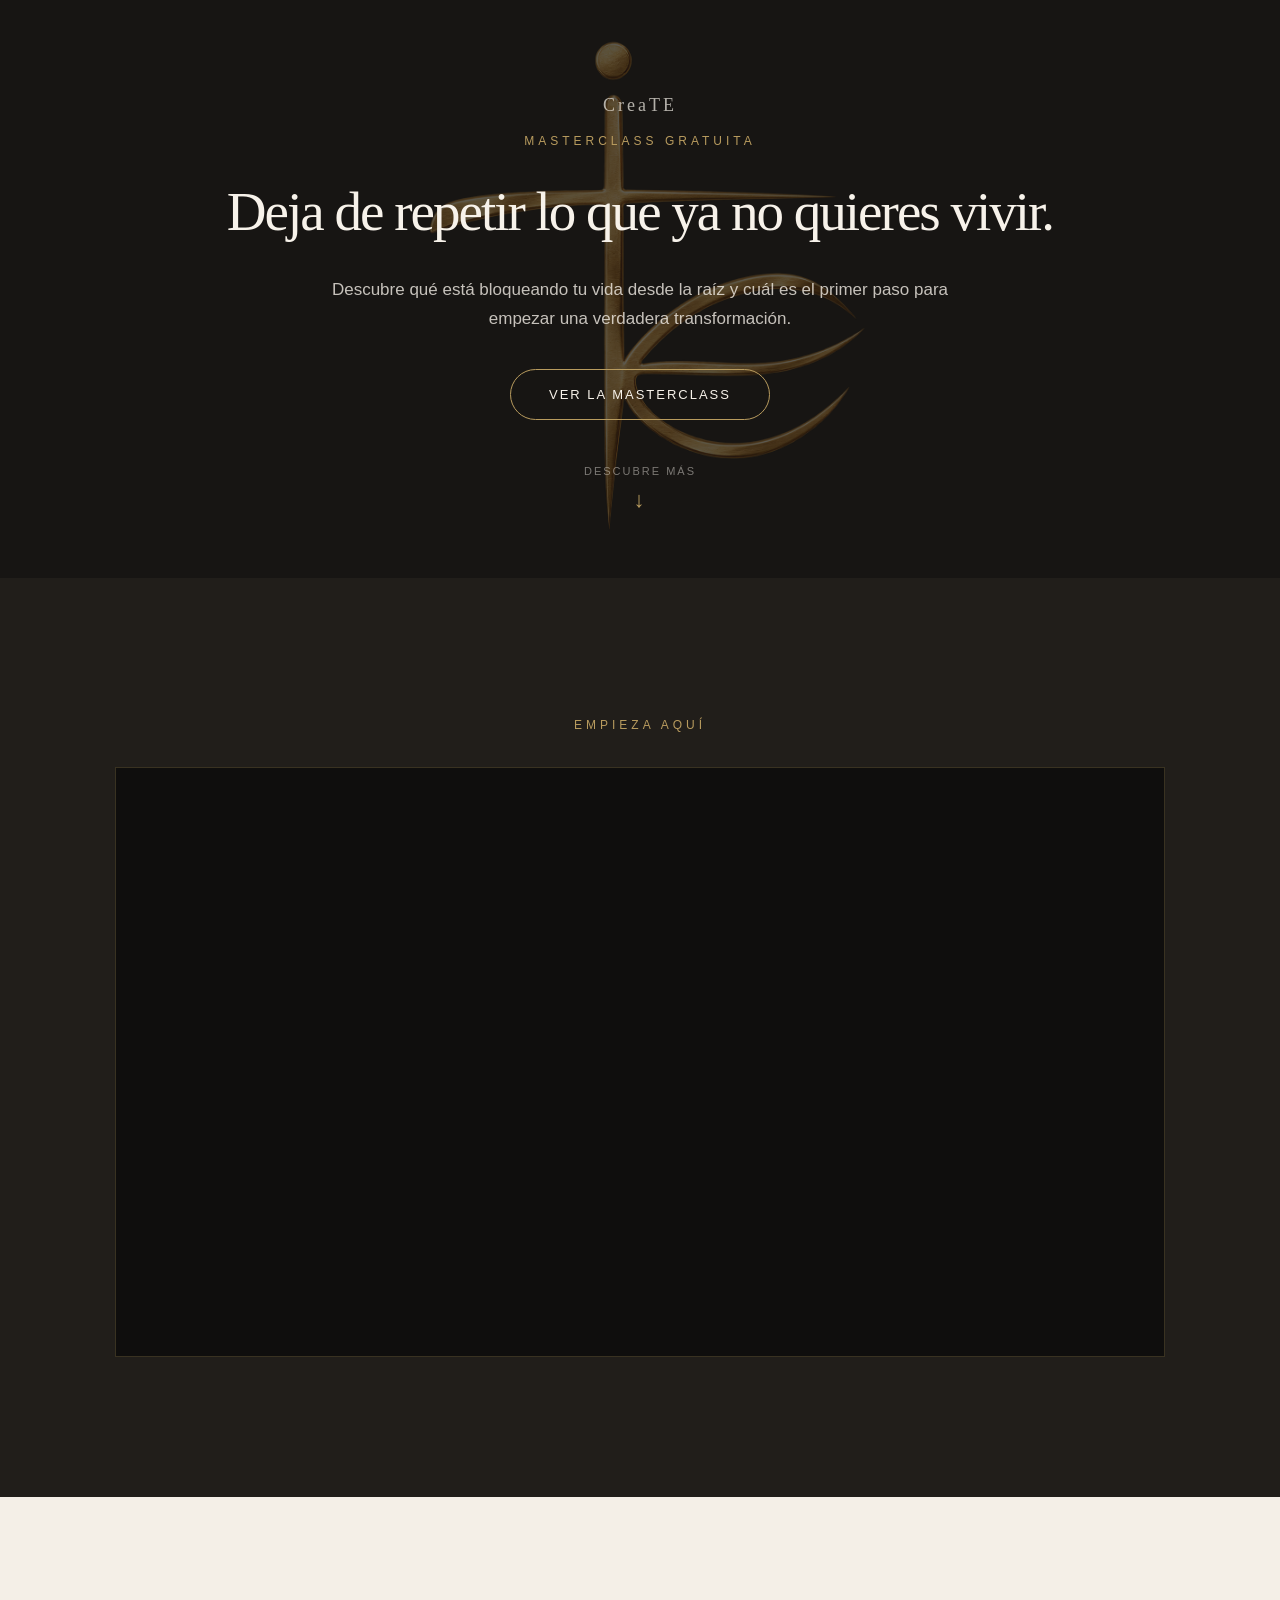
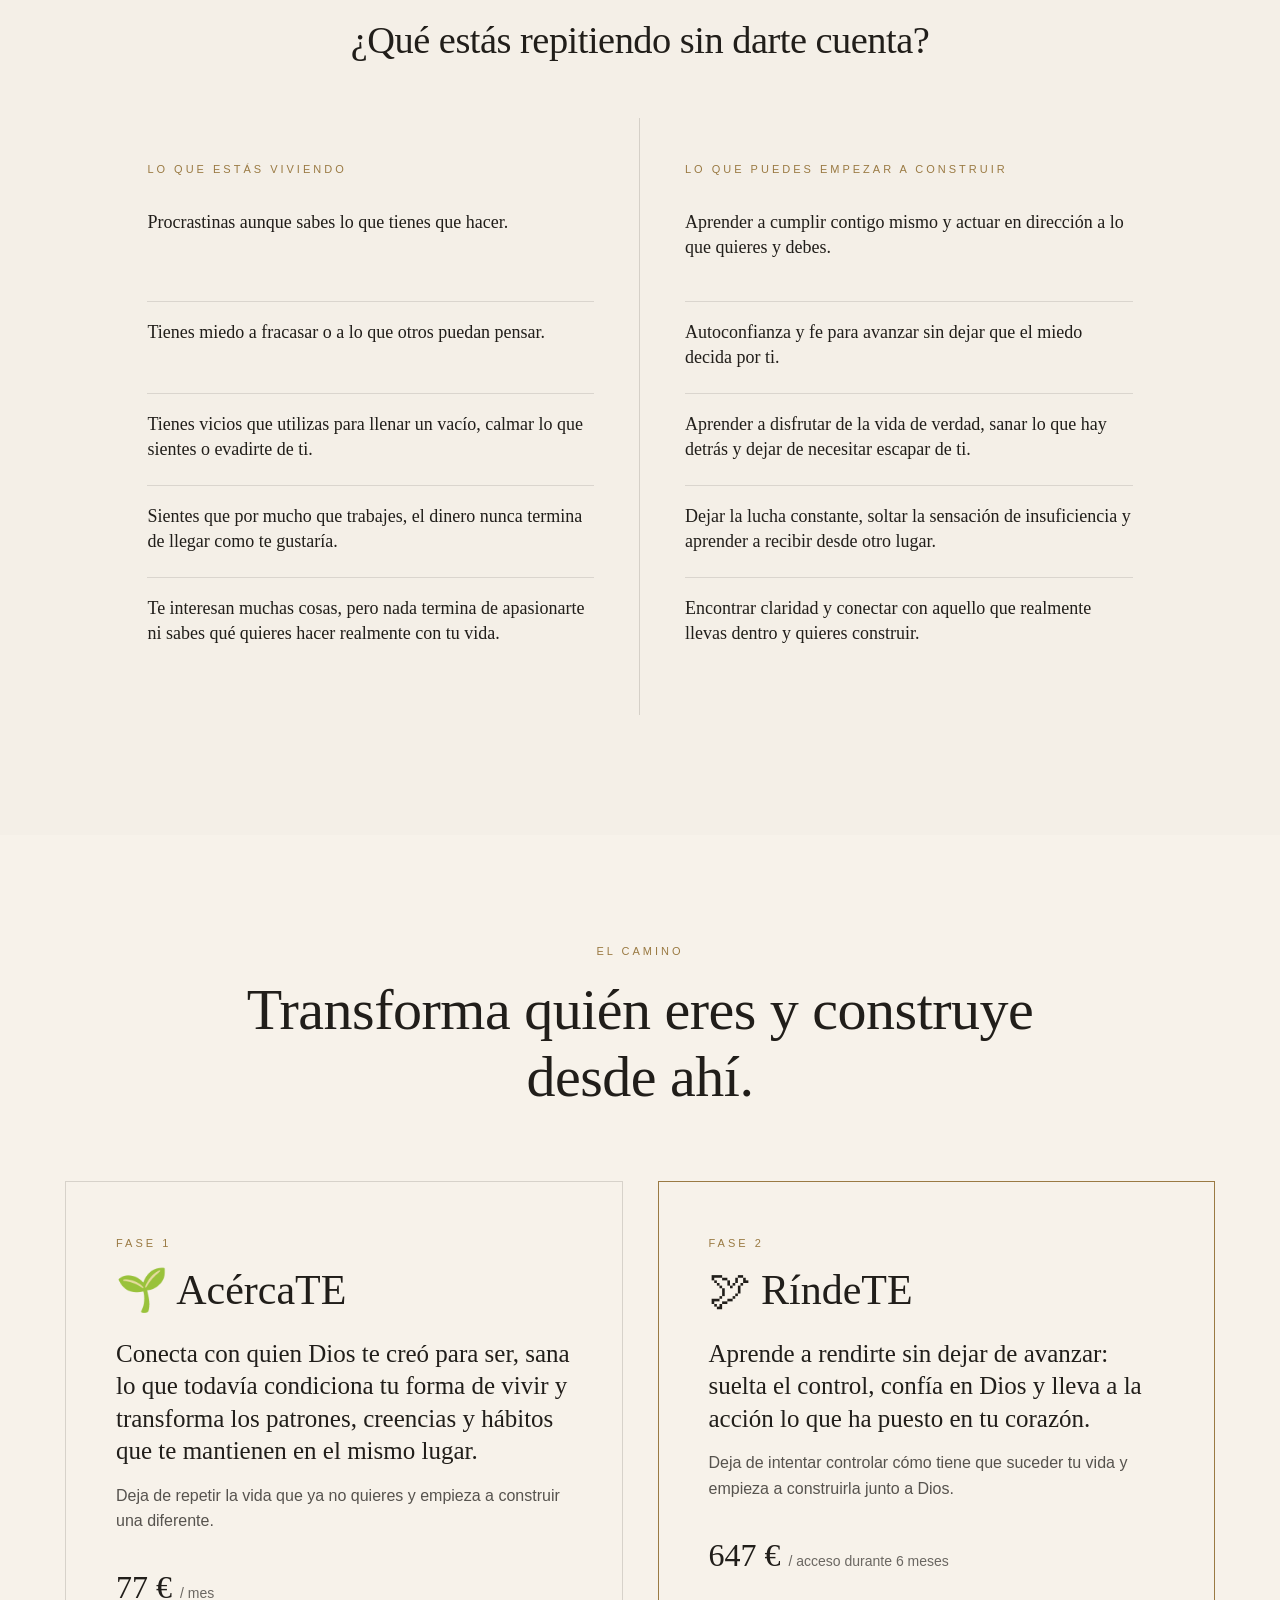
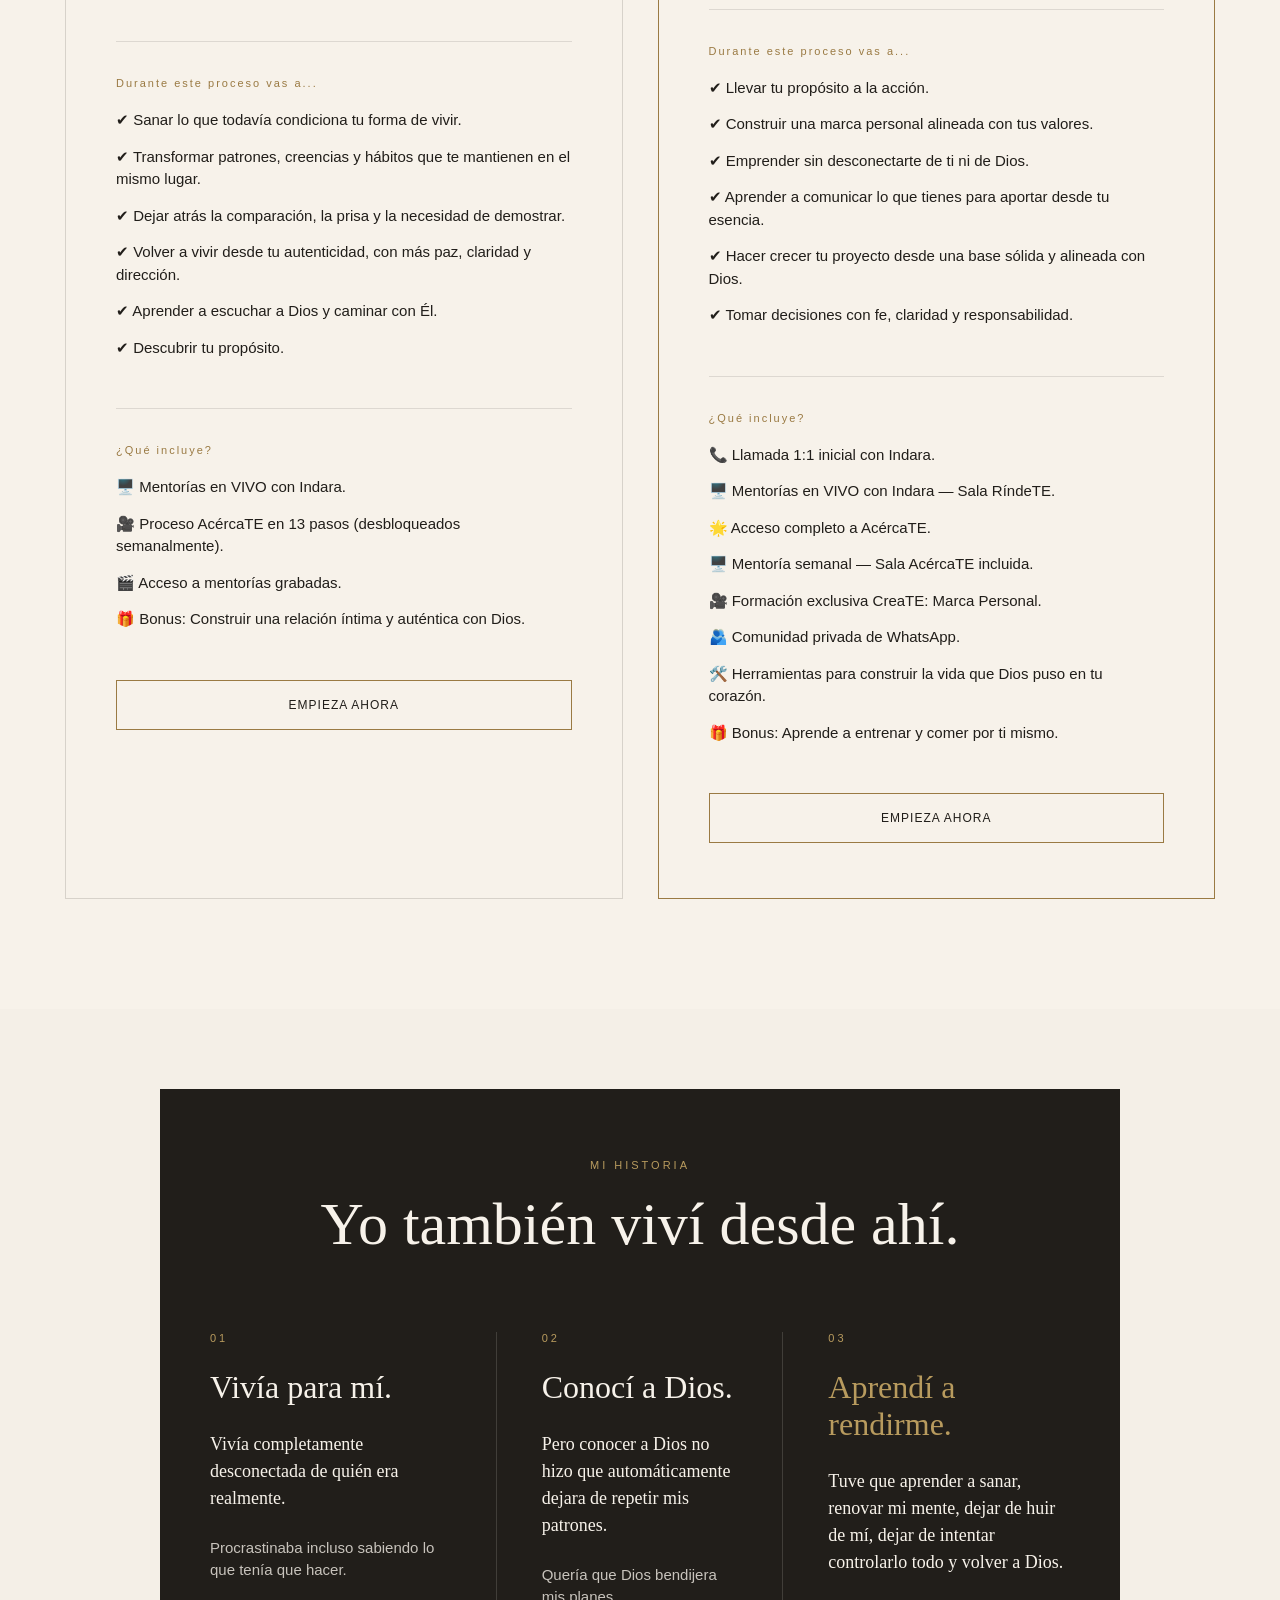
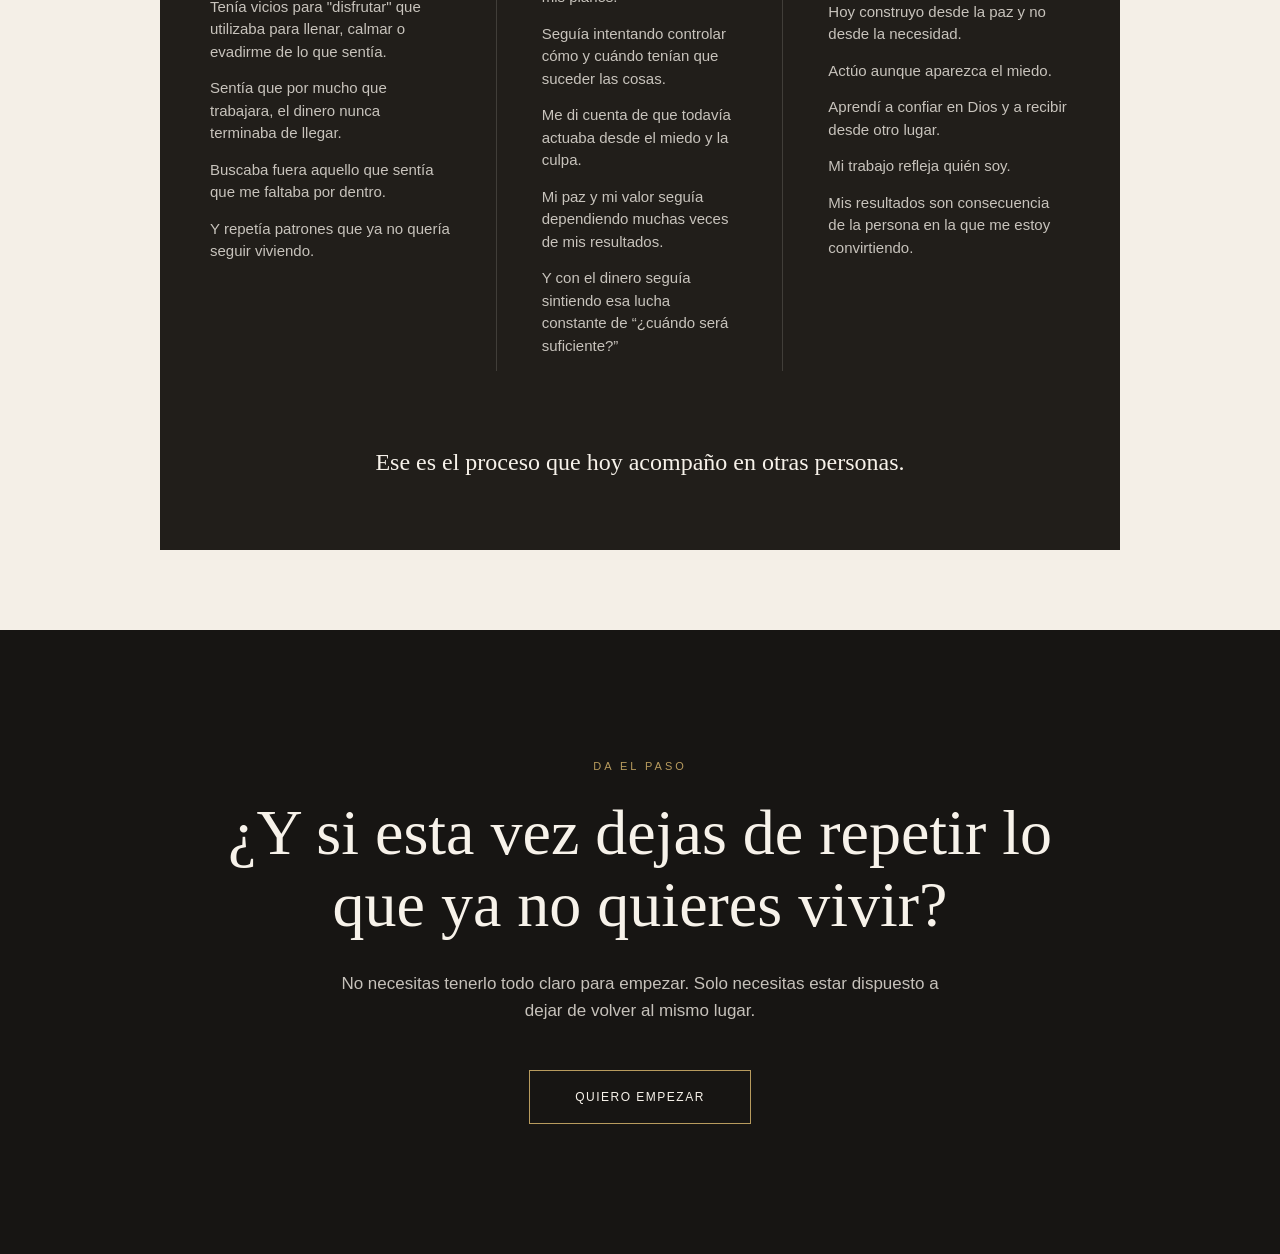
==== commit 8c152daa: "Revise offer content for clarity and engagement Updated the content of the offer sections to enhance" ====
--- a/index.html
+++ b/index.html
@@ -146,11 +146,11 @@
             <h3>🌱 AcércaTE</h3>
 
             <p class="offer-promise">
-                Vuelve a conectar con quien Dios te creó para ser, sana desde la raíz y construye una identidad firme en Él.
+                Conecta con quien Dios te creó para ser, sana lo que todavía condiciona tu forma de vivir y transforma los patrones, creencias y hábitos que te mantienen en el mismo lugar.
             </p>
 
             <p class="offer-description">
-                Deja de sentirte perdido, desconectado de Dios o atrapado en los mismos patrones.
+               Deja de repetir la vida que ya no quieres y empieza a construir una diferente.
             </p>
 
             <p class="offer-price">
@@ -162,11 +162,11 @@
             <h4>Durante este proceso vas a...</h4>
 
             <ul>
-                <li>✔ Reconectar con quien eres sin tus heridas.</li>
-                <li>✔ Detectar patrones y romper cadenas.</li>
-                <li>✔ Liberarte de hábitos y vicios que te alejan.</li>
-                <li>✔ Recuperar claridad y dirección.</li>
-                <li>✔ Acercarte a Dios.</li>
+                <li>✔ Sanar lo que todavía condiciona tu forma de vivir.</li>
+                <li>✔ Transformar patrones, creencias y hábitos que te mantienen en el mismo lugar.</li>
+                <li>✔ Dejar atrás la comparación, la prisa y la necesidad de demostrar.</li>
+                <li>✔ Volver a vivir desde tu autenticidad, con más paz, claridad y dirección.</li>
+                <li>✔ Aprender a escuchar a Dios y caminar con Él.</li>
                 <li>✔ Descubrir tu propósito.</li>
             </ul>
 
@@ -196,11 +196,11 @@
             <h3>🕊 RíndeTE</h3>
 
             <p class="offer-promise">
-                Lleva tu propósito a la acción, construye una marca personal alineada con tus valores y aprende a hacer crecer tu proyecto desde una base sólida y alineada con Dios.
+                Aprende a rendirte sin dejar de avanzar: suelta el control, confía en Dios y lleva a la acción lo que ha puesto en tu corazón.
             </p>
 
             <p class="offer-description">
-                Deja de sobrevivir y empieza a construir junto a Dios una vida con paz, propósito y dirección.
+                Deja de intentar controlar cómo tiene que suceder tu vida y empieza a construirla junto a Dios.
             </p>
 
             <p class="offer-price">
@@ -212,12 +212,12 @@
             <h4>Durante este proceso vas a...</h4>
 
             <ul>
-                <li>✔ Crear desde el propósito.</li>
+                <li>✔ Llevar tu propósito a la acción.</li>
                 <li>✔ Construir una marca personal alineada con tus valores.</li>
                 <li>✔ Emprender sin desconectarte de ti ni de Dios.</li>
-                <li>✔ Comunicar tu mensaje con autenticidad.</li>
-                <li>✔ Desarrollar una mentalidad de abundancia.</li>
-                <li>✔ Convertir tu visión en acciones y resultados.</li>
+                <li>✔ Aprender a comunicar lo que tienes para aportar desde tu esencia.</li>
+                <li>✔ Hacer crecer tu proyecto desde una base sólida y alineada con Dios.</li>
+                <li>✔ Tomar decisiones con fe, claridad y responsabilidad.</li>
             </ul>
 
             <div class="offer-divider"></div>
